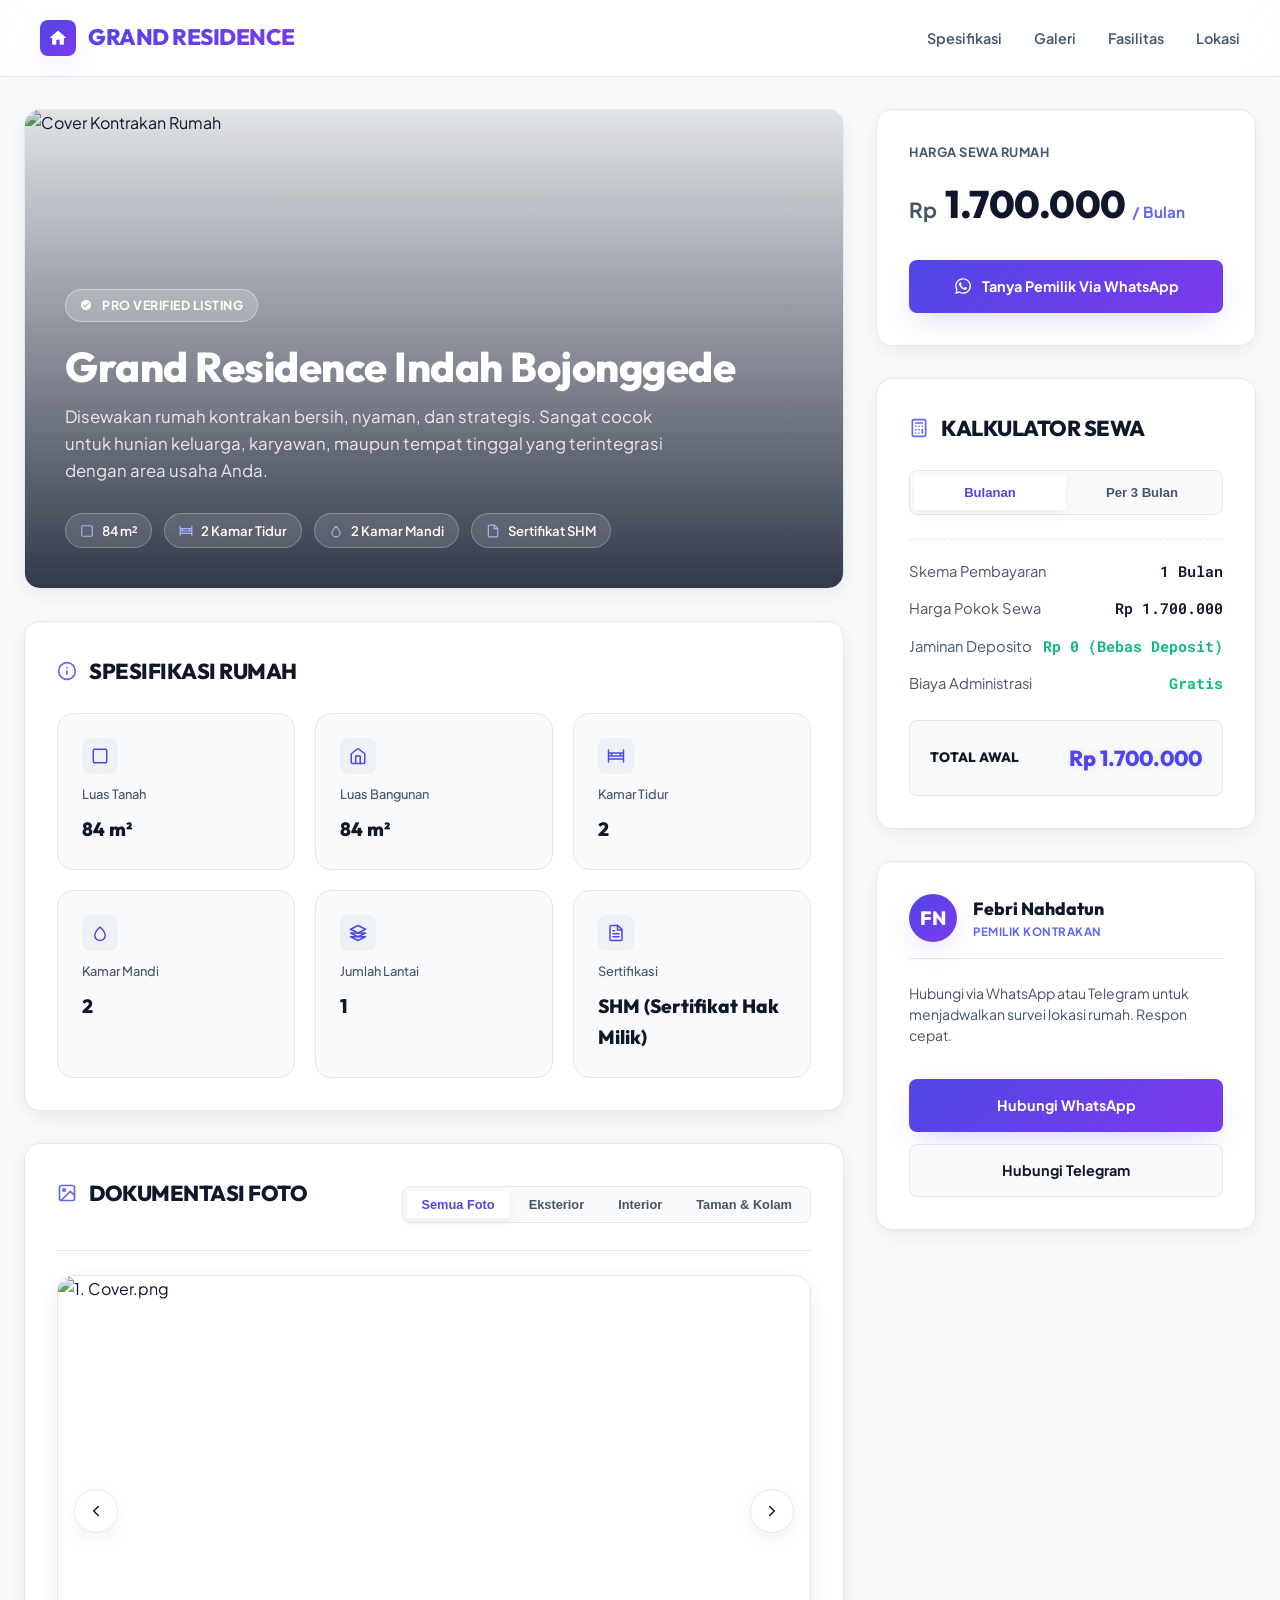
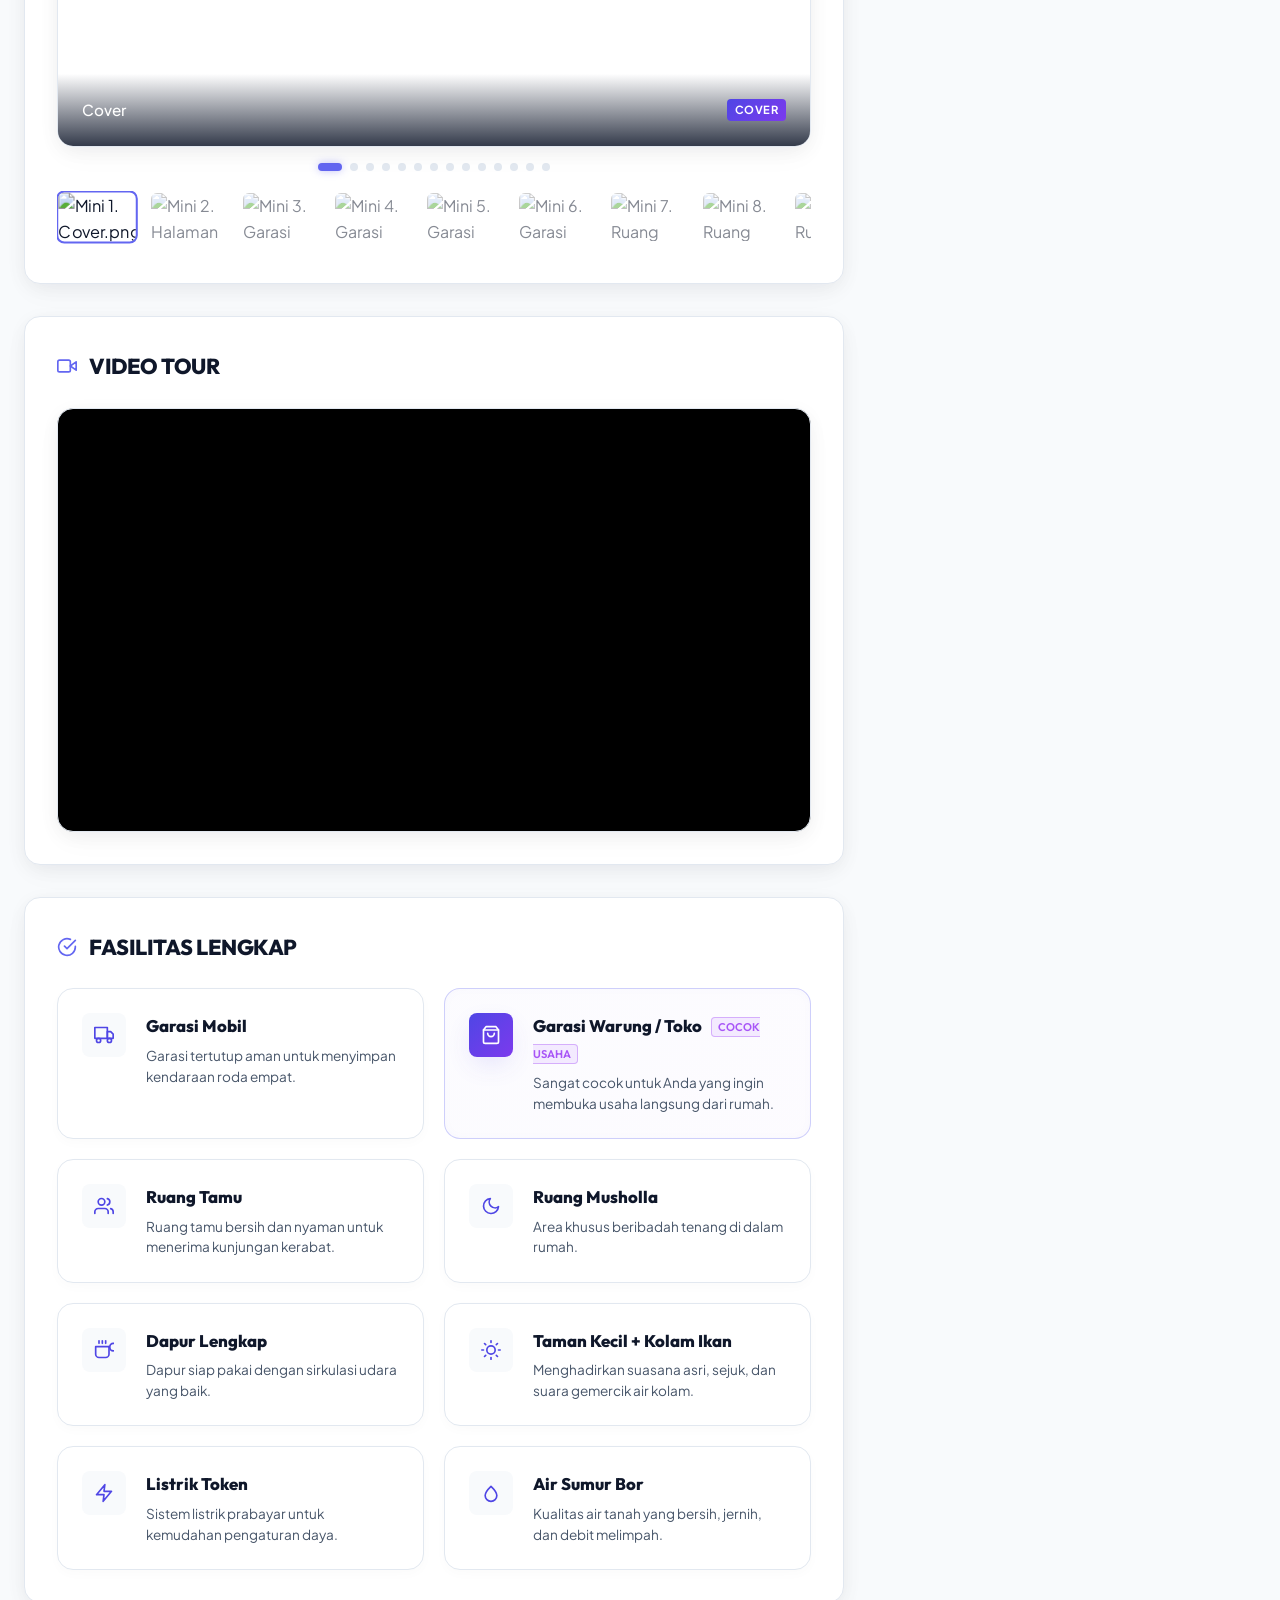
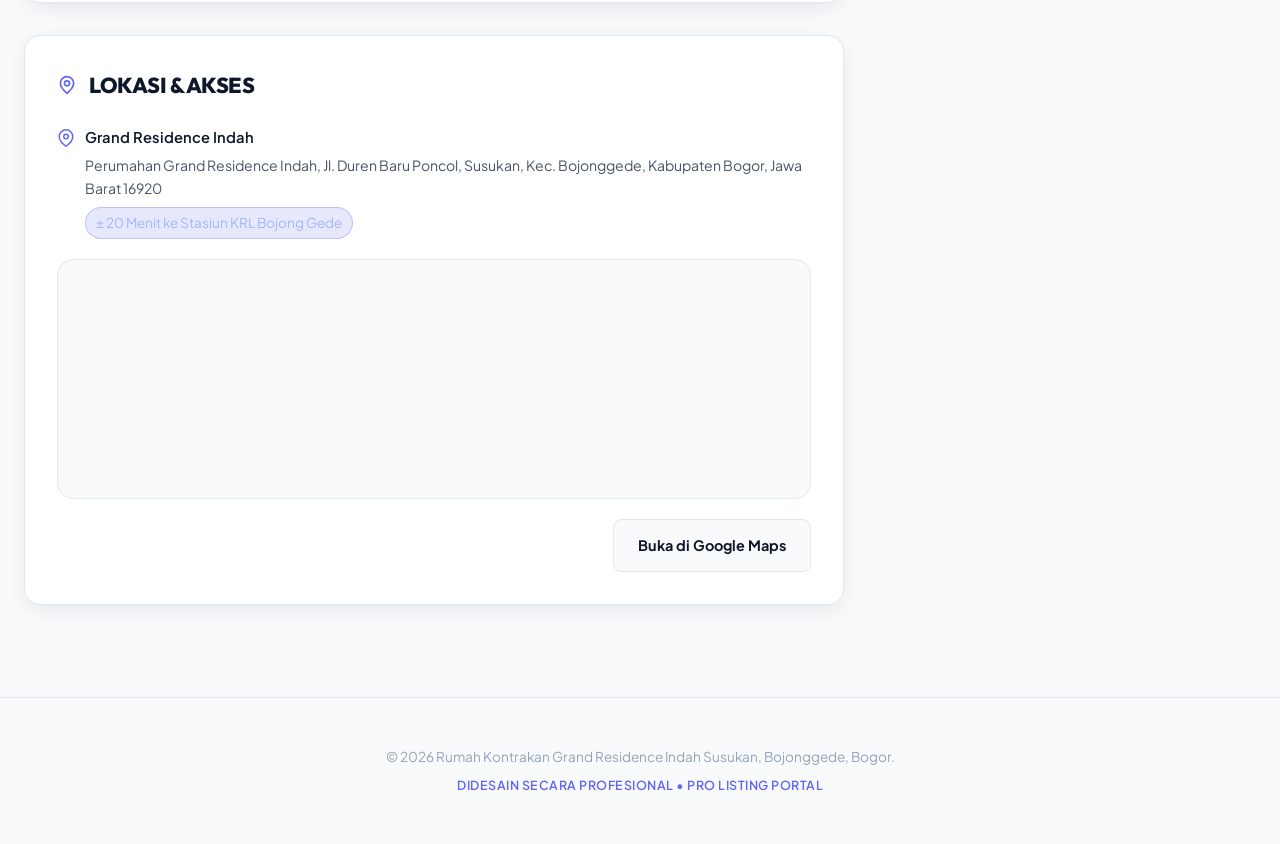
==== index.html @ 040b5e28 "Add files via upload" ====
<!DOCTYPE html>
<html lang="id">
<head>
  <meta charset="UTF-8">
  <meta name="viewport" content="width=device-width, initial-scale=1.0">
  <meta name="description" content="Disewakan rumah kontrakan bersih, nyaman, dan siap huni di Grand Residence Indah, Susukan, Bojonggede, Bogor. Cocok untuk tempat tinggal sekaligus membuka usaha.">
  <meta name="keywords" content="kontrakan bojonggede, sewa rumah bojonggede, kontrakan murah bogor, rumah disewakan susukan bojonggede, grand residence indah sewa, sewa rumah untuk usaha">
  <meta name="author" content="Febri Nahdatun">
  
  <!-- Open Graph / Facebook / WhatsApp -->
  <meta property="og:type" content="website">
  <meta property="og:title" content="Disewakan Rumah Kontrakan Strategis & Siap Huni - Bojonggede">
  <meta property="og:description" content="Rumah nyaman 2 Kamar Tidur, 2 Kamar Mandi, Garasi Mobil, dan Garasi Warung (cocok untuk usaha). Hubungi Pemilik langsung.">
  <meta property="og:image" content="https://drive.google.com/thumbnail?id=1K6FwKtIHxv-btnG5185cGGvU4VvMlYOx&sz=w1200">
  
  <title>Sewa Rumah Kontrakan Grand Residence Indah | Bojonggede, Bogor</title>
  
  <!-- Favicon -->
  <link rel="icon" type="image/png" href="https://www.gstatic.com/images/branding/productlogos/drive_2026/v1/web-32dp/logo_drive_2026_color_1x_web_32dp.png">
  
  <!-- Custom Styles -->
  <link rel="stylesheet" href="styles.css">
</head>
<body>

  <!-- Header Navigation -->
  <header class="nav-bar" id="header-nav">
    <div class="logo-container">
      <div class="logo-icon">
        <svg viewBox="0 0 24 24">
          <path d="M10 20v-6h4v6h5v-8h3L12 3 2 12h3v8z"/>
        </svg>
      </div>
      <span class="logo-text">Grand Residence</span>
    </div>
    <nav>
      <ul class="nav-links">
        <li class="nav-link"><a href="#spesifikasi" id="nav-link-spec">Spesifikasi</a></li>
        <li class="nav-link"><a href="#galeri" id="nav-link-gallery">Galeri</a></li>
        <li class="nav-link"><a href="#fasilitas" id="nav-link-facilities">Fasilitas</a></li>
        <li class="nav-link"><a href="#lokasi" id="nav-link-location">Lokasi</a></li>
      </ul>
    </nav>
  </header>

  <!-- Main Canvas Content -->
  <main class="canvas-container" id="main-content">
    
    <!-- Left Main Canvas Workspace -->
    <div class="canvas-main">
      
      <!-- Hero Highlight Widget -->
      <section class="hero-widget" id="hero-showcase">
        <div class="hero-bg-wrapper">
          <img class="hero-bg" src="" alt="Cover Kontrakan Rumah" id="hero-cover-img">
        </div>
        <div class="hero-overlay"></div>
        <div class="hero-content">
          <span class="hero-tag">
            <svg viewBox="0 0 24 24" style="width: 12px; height: 12px; fill: currentColor; margin-right: 4px;">
              <path d="M12 2C6.48 2 2 6.48 2 12s4.48 10 10 10 10-4.48 10-10S17.52 2 12 2zm-2 15l-5-5 1.41-1.41L10 14.17l7.59-7.59L19 8l-9 9z"/>
            </svg>
            PRO VERIFIED LISTING
          </span>
          <h1 class="hero-title">Grand Residence Indah Bojonggede</h1>
          <p class="hero-description">Disewakan rumah kontrakan bersih, nyaman, dan strategis. Sangat cocok untuk hunian keluarga, karyawan, maupun tempat tinggal yang terintegrasi dengan area usaha Anda.</p>
          <div class="hero-pills">
            <div class="hero-pill">
              <svg viewBox="0 0 24 24" fill="none" stroke="currentColor" stroke-width="2" stroke-linecap="round" stroke-linejoin="round" width="14" height="14"><rect x="3" y="3" width="18" height="18" rx="2" ry="2"></rect></svg>
              <span>84 m²</span>
            </div>
            <div class="hero-pill">
              <svg viewBox="0 0 24 24" fill="none" stroke="currentColor" stroke-width="2" stroke-linecap="round" stroke-linejoin="round" width="14" height="14"><path d="M2 4v16M2 8h20M2 12h20M2 16h20M22 4v16M18 8v4M6 8v4"></path></svg>
              <span>2 Kamar Tidur</span>
            </div>
            <div class="hero-pill">
              <svg viewBox="0 0 24 24" fill="none" stroke="currentColor" stroke-width="2" stroke-linecap="round" stroke-linejoin="round" width="14" height="14"><path d="M12 22a7 7 0 0 0 7-7c0-4.3-7-11-7-11S5 10.7 5 15a7 7 0 0 0 7 7z"></path></svg>
              <span>2 Kamar Mandi</span>
            </div>
            <div class="hero-pill">
              <svg viewBox="0 0 24 24" fill="none" stroke="currentColor" stroke-width="2" stroke-linecap="round" stroke-linejoin="round" width="14" height="14"><path d="M14.5 2H6a2 2 0 0 0-2 2v16a2 2 0 0 0 2 2h12a2 2 0 0 0 2-2V7.5L14.5 2z"></path><polyline points="14 2 14 8 20 8"></polyline></svg>
              <span>Sertifikat SHM</span>
            </div>
          </div>
        </div>
      </section>

      <!-- Specifications Grid Widget -->
      <section class="spec-widget premium-panel" id="spesifikasi">
        <h2 class="widget-title">
          <svg viewBox="0 0 24 24" fill="none" stroke="currentColor" stroke-width="2" stroke-linecap="round" stroke-linejoin="round"><circle cx="12" cy="12" r="10"></circle><line x1="12" y1="16" x2="12" y2="12"></line><line x1="12" y1="8" x2="12.01" y2="8"></line></svg>
          Spesifikasi Rumah
        </h2>
        <div class="spec-grid" id="spec-grid-container">
          <!-- Populated by JavaScript -->
        </div>
      </section>

      <!-- Media Shower Widget (Gallery Carousel) -->
      <section class="gallery-widget premium-panel" id="galeri">
        <div class="gallery-header">
          <h2 class="widget-title">
            <svg viewBox="0 0 24 24" fill="none" stroke="currentColor" stroke-width="2" stroke-linecap="round" stroke-linejoin="round"><rect x="3" y="3" width="18" height="18" rx="2" ry="2"></rect><circle cx="8.5" cy="8.5" r="1.5"></circle><polyline points="21 15 16 10 5 21"></polyline></svg>
            Dokumentasi Foto
          </h2>
          <!-- Filter Tags -->
          <div class="tag-filters" id="tag-filters">
            <button class="tag-btn active" data-filter="all" id="btn-filter-all">Semua Foto</button>
            <button class="tag-btn" data-filter="exterior" id="btn-filter-ext">Eksterior</button>
            <button class="tag-btn" data-filter="interior" id="btn-filter-int">Interior</button>
            <button class="tag-btn" data-filter="garden" id="btn-filter-garden">Taman & Kolam</button>
          </div>
        </div>

        <!-- Carousel -->
        <div class="carousel-wrapper">
          <div class="carousel-track-container">
            <ul class="carousel-track" id="carousel-track">
              <!-- Populated by JavaScript -->
            </ul>
          </div>
          <!-- Controls -->
          <button class="carousel-control carousel-control-prev" id="carousel-btn-prev" aria-label="Foto Sebelumnya">
            <svg viewBox="0 0 24 24" fill="none" stroke="currentColor" stroke-width="2" stroke-linecap="round" stroke-linejoin="round"><polyline points="15 18 9 12 15 6"></polyline></svg>
          </button>
          <button class="carousel-control carousel-control-next" id="carousel-btn-next" aria-label="Foto Selanjutnya">
            <svg viewBox="0 0 24 24" fill="none" stroke="currentColor" stroke-width="2" stroke-linecap="round" stroke-linejoin="round"><polyline points="9 18 15 12 9 6"></polyline></svg>
          </button>
        </div>

        <!-- Navigation Dots -->
        <div class="carousel-nav" id="carousel-nav">
          <!-- Populated by JavaScript -->
        </div>

        <!-- Thumbnail strip -->
        <div class="thumbnail-strip" id="thumbnail-strip">
          <!-- Populated by JavaScript -->
        </div>
      </section>

      <!-- Video Tour Widget -->
      <section class="video-widget premium-panel" id="video-tour">
        <h2 class="widget-title">
          <svg viewBox="0 0 24 24" fill="none" stroke="currentColor" stroke-width="2" stroke-linecap="round" stroke-linejoin="round"><polygon points="23 7 16 12 23 17 23 7"></polygon><rect x="1" y="5" width="15" height="14" rx="2" ry="2"></rect></svg>
          Video Tour
        </h2>
        <div class="video-player-container" id="video-tour-container">
          <!-- Populated by JavaScript -->
        </div>
      </section>

      <!-- Facilities Grid Widget -->
      <section class="facilities-widget premium-panel" id="fasilitas">
        <h2 class="widget-title">
          <svg viewBox="0 0 24 24" fill="none" stroke="currentColor" stroke-width="2" stroke-linecap="round" stroke-linejoin="round"><path d="M22 11.08V12a10 10 0 1 1-5.93-9.14"></path><polyline points="22 4 12 14.01 9 11.01"></polyline></svg>
          Fasilitas Lengkap
        </h2>
        <div class="facilities-grid" id="facilities-grid-container">
          <!-- Populated by JavaScript -->
        </div>
      </section>

      <!-- Location Widget -->
      <section class="location-widget premium-panel" id="lokasi">
        <h2 class="widget-title">
          <svg viewBox="0 0 24 24" fill="none" stroke="currentColor" stroke-width="2" stroke-linecap="round" stroke-linejoin="round"><path d="M12 2a8 8 0 0 0-8 8c0 5.25 8 12 8 12s8-6.75 8-12a8 8 0 0 0-8-8z"></path><circle cx="12" cy="10" r="3"></circle></svg>
          Lokasi & Akses
        </h2>
        <div class="loc-address" id="address-details">
          <!-- Populated by JavaScript -->
        </div>
        <div class="loc-map-container" id="map-widget">
          <!-- Google Maps Embed directly targeting Bojonggede area (using clean coordinates query) -->
          <iframe 
            src="https://www.google.com/maps/embed?pb=!1m18!1m12!1m3!1d3964.1232820358893!2d106.77977461413988!3d-6.506720515477943!2m3!1f0!2f0!3f0!3m2!1i1024!2i768!4f13.1!3m3!1m2!1s0x2e69c3a3bb02db73%3A0xe54d2417757989eb!2sGrand%20Residence%20Indah%2C%20Susukan%2C%20Bojonggede!5e0!3m2!1sid!2sid!4v1654228945672!5m2!1sid!2sid" 
            allowfullscreen="" 
            loading="lazy" 
            referrerpolicy="no-referrer-when-downgrade">
          </iframe>
        </div>
        <div style="margin-top: 20px; text-align: right;">
          <a href="https://maps.app.goo.gl/AcypG6Pd6CwEHtNJA" target="_blank" class="btn-cta btn-telegram" style="display: inline-flex; width: auto;" id="btn-open-gmaps">
            Buka di Google Maps
          </a>
        </div>
      </section>

    </div>

    <!-- Right Sidebar Space -->
    <aside class="canvas-sidebar">
      
      <!-- Price Display Card -->
      <div class="price-widget" id="price-card">
        <span class="sidebar-price-label">Harga Sewa Rumah</span>
        <div class="sidebar-price-display">
          <span style="font-size: 1.3rem; font-weight: 700; color: var(--text-secondary); margin-right: 2px;">Rp</span>
          <span class="price-val" id="sidebar-price-val">1.700.000</span>
          <span class="price-period" id="sidebar-price-period">/ Bulan</span>
        </div>
        <div class="contact-buttons">
          <a class="btn-cta btn-whatsapp wa-contact-btn" id="btn-wa-sidebar" target="_blank">
            <svg viewBox="0 0 448 512">
              <path d="M380.9 97.1C339 55.1 283.2 32 223.9 32c-122.4 0-222 99.6-222 222 0 39.1 10.2 77.3 29.6 111L3 480l117.7-30.9c32.4 17.7 68.9 27 106.1 27h.1c122.3 0 224.1-99.6 224.1-222 0-59.3-25.2-115-67.1-157zm-157 341.6c-33.2 0-65.7-8.9-94-25.7l-6.7-4-69.8 18.3L72 359.2l-4.4-7c-18.5-29.4-28.2-63.3-28.2-98.2 0-101.7 82.8-184.5 184.6-184.5 49.3 0 95.6 19.2 130.4 54.1 34.8 34.9 56.2 81.2 56.1 130.5 0 101.8-84.9 184.6-186.6 184.6zm101.2-138.2c-5.5-2.8-32.8-16.2-37.9-18-5.1-1.9-8.8-2.8-12.5 2.8-3.7 5.6-14.3 18-17.6 21.8-3.2 3.7-6.5 4.2-12 1.4-32.6-16.3-54-29.1-75.5-66-5.7-9.8 5.7-9.1 16.3-30.3 1.8-3.7.9-6.9-.5-9.7-1.4-2.8-12.5-30.1-17.1-41.2-4.5-10.8-9.1-9.3-12.5-9.5-3.2-.2-6.9-.2-10.6-.2-3.7 0-9.7 1.4-14.8 6.9-5.1 5.6-19.4 19-19.4 46.3 0 27.3 19.9 53.7 22.6 57.4 2.8 3.7 39.1 59.7 94.8 83.8 35.2 15.2 49 16.5 66.6 13.9 10.7-1.6 32.8-13.4 37.4-26.4 4.6-13 4.6-24.1 3.2-26.4-1.3-2.5-5-3.9-10.5-6.6z"/>
            </svg>
            Tanya Pemilik Via WhatsApp
          </a>
        </div>
      </div>

      <!-- Price Calculator Widget -->
      <div class="calc-widget premium-panel" id="calculator">
        <h2 class="widget-title">
          <svg viewBox="0 0 24 24" fill="none" stroke="currentColor" stroke-width="2" stroke-linecap="round" stroke-linejoin="round"><rect x="4" y="2" width="16" height="20" rx="2" ry="2"></rect><line x1="8" y1="6" x2="16" y2="6"></line><line x1="16" y1="14" x2="16" y2="18"></line><path d="M16 10h.01"></path><path d="M12 10h.01"></path><path d="M8 10h.01"></path><path d="M12 14h.01"></path><path d="M8 14h.01"></path><path d="M12 18h.01"></path><path d="M8 18h.01"></path></svg>
          Kalkulator Sewa
        </h2>
        
        <!-- Toggle -->
        <div class="calc-toggle-container">
          <button class="calc-btn active" id="calc-monthly-btn" data-period="monthly">Bulanan</button>
          <button class="calc-btn" id="calc-quarterly-btn" data-period="quarterly">Per 3 Bulan</button>
        </div>

        <!-- Breakdown Details -->
        <div class="calc-details">
          <div class="calc-row">
            <span class="calc-label">Skema Pembayaran</span>
            <span class="calc-val" id="calc-label-durasi">1 Bulan</span>
          </div>
          <div class="calc-row">
            <span class="calc-label">Harga Pokok Sewa</span>
            <span class="calc-val" id="calc-val-sewa">Rp 1.700.000</span>
          </div>
          <div class="calc-row">
            <span class="calc-label">Jaminan Deposito</span>
            <span class="calc-val" style="color: var(--emerald); font-weight: 700;">Rp 0 (Bebas Deposit)</span>
          </div>
          <div class="calc-row">
            <span class="calc-label">Biaya Administrasi</span>
            <span class="calc-val" style="color: var(--emerald); font-weight: 700;">Gratis</span>
          </div>
        </div>

        <div class="calc-total-box">
          <span class="calc-total-label">Total Awal</span>
          <span class="calc-total-price" id="calc-total-val">Rp 1.700.000</span>
        </div>
      </div>

      <!-- Owner Info Profile Widget -->
      <div class="owner-widget premium-panel" id="owner-card">
        <div class="owner-profile">
          <div class="owner-avatar">FN</div>
          <div class="owner-details">
            <span class="owner-name">Febri Nahdatun</span>
            <span class="owner-title">Pemilik Kontrakan</span>
          </div>
        </div>
        <p style="font-size: 0.88rem; color: var(--text-secondary); line-height: 1.5; margin-bottom: 8px;">Hubungi via WhatsApp atau Telegram untuk menjadwalkan survei lokasi rumah. Respon cepat.</p>
        <div class="contact-buttons">
          <a class="btn-cta btn-whatsapp wa-contact-btn" id="btn-wa-owner" target="_blank">
            Hubungi WhatsApp
          </a>
          <a class="btn-cta btn-telegram tg-contact-btn" id="btn-tg-owner" target="_blank">
            Hubungi Telegram
          </a>
        </div>
      </div>

    </aside>

  </main>

  <!-- Image Lightbox Modal Zoom -->
  <div class="lightbox-modal" id="lightbox-modal">
    <button class="lightbox-close" id="lightbox-close" aria-label="Tutup Galeri">&times;</button>
    
    <button class="lightbox-btn lightbox-btn-prev" id="lightbox-btn-prev" aria-label="Sebelumnya">
      <svg viewBox="0 0 24 24" fill="none" stroke="currentColor" stroke-width="2" stroke-linecap="round" stroke-linejoin="round"><polyline points="15 18 9 12 15 6"></polyline></svg>
    </button>
    
    <div class="lightbox-content">
      <img src="" alt="Lightbox Zoom" class="lightbox-img" id="lightbox-img">
      <div class="lightbox-caption" id="lightbox-caption">Judul Foto</div>
    </div>
    
    <button class="lightbox-btn lightbox-btn-next" id="lightbox-btn-next" aria-label="Berikutnya">
      <svg viewBox="0 0 24 24" fill="none" stroke="currentColor" stroke-width="2" stroke-linecap="round" stroke-linejoin="round"><polyline points="9 18 15 12 9 6"></polyline></svg>
    </button>
  </div>

  <!-- Footer -->
  <footer style="text-align: center; padding: 48px 24px; color: var(--text-muted); font-size: 0.85rem; border-top: 1px solid var(--border-color); margin-top: 60px;">
    <p>&copy; 2026 Rumah Kontrakan Grand Residence Indah Susukan, Bojonggede, Bogor.</p>
    <p style="margin-top: 8px; color: #6366F1; font-weight: 600; font-size: 0.78rem; text-transform: uppercase; letter-spacing: 0.5px;">Didesain Secara Profesional &bull; Pro Listing Portal</p>
  </footer>

  <!-- Scripts -->
  <script src="config.js"></script>
  <script src="app.js"></script>
</body>
</html>
---- styles.css ----
/* ==========================================================================
   PRO PREMIUM WEB DESIGN SYSTEM (Slate-White & Gradient Accents)
   ========================================================================== */

@import url('https://fonts.googleapis.com/css2?family=Plus+Jakarta+Sans:wght@300;400;500;600;700;800&family=Outfit:wght@300;400;500;600;700;800&family=Roboto+Mono:ital,wght@0,400;0,500;0,600;0,700;1,400&display=swap');

:root {
  /* Color Palette (Clean Slate, Pure White & Royal Violet) */
  --bg-primary: #F8FAFC;      /* Clean Slate Grey-White */
  --bg-secondary: #F1F5F9;    /* Light Slate Accent */
  --bg-card: #FFFFFF;         /* Pure White */
  
  --border-color: #E2E8F0;    /* Soft Slate Border */
  --border-focus: #CBD5E1;
  
  /* Primary & Accent Gradients */
  --primary-gradient: linear-gradient(135deg, #4F46E5 0%, #7C3AED 100%);  /* Indigo to Royal Purple */
  --accent-gradient: linear-gradient(135deg, #10B981 0%, #059669 100%);   /* Emerald Green */
  --emerald: #10B981;
  
  /* Drop Shadows & Glows */
  --card-shadow: 0 4px 20px -2px rgba(15, 23, 42, 0.06), 0 10px 30px -4px rgba(15, 23, 42, 0.04);
  --hover-shadow: 0 20px 40px -15px rgba(79, 70, 229, 0.15), 0 0 0 1px rgba(79, 70, 229, 0.1);
  --glow-shadow: 0 10px 30px -10px rgba(79, 70, 229, 0.3);
  
  /* Typography */
  --font-title: 'Outfit', sans-serif;
  --font-body: 'Plus Jakarta Sans', sans-serif;
  --font-mono: 'Roboto Mono', monospace;
  
  /* Text Colors */
  --text-primary: #0F172A;     /* Dark Slate Text */
  --text-secondary: #475569;   /* Muted Slate Text */
  --text-muted: #94A3B8;       /* Muted Grey Text */
  
  /* Borders Radius */
  --radius-sm: 8px;
  --radius-md: 16px;
  --radius-lg: 24px;
  --radius-xl: 32px;
  
  --transition-smooth: all 0.4s cubic-bezier(0.16, 1, 0.3, 1);
  --transition-fast: all 0.2s ease;
}

/* Global Reset & Base Styling */
*, *::before, *::after {
  box-sizing: border-box;
  margin: 0;
  padding: 0;
}

html {
  scroll-behavior: smooth;
  font-size: 16px;
  background-color: var(--bg-primary);
  color: var(--text-primary);
  font-family: var(--font-body);
}

body {
  min-height: 100vh;
  background: var(--bg-primary);
  overflow-x: hidden;
  line-height: 1.6;
}

/* Custom Scrollbar */
::-webkit-scrollbar {
  width: 8px;
  height: 8px;
}
::-webkit-scrollbar-track {
  background: var(--bg-secondary);
}
::-webkit-scrollbar-thumb {
  background: var(--text-muted);
  border-radius: var(--radius-sm);
}
::-webkit-scrollbar-thumb:hover {
  background: #64748B;
}

/* ==========================================================================
   LAYOUT STRUCTURE (Centered & Auto-Fitting Grid)
   ========================================================================== */

.canvas-container {
  display: grid;
  grid-template-columns: 1fr 380px;
  gap: 32px;
  max-width: 1280px;
  width: 100%;
  margin: 0 auto;
  padding: 32px 24px;
  position: relative;
}

/* CRITICAL FIX: min-width: 0 prevents flex child elements (like carousels) 
   from forcing columns to expand beyond screen sizes. */
.canvas-main {
  min-width: 0;
  display: flex;
  flex-direction: column;
  gap: 32px;
}

.canvas-sidebar {
  position: sticky;
  top: 104px;
  height: fit-content;
  display: flex;
  flex-direction: column;
  gap: 32px;
}

/* Premium Card Panels */
.premium-panel {
  background: var(--bg-card);
  border: 1px solid var(--border-color);
  border-radius: var(--radius-md);
  padding: 32px;
  box-shadow: var(--card-shadow);
  transition: var(--transition-smooth);
}

.premium-panel:hover {
  border-color: rgba(79, 70, 229, 0.15);
  box-shadow: 0 20px 40px -15px rgba(15, 23, 42, 0.08);
}

/* ==========================================================================
   NAVIGATION BAR (Glassmorphic Top Ribbon)
   ========================================================================== */

.nav-bar {
  display: flex;
  justify-content: space-between;
  align-items: center;
  padding: 20px 40px;
  background: rgba(255, 255, 255, 0.85);
  backdrop-filter: blur(20px);
  -webkit-backdrop-filter: blur(20px);
  border-bottom: 1px solid var(--border-color);
  position: sticky;
  top: 0;
  z-index: 100;
  box-shadow: 0 4px 30px rgba(0, 0, 0, 0.02);
}

.logo-container {
  display: flex;
  align-items: center;
  gap: 12px;
}

.logo-icon {
  width: 36px;
  height: 36px;
  background: var(--primary-gradient);
  border-radius: var(--radius-sm);
  display: flex;
  align-items: center;
  justify-content: center;
  box-shadow: var(--glow-shadow);
}

.logo-icon svg {
  width: 20px;
  height: 20px;
  fill: #FFFFFF;
}

.logo-text {
  font-family: var(--font-title);
  font-weight: 800;
  font-size: 1.4rem;
  letter-spacing: -0.5px;
  background: var(--primary-gradient);
  -webkit-background-clip: text;
  -webkit-text-fill-color: transparent;
  text-transform: uppercase;
}

.nav-links {
  display: flex;
  gap: 32px;
  list-style: none;
}

.nav-link a {
  color: var(--text-secondary);
  text-decoration: none;
  font-size: 0.9rem;
  font-weight: 600;
  transition: var(--transition-fast);
}

.nav-link a:hover {
  color: #4F46E5;
}

/* ==========================================================================
   HERO / FEATURE SHOWCASE WIDGET
   ========================================================================== */

.hero-widget {
  position: relative;
  overflow: hidden;
  height: 480px;
  display: flex;
  align-items: flex-end;
  padding: 0;
  border-radius: var(--radius-md);
  box-shadow: var(--card-shadow);
  border: 1px solid var(--border-color);
}

.hero-bg-wrapper {
  position: absolute;
  top: 0;
  left: 0;
  width: 100%;
  height: 100%;
  z-index: 1;
}

.hero-bg {
  width: 100%;
  height: 100%;
  object-fit: cover;
  transition: transform 8s cubic-bezier(0.16, 1, 0.3, 1);
}

.hero-widget:hover .hero-bg {
  transform: scale(1.04);
}

.hero-overlay {
  position: absolute;
  top: 0;
  left: 0;
  width: 100%;
  height: 100%;
  background: linear-gradient(180deg, rgba(15, 23, 42, 0.1) 0%, rgba(15, 23, 42, 0.85) 100%);
  z-index: 2;
}

.hero-content {
  position: relative;
  z-index: 3;
  width: 100%;
  padding: 40px;
}

.hero-tag {
  display: inline-flex;
  align-items: center;
  gap: 6px;
  padding: 6px 14px;
  background: rgba(255, 255, 255, 0.2);
  border: 1.5px solid rgba(255, 255, 255, 0.4);
  border-radius: 100px;
  color: #FFFFFF;
  font-size: 0.78rem;
  font-weight: 700;
  letter-spacing: 0.5px;
  text-transform: uppercase;
  margin-bottom: 20px;
  backdrop-filter: blur(8px);
}

.hero-tag svg {
  width: 12px;
  height: 12px;
  fill: #FFFFFF;
}

.hero-title {
  font-family: var(--font-title);
  font-size: 2.6rem;
  font-weight: 800;
  line-height: 1.2;
  margin-bottom: 12px;
  color: #FFFFFF;
  letter-spacing: -0.5px;
}

.hero-description {
  color: rgba(255, 255, 255, 0.85);
  font-size: 1.05rem;
  max-width: 600px;
  margin-bottom: 28px;
}

.hero-pills {
  display: flex;
  gap: 12px;
  flex-wrap: wrap;
}

.hero-pill {
  display: flex;
  align-items: center;
  gap: 8px;
  background: rgba(255, 255, 255, 0.12);
  border: 1px solid rgba(255, 255, 255, 0.25);
  padding: 6px 14px;
  border-radius: 100px;
  font-size: 0.82rem;
  color: #FFFFFF;
  font-weight: 600;
  backdrop-filter: blur(8px);
}

.hero-pill svg {
  width: 14px;
  height: 14px;
  color: #A5B4FC;
}

/* ==========================================================================
   SPECIFICATIONS WIDGET (Premium Grid Tiles)
   ========================================================================== */

.widget-title {
  font-family: var(--font-title);
  font-size: 1.35rem;
  font-weight: 800;
  margin-bottom: 24px;
  color: var(--text-primary);
  display: flex;
  align-items: center;
  gap: 12px;
  text-transform: uppercase;
  letter-spacing: -0.5px;
}

.widget-title svg {
  width: 20px;
  height: 20px;
  color: #6366F1;
}

.spec-grid {
  display: grid;
  grid-template-columns: repeat(3, 1fr);
  gap: 20px;
}

.spec-tile {
  background: var(--bg-primary);
  border: 1px solid var(--border-color);
  border-radius: var(--radius-md);
  padding: 24px;
  display: flex;
  flex-direction: column;
  gap: 10px;
  transition: var(--transition-smooth);
}

.spec-tile:hover {
  border-color: #CBD5E1;
  background: var(--bg-card);
  transform: translateY(-2px);
  box-shadow: 0 8px 24px rgba(15, 23, 42, 0.04);
}

.spec-tile-icon {
  width: 36px;
  height: 36px;
  background: #EEF2F6;
  border-radius: 8px;
  display: flex;
  align-items: center;
  justify-content: center;
  color: #4F46E5;
}

.spec-tile-icon svg {
  width: 18px;
  height: 18px;
}

.spec-tile-label {
  font-size: 0.8rem;
  color: var(--text-secondary);
  font-weight: 500;
}

.spec-tile-value {
  font-family: var(--font-title);
  font-size: 1.2rem;
  font-weight: 800;
  color: var(--text-primary);
}

/* ==========================================================================
   MEDIA CAROUSEL WIDGET (Aesthetic Filters & Smooth Transitions)
   ========================================================================== */

.gallery-header {
  display: flex;
  justify-content: space-between;
  align-items: center;
  margin-bottom: 24px;
  flex-wrap: wrap;
  gap: 16px;
  border-bottom: 1px solid var(--border-color);
  padding-bottom: 16px;
}

/* Modern Tag Filters */
.tag-filters {
  display: flex;
  gap: 6px;
  background: var(--bg-primary);
  padding: 4px;
  border-radius: var(--radius-sm);
  border: 1px solid var(--border-color);
}

.tag-btn {
  background: transparent;
  border: none;
  color: var(--text-secondary);
  padding: 6px 14px;
  border-radius: var(--radius-xs);
  font-size: 0.8rem;
  font-weight: 700;
  cursor: pointer;
  transition: var(--transition-fast);
}

.tag-btn:hover {
  color: var(--text-primary);
}

.tag-btn.active {
  background: var(--bg-card);
  color: #4F46E5;
  box-shadow: 0 4px 12px rgba(15, 23, 42, 0.05);
}

/* Carousel Container */
.carousel-wrapper {
  position: relative;
  overflow: hidden;
  border-radius: var(--radius-md);
  border: 1px solid var(--border-color);
  box-shadow: var(--card-shadow);
}

.carousel-track-container {
  overflow: hidden;
  width: 100%;
}

.carousel-track {
  display: flex;
  list-style: none;
  /* GPU-Accelerated Smooth Transition */
  transition: transform 0.6s cubic-bezier(0.16, 1, 0.3, 1);
  will-change: transform;
}

.carousel-slide {
  flex: 0 0 100%;
  width: 100%;
  aspect-ratio: 16/10;
  position: relative;
  overflow: hidden;
  cursor: zoom-in;
}

.carousel-img {
  width: 100%;
  height: 100%;
  object-fit: cover;
  transition: transform 0.6s cubic-bezier(0.16, 1, 0.3, 1);
}

.carousel-slide:hover .carousel-img {
  transform: scale(1.03);
}

.carousel-slide-caption {
  position: absolute;
  bottom: 0;
  left: 0;
  width: 100%;
  padding: 24px;
  background: linear-gradient(0deg, rgba(15, 23, 42, 0.85) 0%, transparent 100%);
  color: #FFFFFF;
  font-size: 0.95rem;
  font-weight: 500;
  display: flex;
  justify-content: space-between;
  align-items: center;
}

.slide-tag {
  background: var(--primary-gradient);
  color: #FFFFFF;
  padding: 2px 8px;
  border-radius: 4px;
  font-size: 0.7rem;
  text-transform: uppercase;
  font-weight: 700;
  letter-spacing: 0.5px;
}

/* Navigation controls */
.carousel-control {
  position: absolute;
  top: 50%;
  transform: translateY(-50%);
  width: 44px;
  height: 44px;
  border-radius: 50%;
  background: rgba(255, 255, 255, 0.9);
  border: 1px solid var(--border-color);
  backdrop-filter: blur(8px);
  color: var(--text-primary);
  display: flex;
  align-items: center;
  justify-content: center;
  cursor: pointer;
  z-index: 5;
  transition: var(--transition-fast);
  box-shadow: var(--card-shadow);
}

.carousel-control:hover {
  background: var(--primary-gradient);
  border-color: transparent;
  color: #FFFFFF;
  box-shadow: var(--glow-shadow);
  transform: translateY(-50%) scale(1.08);
}

.carousel-control-prev {
  left: 16px;
}

.carousel-control-next {
  right: 16px;
}

.carousel-control svg {
  width: 18px;
  height: 18px;
}

/* Navigation Dots */
.carousel-nav {
  display: flex;
  justify-content: center;
  gap: 8px;
  margin-top: 16px;
}

.carousel-dot {
  width: 8px;
  height: 8px;
  border-radius: 50%;
  background: var(--border-color);
  border: none;
  cursor: pointer;
  transition: var(--transition-fast);
}

.carousel-dot.active {
  width: 24px;
  border-radius: 4px;
  background: #6366F1;
  box-shadow: 0 0 8px rgba(99, 102, 241, 0.4);
}

/* Thumbnail Strip */
.thumbnail-strip {
  display: flex;
  gap: 12px;
  margin-top: 20px;
  overflow-x: auto;
  padding-bottom: 8px;
}

.thumbnail-item {
  width: 80px;
  height: 52px;
  border-radius: var(--radius-sm);
  overflow: hidden;
  cursor: pointer;
  flex-shrink: 0;
  border: 2px solid transparent;
  opacity: 0.5;
  transition: var(--transition-fast);
}

.thumbnail-item:hover {
  opacity: 0.8;
}

.thumbnail-item.active {
  border-color: #6366F1;
  opacity: 1;
  transform: scale(1.02);
}

.thumbnail-item img {
  width: 100%;
  height: 100%;
  object-fit: cover;
}

/* ==========================================================================
   VIDEO TOUR WIDGET
   ========================================================================== */

.video-player-container {
  width: 100%;
  aspect-ratio: 16/9;
  border-radius: var(--radius-md);
  overflow: hidden;
  background: #000;
  border: 1px solid var(--border-color);
  box-shadow: var(--card-shadow);
}

.video-player-container iframe {
  width: 100%;
  height: 100%;
  border: none;
}

/* ==========================================================================
   FACILITIES WIDGET (Modern Showcase Cards)
   ========================================================================== */

.facilities-grid {
  display: grid;
  grid-template-columns: repeat(2, 1fr);
  gap: 20px;
}

.facility-card {
  background: var(--bg-card);
  border: 1px solid var(--border-color);
  border-radius: var(--radius-md);
  padding: 24px;
  display: flex;
  gap: 20px;
  transition: var(--transition-smooth);
  box-shadow: 0 4px 12px rgba(15, 23, 42, 0.02);
}

.facility-card:hover {
  border-color: rgba(99, 102, 241, 0.2);
  transform: translateY(-2px);
  box-shadow: var(--card-shadow);
}

/* Special high-end highlighting for Business/Warung garage */
.facility-card.highlight-facility {
  border: 1px solid rgba(99, 102, 241, 0.3);
  background: linear-gradient(135deg, rgba(79, 70, 229, 0.02) 0%, rgba(124, 58, 237, 0.02) 100%);
  box-shadow: inset 0 0 12px rgba(79, 70, 229, 0.02);
}

.facility-card.highlight-facility:hover {
  border-color: rgba(99, 102, 241, 0.6);
  box-shadow: 0 12px 24px rgba(79, 70, 229, 0.1);
}

.facility-icon {
  width: 44px;
  height: 44px;
  border-radius: var(--radius-sm);
  background: var(--bg-primary);
  display: flex;
  align-items: center;
  justify-content: center;
  flex-shrink: 0;
  color: #4F46E5;
}

.facility-card.highlight-facility .facility-icon {
  background: var(--primary-gradient);
  color: #FFFFFF;
  box-shadow: var(--glow-shadow);
}

.facility-icon svg {
  width: 20px;
  height: 20px;
}

.facility-info {
  display: flex;
  flex-direction: column;
  gap: 6px;
}

.facility-name {
  font-family: var(--font-title);
  font-weight: 800;
  font-size: 1.05rem;
  color: var(--text-primary);
}

.facility-desc {
  font-size: 0.85rem;
  color: var(--text-secondary);
  line-height: 1.5;
}

/* ==========================================================================
   RENT CALCULATOR & PRICE SIDEBAR WIDGETS
   ========================================================================== */

.price-widget {
  padding: 32px;
  background: var(--bg-card);
  border: 1px solid var(--border-color);
  border-radius: var(--radius-md);
  box-shadow: var(--card-shadow);
}

.price-widget:hover {
  box-shadow: 0 20px 40px -15px rgba(15, 23, 42, 0.08);
}

.sidebar-price-label {
  font-size: 0.8rem;
  color: var(--text-secondary);
  text-transform: uppercase;
  font-weight: 700;
  letter-spacing: 0.5px;
  margin-bottom: 12px;
  display: block;
}

.sidebar-price-display {
  display: flex;
  align-items: baseline;
  gap: 6px;
  margin-bottom: 24px;
}

.price-val {
  font-family: var(--font-title);
  font-size: 2.4rem;
  font-weight: 800;
  color: var(--text-primary);
  letter-spacing: -0.5px;
}

.price-period {
  font-size: 0.95rem;
  color: #6366F1;
  font-weight: 700;
}

/* Interactive Calculator Panel */
.calc-toggle-container {
  display: flex;
  background: var(--bg-primary);
  border: 1px solid var(--border-color);
  padding: 4px;
  border-radius: var(--radius-sm);
  margin-bottom: 24px;
}

.calc-btn {
  flex: 1;
  background: transparent;
  border: none;
  color: var(--text-secondary);
  padding: 10px;
  font-size: 0.82rem;
  font-weight: 700;
  border-radius: var(--radius-xs);
  cursor: pointer;
  transition: var(--transition-fast);
}

.calc-btn.active {
  background: var(--bg-card);
  color: #4F46E5;
  box-shadow: 0 4px 12px rgba(15, 23, 42, 0.05);
}

.calc-details {
  display: flex;
  flex-direction: column;
  gap: 14px;
  margin-bottom: 24px;
  border-top: 1px dashed var(--border-color);
  padding-top: 20px;
}

.calc-row {
  display: flex;
  justify-content: space-between;
  align-items: center;
  font-size: 0.92rem;
}

.calc-label {
  color: var(--text-secondary);
}

.calc-val {
  font-family: var(--font-mono);
  font-weight: 600;
  color: var(--text-primary);
}

.calc-total-box {
  background: var(--bg-primary);
  border: 1px solid var(--border-color);
  padding: 20px;
  border-radius: var(--radius-sm);
  display: flex;
  justify-content: space-between;
  align-items: center;
}

.calc-total-label {
  font-family: var(--font-title);
  font-weight: 800;
  color: var(--text-primary);
  text-transform: uppercase;
  font-size: 0.85rem;
}

.calc-total-price {
  font-family: var(--font-title);
  font-size: 1.35rem;
  font-weight: 800;
  color: #4F46E5;
  text-shadow: 0 0 10px rgba(79, 70, 229, 0.1);
}

/* ==========================================================================
   OWNER & CALL TO ACTION WIDGETS
   ========================================================================== */

.owner-widget {
  display: flex;
  flex-direction: column;
  gap: 24px;
}

.owner-profile {
  display: flex;
  align-items: center;
  gap: 16px;
  border-bottom: 1px solid var(--border-color);
  padding-bottom: 16px;
}

.owner-avatar {
  width: 48px;
  height: 48px;
  background: var(--primary-gradient);
  border-radius: 50%;
  display: flex;
  align-items: center;
  justify-content: center;
  color: #FFFFFF;
  font-family: var(--font-title);
  font-weight: 800;
  font-size: 1.2rem;
  box-shadow: var(--glow-shadow);
}

.owner-details {
  display: flex;
  flex-direction: column;
}

.owner-name {
  font-family: var(--font-title);
  font-weight: 800;
  font-size: 1.1rem;
}

.owner-title {
  font-size: 0.72rem;
  color: #6366F1;
  text-transform: uppercase;
  font-weight: 700;
  letter-spacing: 0.5px;
}

.contact-buttons {
  display: flex;
  flex-direction: column;
  gap: 12px;
}

/* Premium Buttons Styling */
.btn-cta {
  display: flex;
  align-items: center;
  justify-content: center;
  gap: 10px;
  padding: 14px 24px;
  border-radius: var(--radius-sm);
  font-size: 0.9rem;
  font-weight: 700;
  text-decoration: none;
  cursor: pointer;
  transition: var(--transition-smooth);
  border: 1.5px solid transparent;
}

.btn-whatsapp {
  background: var(--primary-gradient);
  color: #FFFFFF;
  box-shadow: var(--glow-shadow);
}

.btn-whatsapp:hover {
  transform: translateY(-2px);
  box-shadow: 0 15px 30px -10px rgba(79, 70, 229, 0.45);
}

.btn-telegram {
  background: var(--bg-primary);
  border-color: var(--border-color);
  color: var(--text-primary);
}

.btn-telegram:hover {
  background: #FFFFFF;
  border-color: #4F46E5;
  color: #4F46E5;
  transform: translateY(-2px);
  box-shadow: 0 10px 20px rgba(79, 70, 229, 0.05);
}

.btn-cta svg {
  width: 18px;
  height: 18px;
  fill: currentColor;
}

/* ==========================================================================
   LOCATION & MAPS WIDGET
   ========================================================================== */

.loc-address {
  font-size: 0.92rem;
  color: var(--text-secondary);
  display: flex;
  align-items: flex-start;
  gap: 10px;
  margin-bottom: 20px;
}

.loc-address svg {
  width: 18px;
  height: 18px;
  color: #6366F1;
  flex-shrink: 0;
  margin-top: 3px;
}

.loc-map-container {
  height: 240px;
  border-radius: var(--radius-md);
  overflow: hidden;
  border: 1px solid var(--border-color);
  background: var(--bg-primary);
}

.loc-map-container iframe {
  width: 100%;
  height: 100%;
  border: none;
}

/* ==========================================================================
   IMAGE LIGHTBOX MODAL (Modern Clean Overlay)
   ========================================================================== */

.lightbox-modal {
  position: fixed;
  top: 0;
  left: 0;
  width: 100vw;
  height: 100vh;
  background: rgba(15, 23, 42, 0.95);
  backdrop-filter: blur(15px);
  -webkit-backdrop-filter: blur(15px);
  z-index: 1000;
  display: flex;
  align-items: center;
  justify-content: center;
  opacity: 0;
  pointer-events: none;
  transition: opacity 0.3s ease;
}

.lightbox-modal.active {
  opacity: 1;
  pointer-events: auto;
}

.lightbox-content {
  position: relative;
  max-width: 90%;
  max-height: 85%;
  display: flex;
  flex-direction: column;
  align-items: center;
}

.lightbox-img {
  max-width: 100%;
  max-height: 75vh;
  object-fit: contain;
  border-radius: var(--radius-sm);
  box-shadow: 0 25px 60px rgba(0, 0, 0, 0.5);
  transform: scale(0.98);
  transition: transform 0.4s cubic-bezier(0.16, 1, 0.3, 1);
  border: 1px solid rgba(255, 255, 255, 0.1);
}

.lightbox-modal.active .lightbox-img {
  transform: scale(1);
}

.lightbox-caption {
  color: #FFFFFF;
  font-family: var(--font-title);
  font-size: 1.25rem;
  font-weight: 800;
  margin-top: 20px;
  text-align: center;
}

.lightbox-close {
  position: absolute;
  top: -48px;
  right: 0;
  background: transparent;
  border: none;
  color: var(--text-muted);
  font-size: 2.2rem;
  cursor: pointer;
  transition: var(--transition-fast);
}

.lightbox-close:hover {
  color: #FFFFFF;
}

.lightbox-btn {
  position: absolute;
  top: 50%;
  transform: translateY(-50%);
  width: 48px;
  height: 48px;
  border-radius: 50%;
  background: rgba(255, 255, 255, 0.1);
  border: 1px solid rgba(255, 255, 255, 0.2);
  color: #FFFFFF;
  display: flex;
  align-items: center;
  justify-content: center;
  cursor: pointer;
  transition: var(--transition-fast);
}

.lightbox-btn:hover {
  background: #FFFFFF;
  color: var(--text-primary);
  border-color: transparent;
}

.lightbox-btn-prev {
  left: -72px;
}

.lightbox-btn-next {
  right: -72px;
}

.lightbox-btn svg {
  width: 20px;
  height: 20px;
}

/* ==========================================================================
   RESPONSIVE DESIGN (Adaptive Grid Columns)
   ========================================================================== */

/* Shifting to single column at 1100px ensures that intermediate screen resolutions 
   (like laptops, zoomed viewports, and iPads) fit the content and sidebar cleanly. */
@media (max-width: 1100px) {
  .canvas-container {
    grid-template-columns: 1fr;
    padding: 24px 16px;
    gap: 28px;
  }
  
  .canvas-sidebar {
    position: static;
    width: 100%;
  }
}

@media (max-width: 768px) {
  .widget-grid {
    grid-template-columns: 1fr;
  }
  
  .spec-grid {
    grid-template-columns: repeat(2, 1fr);
  }
  
  .facilities-grid {
    grid-template-columns: 1fr;
  }
  
  .hero-widget {
    height: 400px;
  }
  
  .hero-title {
    font-size: 2.2rem;
  }
  
  .nav-bar {
    padding: 16px 24px;
  }
  
  .nav-links {
    display: none;
  }
  
  .lightbox-btn-prev {
    left: 10px;
  }
  
  .lightbox-btn-next {
    right: 10px;
  }
}

@media (max-width: 480px) {
  .spec-grid {
    grid-template-columns: 1fr;
  }
  
  .hero-pill {
    padding: 6px 12px;
    font-size: 0.78rem;
  }
  
  .tag-filters {
    overflow-x: auto;
    width: 100%;
    padding-bottom: 2px;
  }
  
  .tag-btn {
    flex-shrink: 0;
  }
}
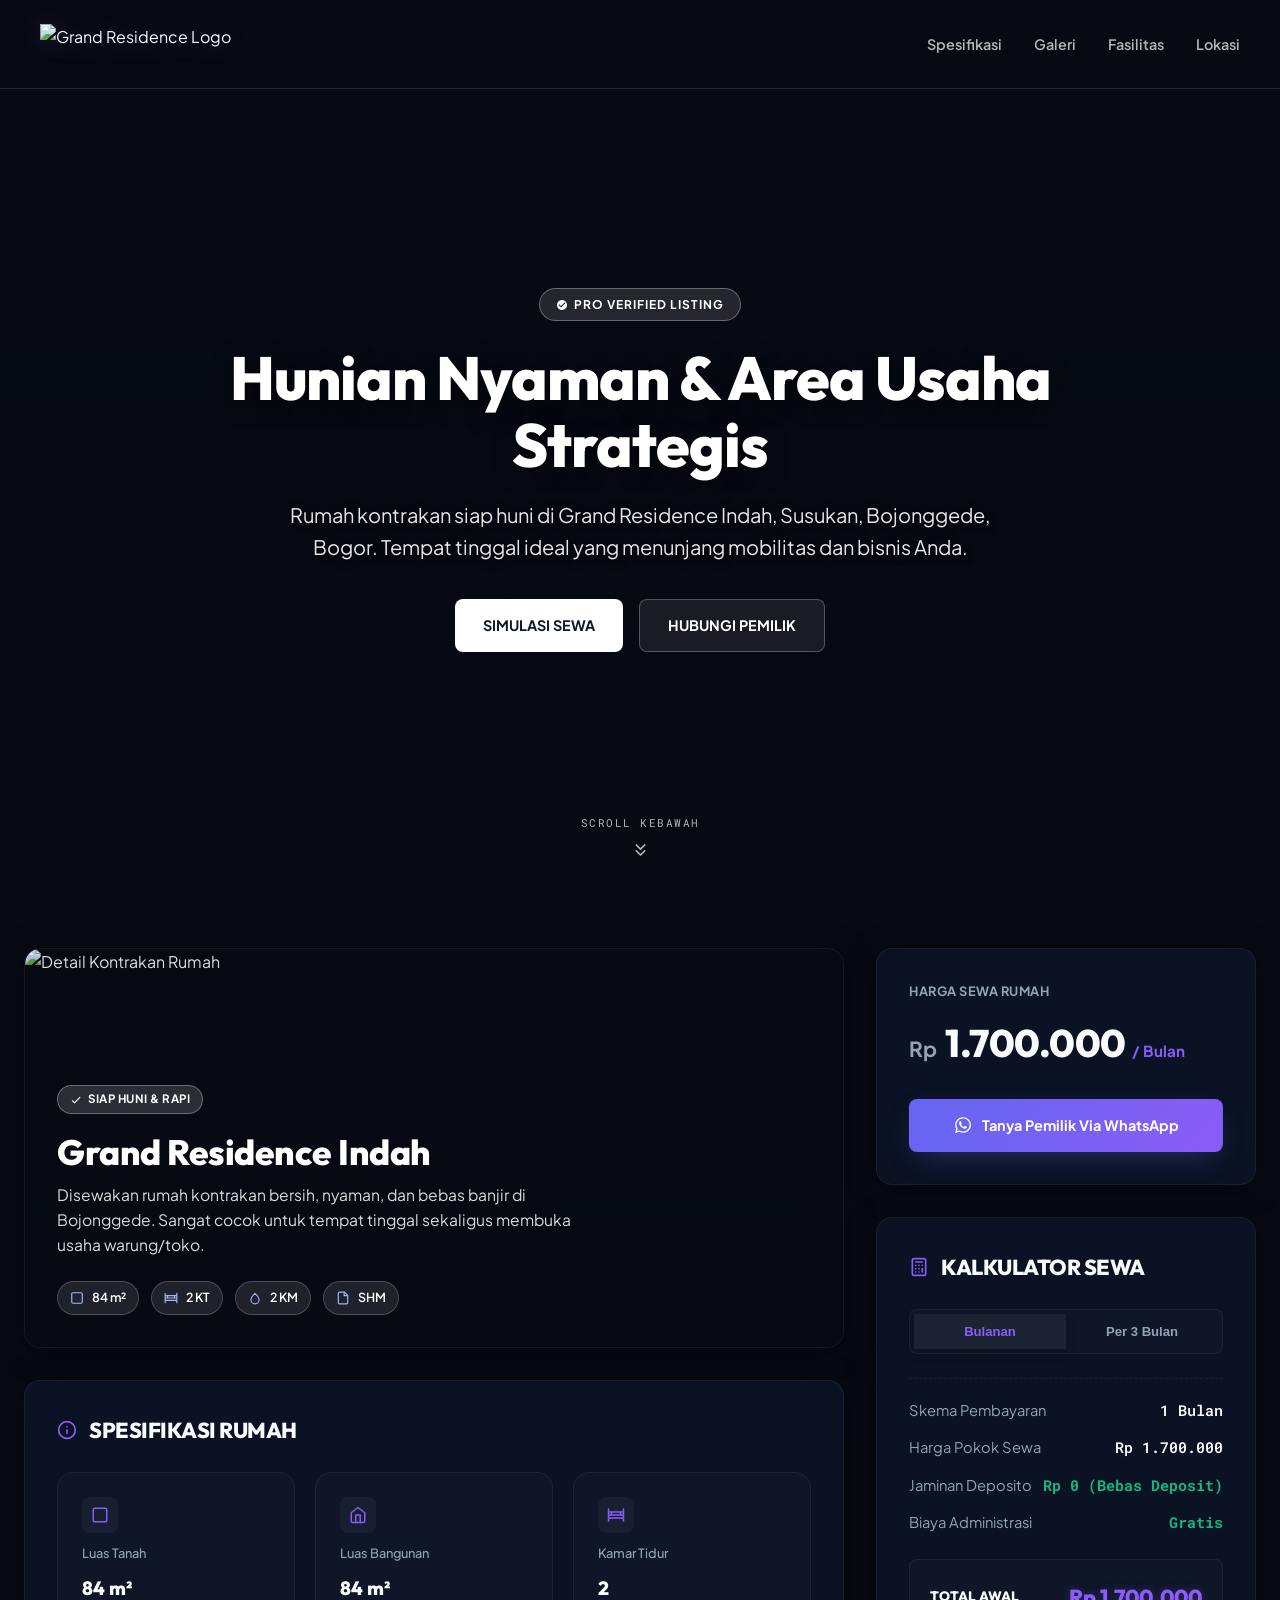
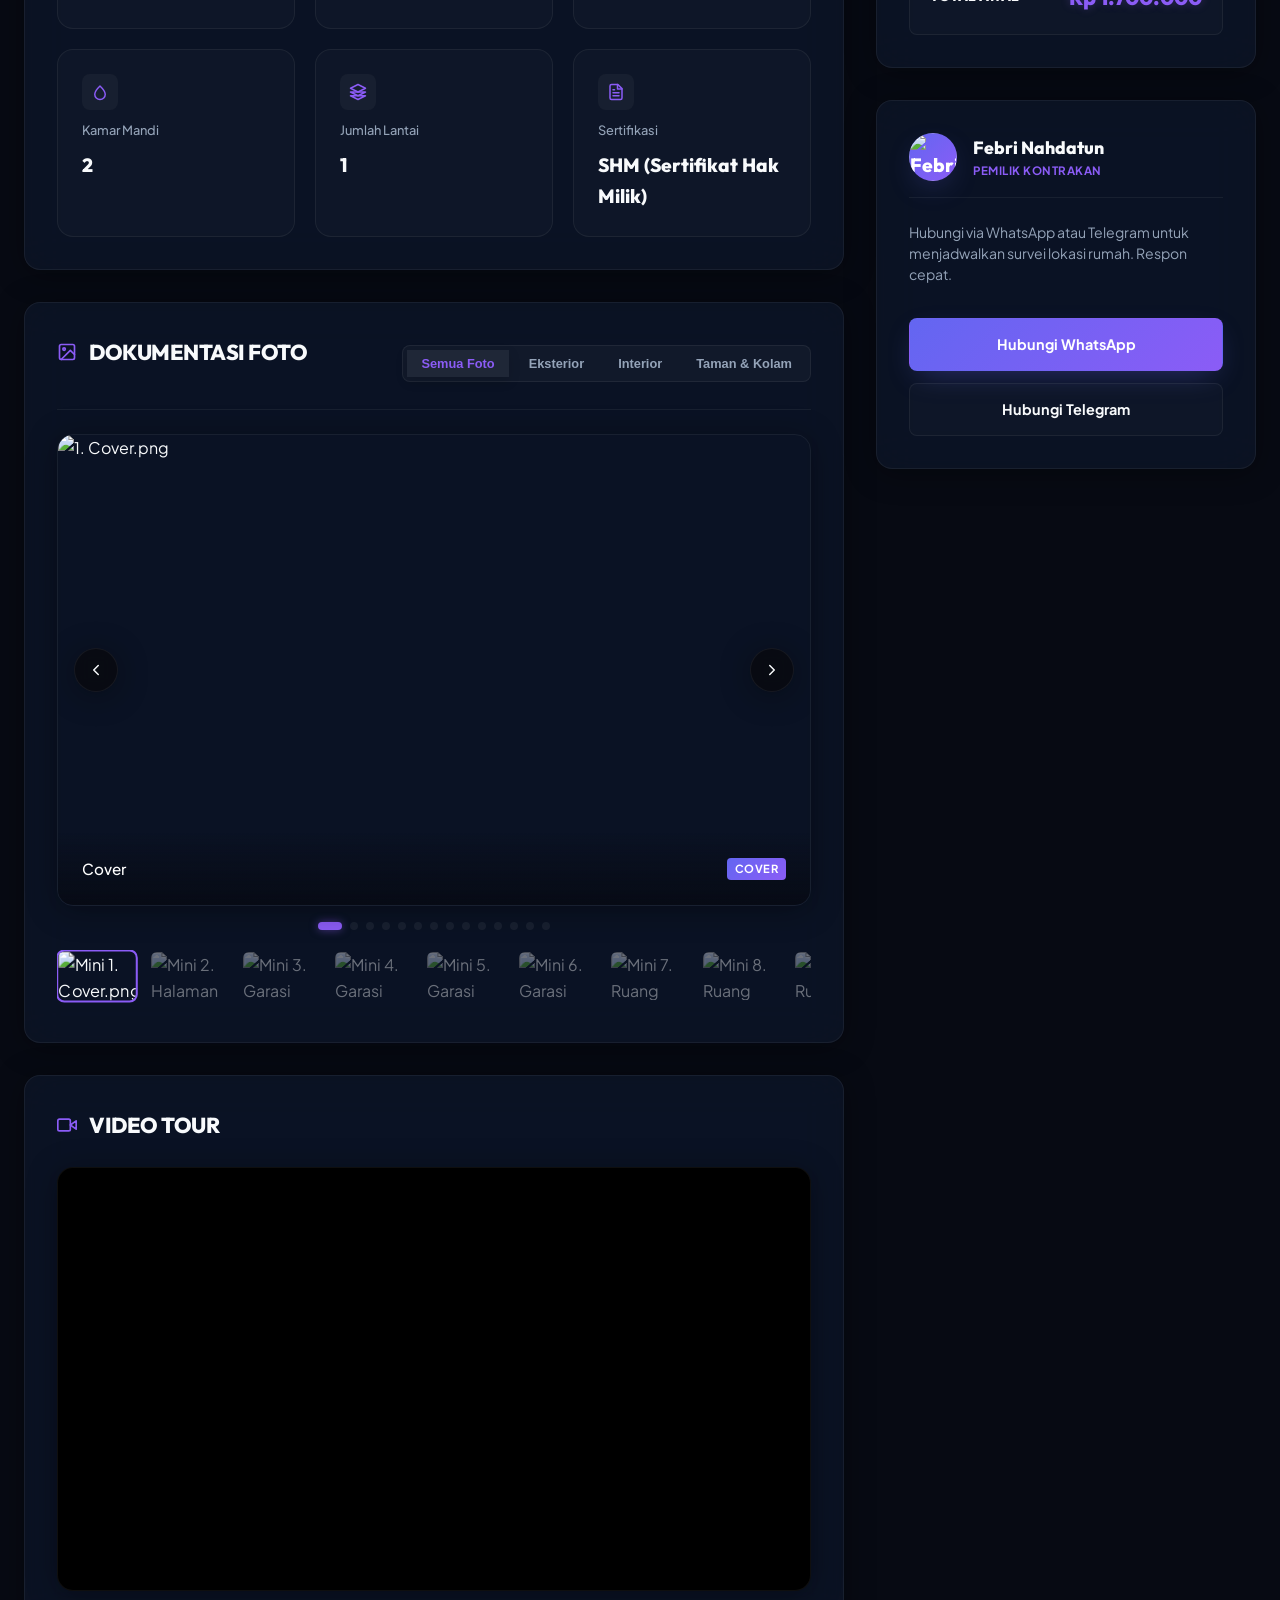
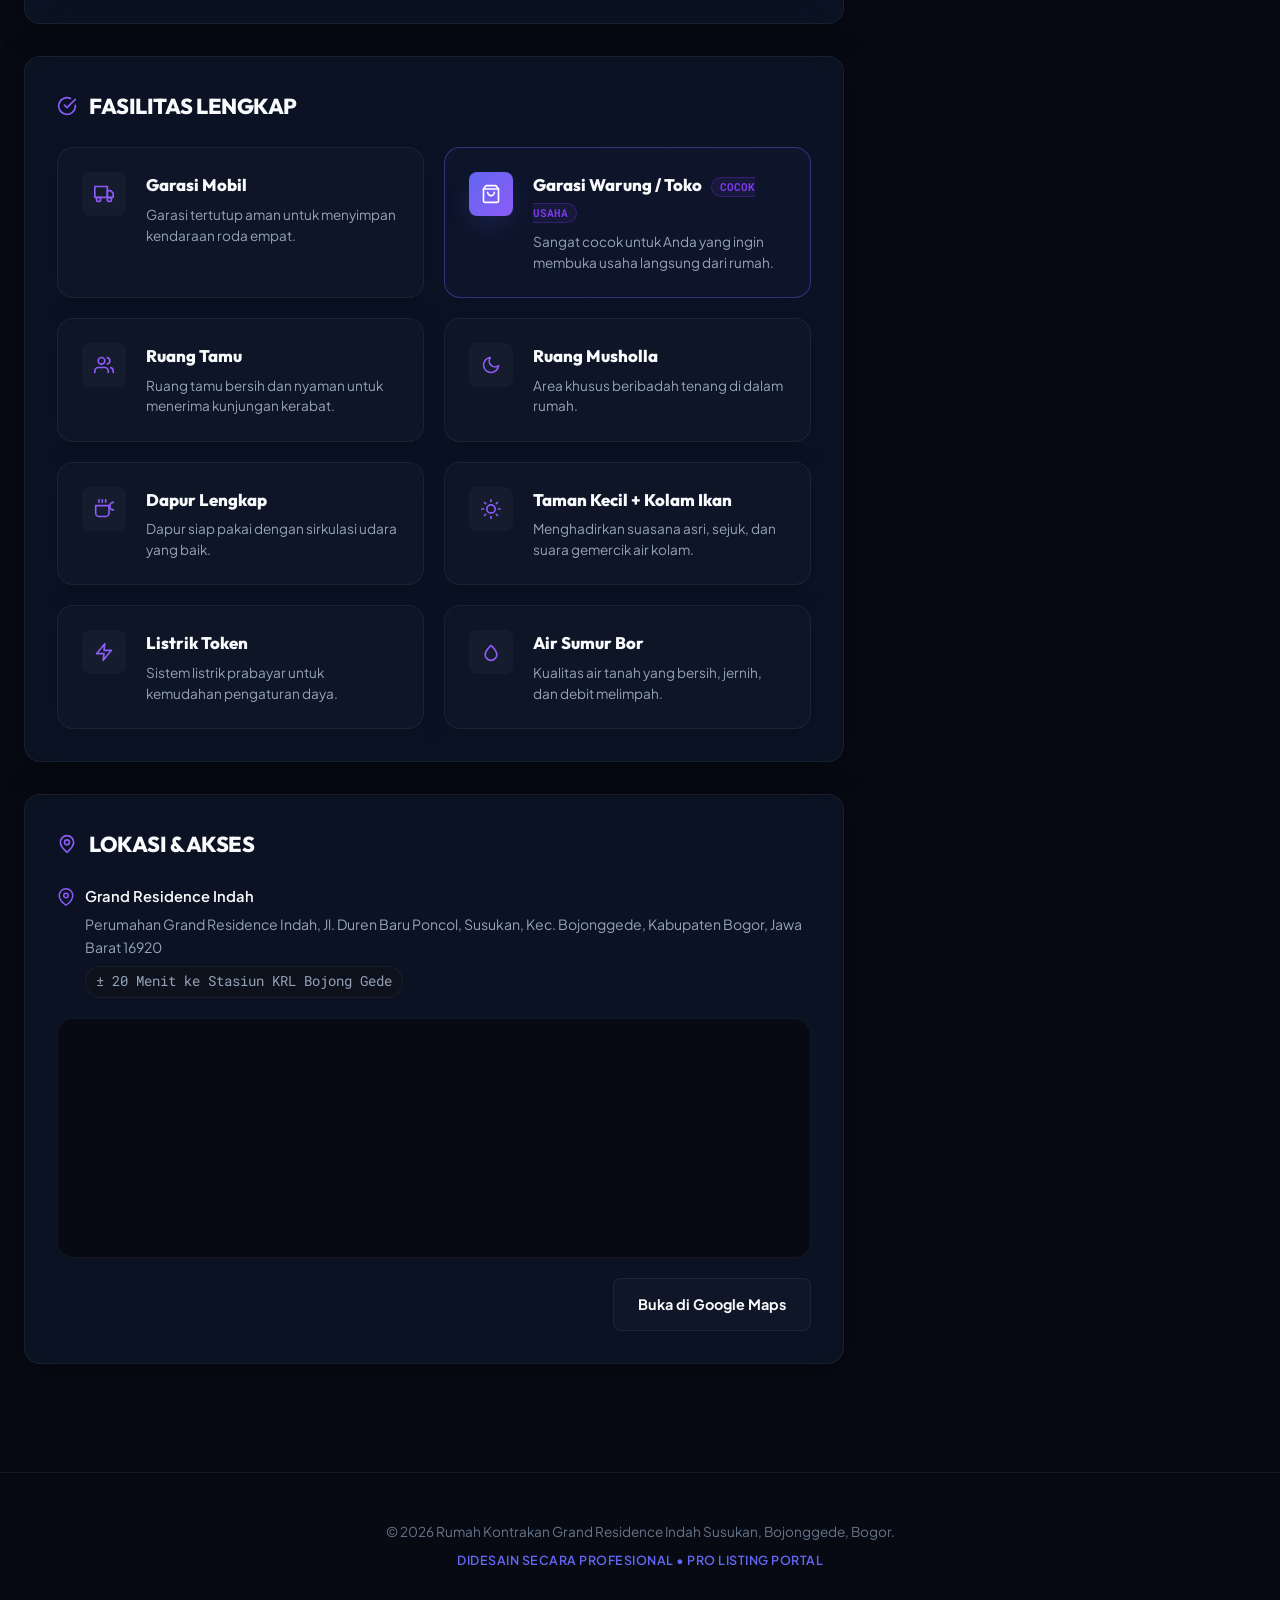
==== commit 514adf80: "Add files via upload" ====
--- a/index.html
+++ b/index.html
@@ -23,15 +23,10 @@
 </head>
 <body>
 
-  <!-- Header Navigation -->
-  <header class="nav-bar" id="header-nav">
+  <!-- Header Navigation (Starts Transparent overlaying Splash Hero) -->
+  <header class="nav-bar nav-transparent" id="header-nav">
     <div class="logo-container">
-      <div class="logo-icon">
-        <svg viewBox="0 0 24 24">
-          <path d="M10 20v-6h4v6h5v-8h3L12 3 2 12h3v8z"/>
-        </svg>
-      </div>
-      <span class="logo-text">Grand Residence</span>
+      <img src="https://drive.google.com/thumbnail?id=1pglPiV6Vykwstv6jw4TOJ02rn4nlQVIo&sz=w300" class="logo-image" alt="Grand Residence Logo">
     </div>
     <nav>
       <ul class="nav-links">
@@ -43,27 +38,61 @@
     </nav>
   </header>
 
+  <!-- Fullscreen Splash Hero Slideshow (Juventus Style) -->
+  <section id="splash-hero">
+    <!-- Slideshow background layers -->
+    <div class="splash-slideshow" id="splash-slideshow">
+      <!-- Populated by JavaScript with random showcase images -->
+    </div>
+    
+    <div class="splash-overlay"></div>
+    
+    <div class="splash-content">
+      <span class="splash-badge">
+        <svg viewBox="0 0 24 24">
+          <path d="M12 2C6.48 2 2 6.48 2 12s4.48 10 10 10 10-4.48 10-10S17.52 2 12 2zm-2 15l-5-5 1.41-1.41L10 14.17l7.59-7.59L19 8l-9 9z"/>
+        </svg>
+        PRO VERIFIED LISTING
+      </span>
+      <h2 class="splash-title">Hunian Nyaman & Area Usaha Strategis</h2>
+      <p class="splash-desc">Rumah kontrakan siap huni di Grand Residence Indah, Susukan, Bojonggede, Bogor. Tempat tinggal ideal yang menunjang mobilitas dan bisnis Anda.</p>
+      <div class="splash-ctas">
+        <a href="#calculator" class="splash-btn splash-btn-primary" id="btn-splash-calc">Simulasi Sewa</a>
+        <a class="splash-btn splash-btn-secondary wa-contact-btn" id="btn-splash-wa" target="_blank">Hubungi Pemilik</a>
+      </div>
+    </div>
+    
+    <!-- Bouncing Scroll Down Indicator -->
+    <div class="scroll-indicator" id="scroll-indicator">
+      <span>Scroll Kebawah</span>
+      <svg viewBox="0 0 24 24" fill="none" stroke="currentColor" stroke-width="2" stroke-linecap="round" stroke-linejoin="round">
+        <polyline points="7 13 12 18 17 13"></polyline>
+        <polyline points="7 6 12 11 17 6"></polyline>
+      </svg>
+    </div>
+  </section>
+
   <!-- Main Canvas Content -->
   <main class="canvas-container" id="main-content">
     
     <!-- Left Main Canvas Workspace -->
     <div class="canvas-main">
       
-      <!-- Hero Highlight Widget -->
+      <!-- Hero Highlight Widget (Inline visual summary) -->
       <section class="hero-widget" id="hero-showcase">
         <div class="hero-bg-wrapper">
-          <img class="hero-bg" src="" alt="Cover Kontrakan Rumah" id="hero-cover-img">
+          <img class="hero-bg" src="" alt="Detail Kontrakan Rumah" id="hero-cover-img">
         </div>
         <div class="hero-overlay"></div>
         <div class="hero-content">
           <span class="hero-tag">
-            <svg viewBox="0 0 24 24" style="width: 12px; height: 12px; fill: currentColor; margin-right: 4px;">
-              <path d="M12 2C6.48 2 2 6.48 2 12s4.48 10 10 10 10-4.48 10-10S17.52 2 12 2zm-2 15l-5-5 1.41-1.41L10 14.17l7.59-7.59L19 8l-9 9z"/>
+            <svg viewBox="0 0 24 24">
+              <path d="M9 16.2L4.8 12l-1.4 1.4L9 19 21 7l-1.4-1.4L9 16.2z"/>
             </svg>
-            PRO VERIFIED LISTING
+            SIAP HUNI & RAPI
           </span>
-          <h1 class="hero-title">Grand Residence Indah Bojonggede</h1>
-          <p class="hero-description">Disewakan rumah kontrakan bersih, nyaman, dan strategis. Sangat cocok untuk hunian keluarga, karyawan, maupun tempat tinggal yang terintegrasi dengan area usaha Anda.</p>
+          <h1 class="hero-title">Grand Residence Indah</h1>
+          <p class="hero-description">Disewakan rumah kontrakan bersih, nyaman, dan bebas banjir di Bojonggede. Sangat cocok untuk tempat tinggal sekaligus membuka usaha warung/toko.</p>
           <div class="hero-pills">
             <div class="hero-pill">
               <svg viewBox="0 0 24 24" fill="none" stroke="currentColor" stroke-width="2" stroke-linecap="round" stroke-linejoin="round" width="14" height="14"><rect x="3" y="3" width="18" height="18" rx="2" ry="2"></rect></svg>
@@ -71,15 +100,15 @@
             </div>
             <div class="hero-pill">
               <svg viewBox="0 0 24 24" fill="none" stroke="currentColor" stroke-width="2" stroke-linecap="round" stroke-linejoin="round" width="14" height="14"><path d="M2 4v16M2 8h20M2 12h20M2 16h20M22 4v16M18 8v4M6 8v4"></path></svg>
-              <span>2 Kamar Tidur</span>
+              <span>2 KT</span>
             </div>
             <div class="hero-pill">
               <svg viewBox="0 0 24 24" fill="none" stroke="currentColor" stroke-width="2" stroke-linecap="round" stroke-linejoin="round" width="14" height="14"><path d="M12 22a7 7 0 0 0 7-7c0-4.3-7-11-7-11S5 10.7 5 15a7 7 0 0 0 7 7z"></path></svg>
-              <span>2 Kamar Mandi</span>
+              <span>2 KM</span>
             </div>
             <div class="hero-pill">
               <svg viewBox="0 0 24 24" fill="none" stroke="currentColor" stroke-width="2" stroke-linecap="round" stroke-linejoin="round" width="14" height="14"><path d="M14.5 2H6a2 2 0 0 0-2 2v16a2 2 0 0 0 2 2h12a2 2 0 0 0 2-2V7.5L14.5 2z"></path><polyline points="14 2 14 8 20 8"></polyline></svg>
-              <span>Sertifikat SHM</span>
+              <span>SHM</span>
             </div>
           </div>
         </div>
@@ -113,7 +142,7 @@
         </div>
 
         <!-- Carousel -->
-        <div class="carousel-wrapper">
+        <div class="carousel-wrapper" id="gallery-carousel-wrapper">
           <div class="carousel-track-container">
             <ul class="carousel-track" id="carousel-track">
               <!-- Populated by JavaScript -->
@@ -251,7 +280,7 @@
       <!-- Owner Info Profile Widget -->
       <div class="owner-widget premium-panel" id="owner-card">
         <div class="owner-profile">
-          <div class="owner-avatar">FN</div>
+          <div class="owner-avatar" id="owner-avatar-container">FN</div>
           <div class="owner-details">
             <span class="owner-name">Febri Nahdatun</span>
             <span class="owner-title">Pemilik Kontrakan</span>
--- a/styles.css
+++ b/styles.css
@@ -1,27 +1,27 @@
 /* ==========================================================================
-   PRO PREMIUM WEB DESIGN SYSTEM (Slate-White & Gradient Accents)
+   PRO PREMIUM WEB DESIGN SYSTEM (Unified Glassmorphic Dark Theme)
    ========================================================================== */
 
 @import url('https://fonts.googleapis.com/css2?family=Plus+Jakarta+Sans:wght@300;400;500;600;700;800&family=Outfit:wght@300;400;500;600;700;800&family=Roboto+Mono:ital,wght@0,400;0,500;0,600;0,700;1,400&display=swap');
 
 :root {
-  /* Color Palette (Clean Slate, Pure White & Royal Violet) */
-  --bg-primary: #F8FAFC;      /* Clean Slate Grey-White */
-  --bg-secondary: #F1F5F9;    /* Light Slate Accent */
-  --bg-card: #FFFFFF;         /* Pure White */
-  
-  --border-color: #E2E8F0;    /* Soft Slate Border */
-  --border-focus: #CBD5E1;
+  /* Cohesive Luxury Dark Palette */
+  --bg-primary: #070A13;      /* Deep Midnight Space Slate */
+  --bg-secondary: #0D111C;    /* Dark Accent Slate */
+  --bg-card: rgba(15, 23, 42, 0.65); /* Translucent Glass Card */
+  
+  --border-color: rgba(255, 255, 255, 0.06);   /* Elegant Glass Edge */
+  --border-focus: rgba(255, 255, 255, 0.15);
   
   /* Primary & Accent Gradients */
-  --primary-gradient: linear-gradient(135deg, #4F46E5 0%, #7C3AED 100%);  /* Indigo to Royal Purple */
+  --primary-gradient: linear-gradient(135deg, #6366F1 0%, #8B5CF6 100%);  /* Vibrant Indigo to Purple */
   --accent-gradient: linear-gradient(135deg, #10B981 0%, #059669 100%);   /* Emerald Green */
   --emerald: #10B981;
   
   /* Drop Shadows & Glows */
-  --card-shadow: 0 4px 20px -2px rgba(15, 23, 42, 0.06), 0 10px 30px -4px rgba(15, 23, 42, 0.04);
-  --hover-shadow: 0 20px 40px -15px rgba(79, 70, 229, 0.15), 0 0 0 1px rgba(79, 70, 229, 0.1);
-  --glow-shadow: 0 10px 30px -10px rgba(79, 70, 229, 0.3);
+  --card-shadow: 0 4px 30px rgba(0, 0, 0, 0.35);
+  --hover-shadow: 0 20px 40px -15px rgba(99, 102, 241, 0.25), 0 0 0 1px rgba(99, 102, 241, 0.15);
+  --glow-shadow: 0 10px 30px -10px rgba(99, 102, 241, 0.4);
   
   /* Typography */
   --font-title: 'Outfit', sans-serif;
@@ -29,9 +29,9 @@
   --font-mono: 'Roboto Mono', monospace;
   
   /* Text Colors */
-  --text-primary: #0F172A;     /* Dark Slate Text */
-  --text-secondary: #475569;   /* Muted Slate Text */
-  --text-muted: #94A3B8;       /* Muted Grey Text */
+  --text-primary: #F8FAFC;     /* Chalk White for high contrast */
+  --text-secondary: #94A3B8;   /* Muted Silver Slate */
+  --text-muted: #64748B;       /* Darker Slate Text */
   
   /* Borders Radius */
   --radius-sm: 8px;
@@ -71,14 +71,14 @@
   height: 8px;
 }
 ::-webkit-scrollbar-track {
-  background: var(--bg-secondary);
+  background: var(--bg-primary);
 }
 ::-webkit-scrollbar-thumb {
   background: var(--text-muted);
   border-radius: var(--radius-sm);
 }
 ::-webkit-scrollbar-thumb:hover {
-  background: #64748B;
+  background: #475569;
 }
 
 /* ==========================================================================
@@ -92,12 +92,11 @@
   max-width: 1280px;
   width: 100%;
   margin: 0 auto;
-  padding: 32px 24px;
+  padding: 48px 24px;
   position: relative;
 }
 
-/* CRITICAL FIX: min-width: 0 prevents flex child elements (like carousels) 
-   from forcing columns to expand beyond screen sizes. */
+/* min-width: 0 prevents flex child elements from forcing column expansion */
 .canvas-main {
   min-width: 0;
   display: flex;
@@ -118,6 +117,8 @@
 .premium-panel {
   background: var(--bg-card);
   border: 1px solid var(--border-color);
+  backdrop-filter: blur(20px) saturate(180%);
+  -webkit-backdrop-filter: blur(20px) saturate(180%);
   border-radius: var(--radius-md);
   padding: 32px;
   box-shadow: var(--card-shadow);
@@ -125,27 +126,58 @@
 }
 
 .premium-panel:hover {
-  border-color: rgba(79, 70, 229, 0.15);
-  box-shadow: 0 20px 40px -15px rgba(15, 23, 42, 0.08);
+  border-color: rgba(99, 102, 241, 0.2);
+  box-shadow: 0 20px 40px -15px rgba(0, 0, 0, 0.4);
 }
 
 /* ==========================================================================
-   NAVIGATION BAR (Glassmorphic Top Ribbon)
+   NAVIGATION BAR (Unified Transparent/Solid States)
    ========================================================================== */
 
 .nav-bar {
   display: flex;
   justify-content: space-between;
   align-items: center;
-  padding: 20px 40px;
-  background: rgba(255, 255, 255, 0.85);
-  backdrop-filter: blur(20px);
-  -webkit-backdrop-filter: blur(20px);
+  padding: 24px 40px;
+  position: fixed;
+  width: 100%;
+  top: 0;
+  left: 0;
+  z-index: 100;
+  transition: var(--transition-smooth);
+}
+
+/* Transparent Splash State */
+.nav-bar.nav-transparent {
+  background: transparent;
+  border-bottom: 1px solid rgba(255, 255, 255, 0.12);
+}
+
+.nav-bar.nav-transparent .nav-link a {
+  color: rgba(255, 255, 255, 0.7);
+}
+
+.nav-bar.nav-transparent .nav-link a:hover {
+  color: #FFFFFF;
+  text-shadow: 0 0 10px rgba(255, 255, 255, 0.4);
+}
+
+/* Solid Scrolled State */
+.nav-bar.nav-solid {
+  background: rgba(7, 10, 19, 0.85);
+  backdrop-filter: blur(24px) saturate(180%);
+  -webkit-backdrop-filter: blur(24px) saturate(180%);
   border-bottom: 1px solid var(--border-color);
-  position: sticky;
-  top: 0;
-  z-index: 100;
-  box-shadow: 0 4px 30px rgba(0, 0, 0, 0.02);
+  padding: 16px 40px;
+  box-shadow: 0 10px 30px rgba(0, 0, 0, 0.3);
+}
+
+.nav-bar.nav-solid .nav-link a {
+  color: var(--text-secondary);
+}
+
+.nav-bar.nav-solid .nav-link a:hover {
+  color: #FFFFFF;
 }
 
 .logo-container {
@@ -154,32 +186,17 @@
   gap: 12px;
 }
 
-.logo-icon {
-  width: 36px;
-  height: 36px;
-  background: var(--primary-gradient);
-  border-radius: var(--radius-sm);
-  display: flex;
-  align-items: center;
-  justify-content: center;
-  box-shadow: var(--glow-shadow);
-}
-
-.logo-icon svg {
-  width: 20px;
-  height: 20px;
-  fill: #FFFFFF;
-}
-
-.logo-text {
-  font-family: var(--font-title);
-  font-weight: 800;
-  font-size: 1.4rem;
-  letter-spacing: -0.5px;
-  background: var(--primary-gradient);
-  -webkit-background-clip: text;
-  -webkit-text-fill-color: transparent;
-  text-transform: uppercase;
+/* Custom Image Logo Styling */
+.logo-image {
+  height: 40px;
+  width: auto;
+  object-fit: contain;
+  filter: drop-shadow(0 2px 10px rgba(99, 102, 241, 0.2));
+  transition: var(--transition-smooth);
+}
+
+.logo-image:hover {
+  transform: scale(1.05);
 }
 
 .nav-links {
@@ -189,25 +206,200 @@
 }
 
 .nav-link a {
-  color: var(--text-secondary);
   text-decoration: none;
   font-size: 0.9rem;
   font-weight: 600;
   transition: var(--transition-fast);
 }
 
-.nav-link a:hover {
-  color: #4F46E5;
-}
-
 /* ==========================================================================
-   HERO / FEATURE SHOWCASE WIDGET
+   JUVENTUS SPLASH HERO (Fullscreen Slideshow)
+   ========================================================================== */
+
+#splash-hero {
+  position: relative;
+  width: 100vw;
+  height: 100vh;
+  overflow: hidden;
+  background-color: #070A13;
+  display: flex;
+  align-items: center;
+  justify-content: center;
+}
+
+.splash-slideshow {
+  position: absolute;
+  top: 0;
+  left: 0;
+  width: 100%;
+  height: 100%;
+  z-index: 1;
+}
+
+.splash-slide {
+  position: absolute;
+  top: 0;
+  left: 0;
+  width: 100%;
+  height: 100%;
+  object-fit: cover;
+  opacity: 0;
+  transform: scale(1.02);
+  transition: opacity 1.5s ease-in-out, transform 4.5s ease-out;
+  z-index: 1;
+}
+
+.splash-slide.active {
+  opacity: 1;
+  transform: scale(1.06);
+  z-index: 2;
+}
+
+.splash-overlay {
+  position: absolute;
+  top: 0;
+  left: 0;
+  width: 100%;
+  height: 100%;
+  background: linear-gradient(180deg, rgba(7, 10, 19, 0.4) 0%, rgba(7, 10, 19, 0.85) 100%);
+  z-index: 3;
+}
+
+.splash-content {
+  position: relative;
+  z-index: 4;
+  text-align: center;
+  max-width: 900px;
+  padding: 24px;
+  color: #FFFFFF;
+  margin-top: 40px;
+}
+
+.splash-badge {
+  display: inline-flex;
+  align-items: center;
+  gap: 6px;
+  padding: 6px 16px;
+  background: rgba(255, 255, 255, 0.12);
+  border: 1.5px solid rgba(255, 255, 255, 0.3);
+  border-radius: 100px;
+  color: #FFFFFF;
+  font-size: 0.75rem;
+  font-weight: 700;
+  letter-spacing: 1px;
+  text-transform: uppercase;
+  margin-bottom: 24px;
+  backdrop-filter: blur(8px);
+}
+
+.splash-badge svg {
+  width: 12px;
+  height: 12px;
+  fill: #FFFFFF;
+}
+
+.splash-title {
+  font-family: var(--font-title);
+  font-size: 3.8rem;
+  font-weight: 800;
+  line-height: 1.1;
+  letter-spacing: -1px;
+  margin-bottom: 20px;
+  text-shadow: 0 4px 20px rgba(0, 0, 0, 0.5);
+}
+
+.splash-desc {
+  font-size: 1.25rem;
+  color: rgba(255, 255, 255, 0.9);
+  max-width: 700px;
+  margin: 0 auto 36px auto;
+  text-shadow: 0 2px 10px rgba(0, 0, 0, 0.5);
+}
+
+.splash-ctas {
+  display: flex;
+  gap: 16px;
+  justify-content: center;
+}
+
+.splash-btn {
+  display: inline-flex;
+  align-items: center;
+  gap: 8px;
+  padding: 14px 28px;
+  border-radius: var(--radius-sm);
+  font-size: 0.9rem;
+  font-weight: 700;
+  text-decoration: none;
+  text-transform: uppercase;
+  transition: var(--transition-smooth);
+}
+
+.splash-btn-primary {
+  background: #FFFFFF;
+  color: #0F172A;
+}
+
+.splash-btn-primary:hover {
+  transform: translateY(-3px);
+  box-shadow: 0 15px 30px rgba(255, 255, 255, 0.15);
+}
+
+.splash-btn-secondary {
+  background: rgba(255, 255, 255, 0.08);
+  border: 1px solid rgba(255, 255, 255, 0.25);
+  color: #FFFFFF;
+  backdrop-filter: blur(8px);
+}
+
+.splash-btn-secondary:hover {
+  background: rgba(255, 255, 255, 0.18);
+  transform: translateY(-3px);
+}
+
+.scroll-indicator {
+  position: absolute;
+  bottom: 40px;
+  left: 50%;
+  transform: translateX(-50%);
+  z-index: 10;
+  color: rgba(255, 255, 255, 0.7);
+  font-size: 0.7rem;
+  font-family: var(--font-mono);
+  letter-spacing: 1.5px;
+  text-transform: uppercase;
+  display: flex;
+  flex-direction: column;
+  align-items: center;
+  gap: 8px;
+  cursor: pointer;
+  transition: var(--transition-fast);
+}
+
+.scroll-indicator:hover {
+  color: #FFFFFF;
+}
+
+.scroll-indicator svg {
+  width: 20px;
+  height: 20px;
+  animation: bounce 2s infinite;
+}
+
+@keyframes bounce {
+  0%, 20%, 50%, 80%, 100% { transform: translateY(0); }
+  40% { transform: translateY(-8px); }
+  60% { transform: translateY(-4px); }
+}
+
+/* ==========================================================================
+   HERO / SUMMARY SHOWCASE WIDGET
    ========================================================================== */
 
 .hero-widget {
   position: relative;
   overflow: hidden;
-  height: 480px;
+  height: 400px;
   display: flex;
   align-items: flex-end;
   padding: 0;
@@ -242,7 +434,7 @@
   left: 0;
   width: 100%;
   height: 100%;
-  background: linear-gradient(180deg, rgba(15, 23, 42, 0.1) 0%, rgba(15, 23, 42, 0.85) 100%);
+  background: linear-gradient(180deg, rgba(7, 10, 19, 0.1) 0%, rgba(7, 10, 19, 0.85) 100%);
   z-index: 2;
 }
 
@@ -250,23 +442,23 @@
   position: relative;
   z-index: 3;
   width: 100%;
-  padding: 40px;
+  padding: 32px;
 }
 
 .hero-tag {
   display: inline-flex;
   align-items: center;
   gap: 6px;
-  padding: 6px 14px;
-  background: rgba(255, 255, 255, 0.2);
-  border: 1.5px solid rgba(255, 255, 255, 0.4);
+  padding: 4px 12px;
+  background: rgba(255, 255, 255, 0.15);
+  border: 1px solid rgba(255, 255, 255, 0.3);
   border-radius: 100px;
   color: #FFFFFF;
-  font-size: 0.78rem;
+  font-size: 0.72rem;
   font-weight: 700;
   letter-spacing: 0.5px;
   text-transform: uppercase;
-  margin-bottom: 20px;
+  margin-bottom: 16px;
   backdrop-filter: blur(8px);
 }
 
@@ -278,19 +470,19 @@
 
 .hero-title {
   font-family: var(--font-title);
-  font-size: 2.6rem;
+  font-size: 2.2rem;
   font-weight: 800;
-  line-height: 1.2;
-  margin-bottom: 12px;
+  line-height: 1.25;
+  margin-bottom: 8px;
   color: #FFFFFF;
   letter-spacing: -0.5px;
 }
 
 .hero-description {
   color: rgba(255, 255, 255, 0.85);
-  font-size: 1.05rem;
-  max-width: 600px;
-  margin-bottom: 28px;
+  font-size: 0.98rem;
+  max-width: 550px;
+  margin-bottom: 24px;
 }
 
 .hero-pills {
@@ -303,11 +495,11 @@
   display: flex;
   align-items: center;
   gap: 8px;
-  background: rgba(255, 255, 255, 0.12);
-  border: 1px solid rgba(255, 255, 255, 0.25);
-  padding: 6px 14px;
+  background: rgba(255, 255, 255, 0.1);
+  border: 1px solid rgba(255, 255, 255, 0.2);
+  padding: 6px 12px;
   border-radius: 100px;
-  font-size: 0.82rem;
+  font-size: 0.78rem;
   color: #FFFFFF;
   font-weight: 600;
   backdrop-filter: blur(8px);
@@ -320,7 +512,7 @@
 }
 
 /* ==========================================================================
-   SPECIFICATIONS WIDGET (Premium Grid Tiles)
+   SPECIFICATIONS WIDGET
    ========================================================================== */
 
 .widget-title {
@@ -339,7 +531,7 @@
 .widget-title svg {
   width: 20px;
   height: 20px;
-  color: #6366F1;
+  color: #8B5CF6;
 }
 
 .spec-grid {
@@ -349,7 +541,7 @@
 }
 
 .spec-tile {
-  background: var(--bg-primary);
+  background: rgba(255, 255, 255, 0.02);
   border: 1px solid var(--border-color);
   border-radius: var(--radius-md);
   padding: 24px;
@@ -360,21 +552,21 @@
 }
 
 .spec-tile:hover {
-  border-color: #CBD5E1;
-  background: var(--bg-card);
+  border-color: rgba(99, 102, 241, 0.3);
+  background: rgba(255, 255, 255, 0.04);
   transform: translateY(-2px);
-  box-shadow: 0 8px 24px rgba(15, 23, 42, 0.04);
+  box-shadow: 0 8px 24px rgba(0, 0, 0, 0.2);
 }
 
 .spec-tile-icon {
   width: 36px;
   height: 36px;
-  background: #EEF2F6;
+  background: rgba(255, 255, 255, 0.04);
   border-radius: 8px;
   display: flex;
   align-items: center;
   justify-content: center;
-  color: #4F46E5;
+  color: #8B5CF6;
 }
 
 .spec-tile-icon svg {
@@ -396,7 +588,7 @@
 }
 
 /* ==========================================================================
-   MEDIA CAROUSEL WIDGET (Aesthetic Filters & Smooth Transitions)
+   MEDIA CAROUSEL WIDGET
    ========================================================================== */
 
 .gallery-header {
@@ -410,11 +602,10 @@
   padding-bottom: 16px;
 }
 
-/* Modern Tag Filters */
 .tag-filters {
   display: flex;
   gap: 6px;
-  background: var(--bg-primary);
+  background: rgba(255, 255, 255, 0.03);
   padding: 4px;
   border-radius: var(--radius-sm);
   border: 1px solid var(--border-color);
@@ -437,12 +628,11 @@
 }
 
 .tag-btn.active {
-  background: var(--bg-card);
-  color: #4F46E5;
-  box-shadow: 0 4px 12px rgba(15, 23, 42, 0.05);
-}
-
-/* Carousel Container */
+  background: rgba(255, 255, 255, 0.06);
+  color: #8B5CF6;
+  box-shadow: 0 4px 12px rgba(0, 0, 0, 0.15);
+}
+
 .carousel-wrapper {
   position: relative;
   overflow: hidden;
@@ -459,7 +649,6 @@
 .carousel-track {
   display: flex;
   list-style: none;
-  /* GPU-Accelerated Smooth Transition */
   transition: transform 0.6s cubic-bezier(0.16, 1, 0.3, 1);
   will-change: transform;
 }
@@ -490,7 +679,7 @@
   left: 0;
   width: 100%;
   padding: 24px;
-  background: linear-gradient(0deg, rgba(15, 23, 42, 0.85) 0%, transparent 100%);
+  background: linear-gradient(0deg, rgba(7, 10, 19, 0.85) 0%, transparent 100%);
   color: #FFFFFF;
   font-size: 0.95rem;
   font-weight: 500;
@@ -510,7 +699,6 @@
   letter-spacing: 0.5px;
 }
 
-/* Navigation controls */
 .carousel-control {
   position: absolute;
   top: 50%;
@@ -518,7 +706,7 @@
   width: 44px;
   height: 44px;
   border-radius: 50%;
-  background: rgba(255, 255, 255, 0.9);
+  background: rgba(8, 11, 17, 0.9);
   border: 1px solid var(--border-color);
   backdrop-filter: blur(8px);
   color: var(--text-primary);
@@ -552,7 +740,6 @@
   height: 18px;
 }
 
-/* Navigation Dots */
 .carousel-nav {
   display: flex;
   justify-content: center;
@@ -573,11 +760,10 @@
 .carousel-dot.active {
   width: 24px;
   border-radius: 4px;
-  background: #6366F1;
-  box-shadow: 0 0 8px rgba(99, 102, 241, 0.4);
-}
-
-/* Thumbnail Strip */
+  background: #8B5CF6;
+  box-shadow: 0 0 8px rgba(139, 92, 246, 0.5);
+}
+
 .thumbnail-strip {
   display: flex;
   gap: 12px;
@@ -594,16 +780,16 @@
   cursor: pointer;
   flex-shrink: 0;
   border: 2px solid transparent;
-  opacity: 0.5;
+  opacity: 0.4;
   transition: var(--transition-fast);
 }
 
 .thumbnail-item:hover {
-  opacity: 0.8;
+  opacity: 0.7;
 }
 
 .thumbnail-item.active {
-  border-color: #6366F1;
+  border-color: #8B5CF6;
   opacity: 1;
   transform: scale(1.02);
 }
@@ -635,7 +821,7 @@
 }
 
 /* ==========================================================================
-   FACILITIES WIDGET (Modern Showcase Cards)
+   FACILITIES WIDGET
    ========================================================================== */
 
 .facilities-grid {
@@ -645,44 +831,44 @@
 }
 
 .facility-card {
-  background: var(--bg-card);
+  background: rgba(255, 255, 255, 0.015);
   border: 1px solid var(--border-color);
   border-radius: var(--radius-md);
   padding: 24px;
   display: flex;
   gap: 20px;
   transition: var(--transition-smooth);
-  box-shadow: 0 4px 12px rgba(15, 23, 42, 0.02);
+  box-shadow: 0 4px 30px rgba(0, 0, 0, 0.1);
 }
 
 .facility-card:hover {
-  border-color: rgba(99, 102, 241, 0.2);
+  border-color: rgba(99, 102, 241, 0.35);
+  background: rgba(255, 255, 255, 0.03);
   transform: translateY(-2px);
   box-shadow: var(--card-shadow);
 }
 
-/* Special high-end highlighting for Business/Warung garage */
 .facility-card.highlight-facility {
-  border: 1px solid rgba(99, 102, 241, 0.3);
-  background: linear-gradient(135deg, rgba(79, 70, 229, 0.02) 0%, rgba(124, 58, 237, 0.02) 100%);
-  box-shadow: inset 0 0 12px rgba(79, 70, 229, 0.02);
+  border: 1px solid rgba(99, 102, 241, 0.4);
+  background: linear-gradient(135deg, rgba(99, 102, 241, 0.04) 0%, rgba(139, 92, 246, 0.04) 100%);
+  box-shadow: inset 0 0 12px rgba(99, 102, 241, 0.04);
 }
 
 .facility-card.highlight-facility:hover {
-  border-color: rgba(99, 102, 241, 0.6);
-  box-shadow: 0 12px 24px rgba(79, 70, 229, 0.1);
+  border-color: rgba(139, 92, 246, 0.7);
+  box-shadow: 0 12px 24px rgba(139, 92, 246, 0.15);
 }
 
 .facility-icon {
   width: 44px;
   height: 44px;
   border-radius: var(--radius-sm);
-  background: var(--bg-primary);
+  background: rgba(255, 255, 255, 0.03);
   display: flex;
   align-items: center;
   justify-content: center;
   flex-shrink: 0;
-  color: #4F46E5;
+  color: #8B5CF6;
 }
 
 .facility-card.highlight-facility .facility-icon {
@@ -723,12 +909,15 @@
   padding: 32px;
   background: var(--bg-card);
   border: 1px solid var(--border-color);
+  backdrop-filter: blur(20px) saturate(180%);
+  -webkit-backdrop-filter: blur(20px) saturate(180%);
   border-radius: var(--radius-md);
   box-shadow: var(--card-shadow);
 }
 
 .price-widget:hover {
-  box-shadow: 0 20px 40px -15px rgba(15, 23, 42, 0.08);
+  border-color: rgba(99, 102, 241, 0.2);
+  box-shadow: 0 20px 40px -15px rgba(0, 0, 0, 0.4);
 }
 
 .sidebar-price-label {
@@ -758,14 +947,13 @@
 
 .price-period {
   font-size: 0.95rem;
-  color: #6366F1;
+  color: #8B5CF6;
   font-weight: 700;
 }
 
-/* Interactive Calculator Panel */
 .calc-toggle-container {
   display: flex;
-  background: var(--bg-primary);
+  background: rgba(255, 255, 255, 0.02);
   border: 1px solid var(--border-color);
   padding: 4px;
   border-radius: var(--radius-sm);
@@ -786,9 +974,9 @@
 }
 
 .calc-btn.active {
-  background: var(--bg-card);
-  color: #4F46E5;
-  box-shadow: 0 4px 12px rgba(15, 23, 42, 0.05);
+  background: rgba(255, 255, 255, 0.06);
+  color: #8B5CF6;
+  box-shadow: 0 4px 12px rgba(0, 0, 0, 0.15);
 }
 
 .calc-details {
@@ -818,7 +1006,7 @@
 }
 
 .calc-total-box {
-  background: var(--bg-primary);
+  background: rgba(255, 255, 255, 0.02);
   border: 1px solid var(--border-color);
   padding: 20px;
   border-radius: var(--radius-sm);
@@ -839,8 +1027,8 @@
   font-family: var(--font-title);
   font-size: 1.35rem;
   font-weight: 800;
-  color: #4F46E5;
-  text-shadow: 0 0 10px rgba(79, 70, 229, 0.1);
+  color: #8B5CF6;
+  text-shadow: 0 0 10px rgba(139, 92, 246, 0.3);
 }
 
 /* ==========================================================================
@@ -874,6 +1062,14 @@
   font-weight: 800;
   font-size: 1.2rem;
   box-shadow: var(--glow-shadow);
+  overflow: hidden;
+}
+
+.owner-avatar-img {
+  width: 100%;
+  height: 100%;
+  object-fit: cover;
+  border: 1.5px solid rgba(255, 255, 255, 0.2);
 }
 
 .owner-details {
@@ -889,7 +1085,7 @@
 
 .owner-title {
   font-size: 0.72rem;
-  color: #6366F1;
+  color: #8B5CF6;
   text-transform: uppercase;
   font-weight: 700;
   letter-spacing: 0.5px;
@@ -901,7 +1097,6 @@
   gap: 12px;
 }
 
-/* Premium Buttons Styling */
 .btn-cta {
   display: flex;
   align-items: center;
@@ -925,21 +1120,21 @@
 
 .btn-whatsapp:hover {
   transform: translateY(-2px);
-  box-shadow: 0 15px 30px -10px rgba(79, 70, 229, 0.45);
+  box-shadow: 0 15px 30px -10px rgba(99, 102, 241, 0.6);
 }
 
 .btn-telegram {
-  background: var(--bg-primary);
+  background: rgba(255, 255, 255, 0.02);
   border-color: var(--border-color);
   color: var(--text-primary);
 }
 
 .btn-telegram:hover {
-  background: #FFFFFF;
-  border-color: #4F46E5;
-  color: #4F46E5;
+  background: rgba(255, 255, 255, 0.06);
+  border-color: #8B5CF6;
+  color: #8B5CF6;
   transform: translateY(-2px);
-  box-shadow: 0 10px 20px rgba(79, 70, 229, 0.05);
+  box-shadow: 0 10px 20px rgba(139, 92, 246, 0.1);
 }
 
 .btn-cta svg {
@@ -964,7 +1159,7 @@
 .loc-address svg {
   width: 18px;
   height: 18px;
-  color: #6366F1;
+  color: #8B5CF6;
   flex-shrink: 0;
   margin-top: 3px;
 }
@@ -981,10 +1176,11 @@
   width: 100%;
   height: 100%;
   border: none;
+  filter: invert(0.9) hue-rotate(180deg); /* Modern slate dark-map filter */
 }
 
 /* ==========================================================================
-   IMAGE LIGHTBOX MODAL (Modern Clean Overlay)
+   IMAGE LIGHTBOX MODAL
    ========================================================================== */
 
 .lightbox-modal {
@@ -993,7 +1189,7 @@
   left: 0;
   width: 100vw;
   height: 100vh;
-  background: rgba(15, 23, 42, 0.95);
+  background: rgba(7, 10, 19, 0.97);
   backdrop-filter: blur(15px);
   -webkit-backdrop-filter: blur(15px);
   z-index: 1000;
@@ -1024,7 +1220,7 @@
   max-height: 75vh;
   object-fit: contain;
   border-radius: var(--radius-sm);
-  box-shadow: 0 25px 60px rgba(0, 0, 0, 0.5);
+  box-shadow: 0 25px 60px rgba(0, 0, 0, 0.8);
   transform: scale(0.98);
   transition: transform 0.4s cubic-bezier(0.16, 1, 0.3, 1);
   border: 1px solid rgba(255, 255, 255, 0.1);
@@ -1078,7 +1274,7 @@
 
 .lightbox-btn:hover {
   background: #FFFFFF;
-  color: var(--text-primary);
+  color: #0F172A;
   border-color: transparent;
 }
 
@@ -1099,8 +1295,6 @@
    RESPONSIVE DESIGN (Adaptive Grid Columns)
    ========================================================================== */
 
-/* Shifting to single column at 1100px ensures that intermediate screen resolutions 
-   (like laptops, zoomed viewports, and iPads) fit the content and sidebar cleanly. */
 @media (max-width: 1100px) {
   .canvas-container {
     grid-template-columns: 1fr;
@@ -1112,6 +1306,19 @@
     position: static;
     width: 100%;
   }
+  
+  .nav-bar {
+    position: sticky;
+  }
+  
+  .nav-bar.nav-transparent {
+    background: rgba(8, 11, 17, 0.95);
+    border-bottom: 1px solid var(--border-color);
+  }
+  
+  .nav-bar.nav-transparent .nav-link a {
+    color: var(--text-secondary);
+  }
 }
 
 @media (max-width: 768px) {
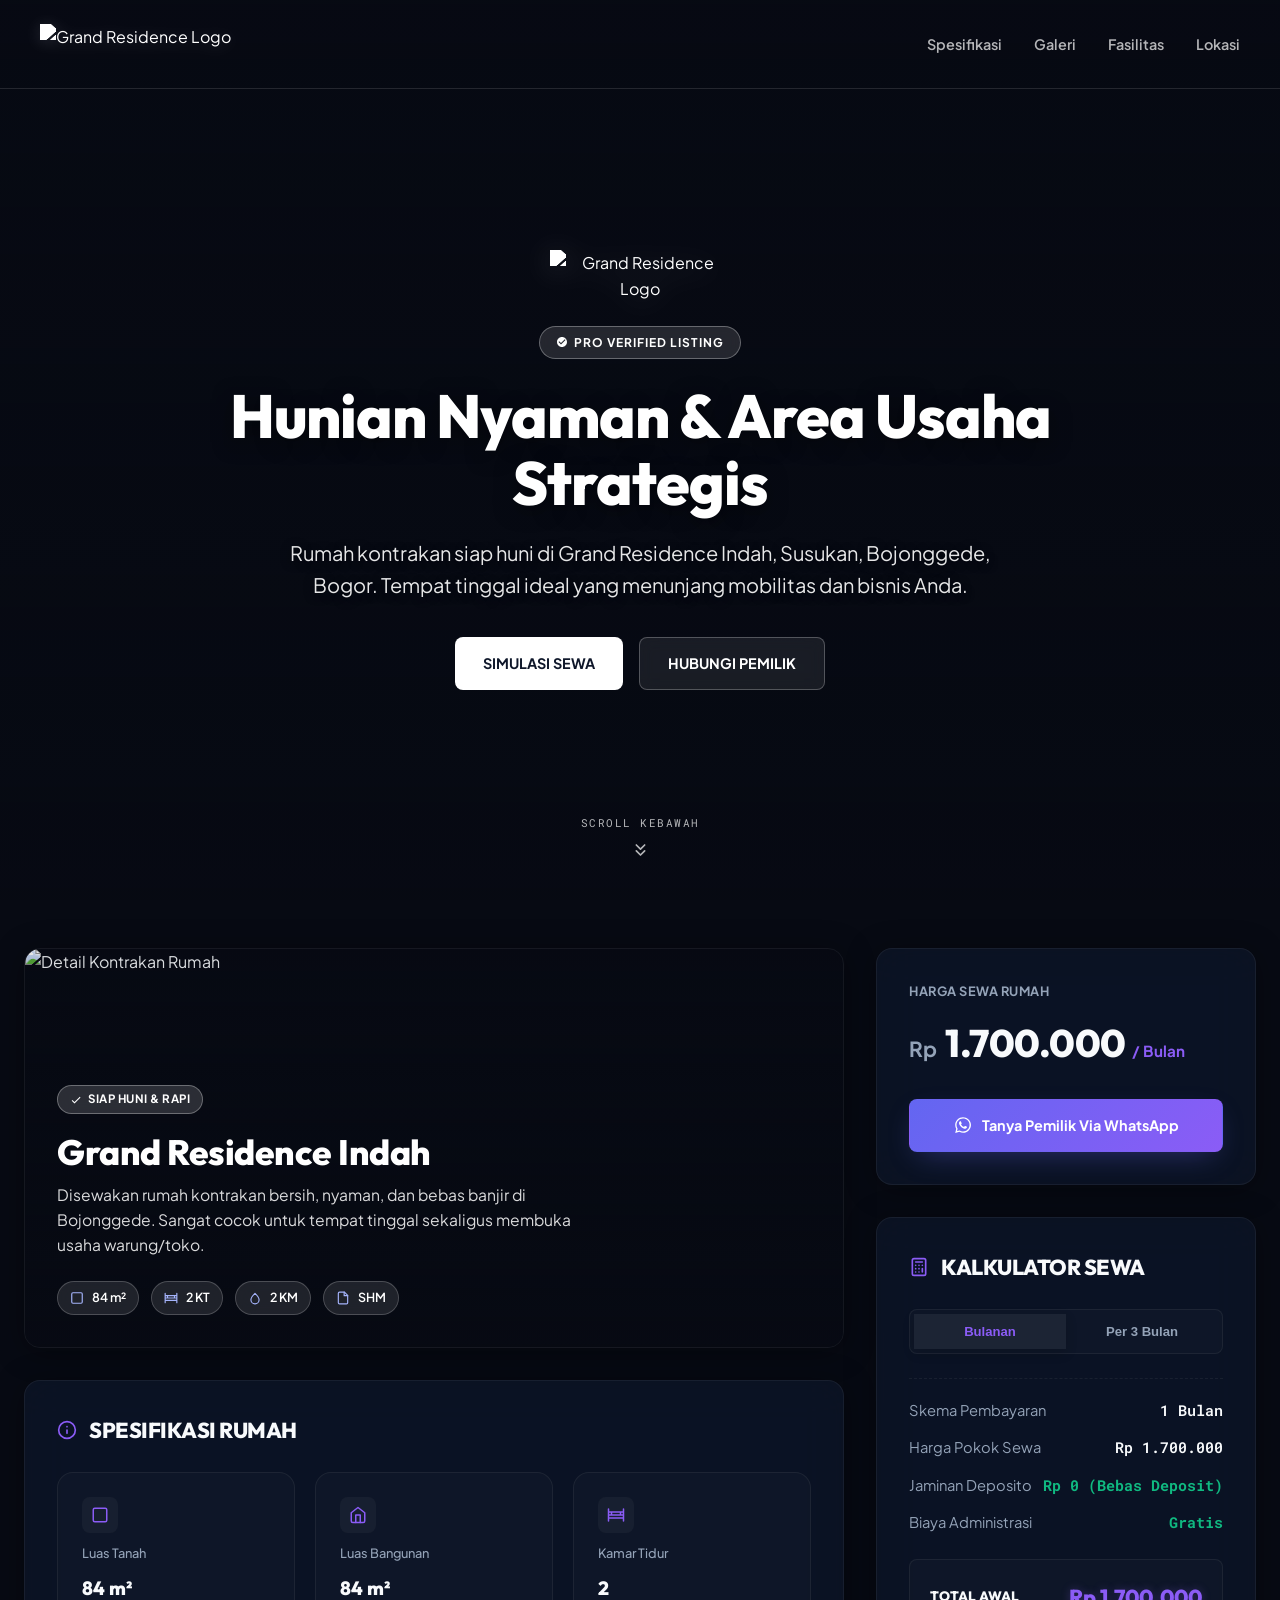
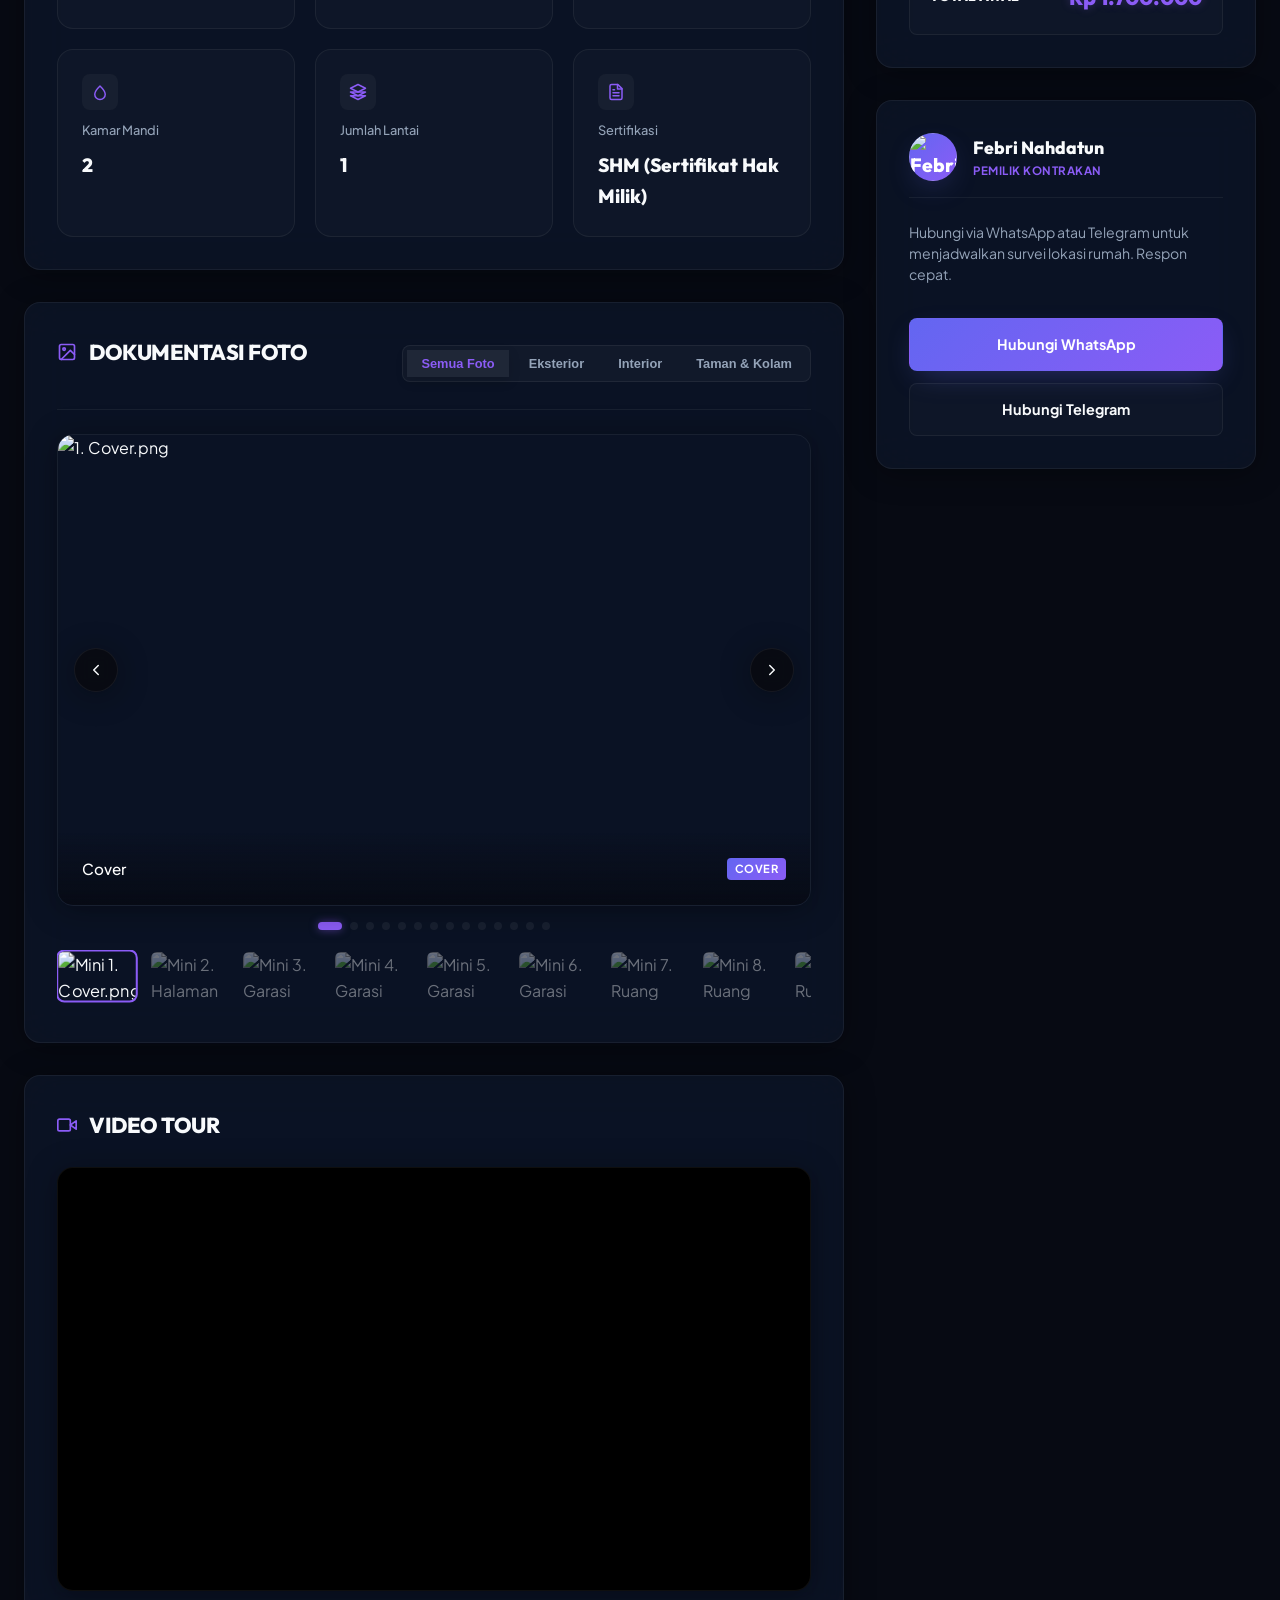
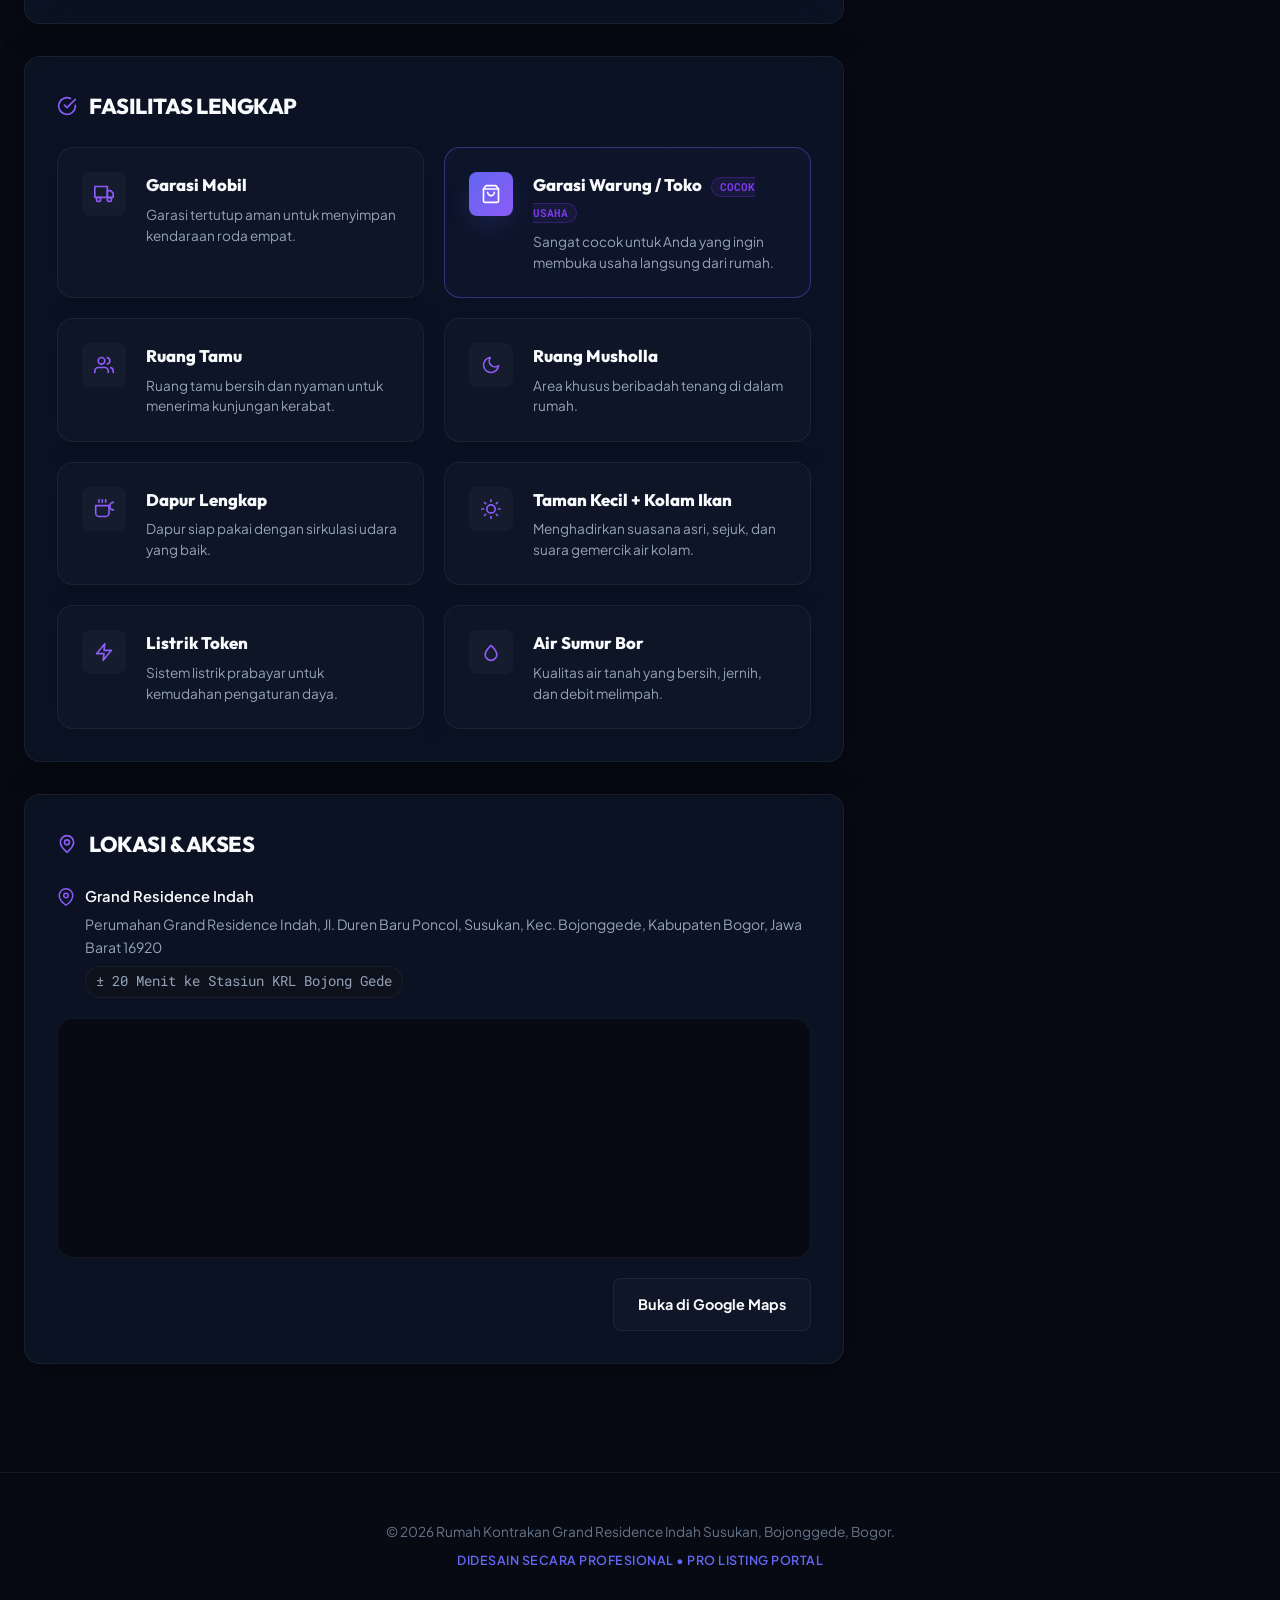
==== commit 46de95e5: "Add files via upload" ====
--- a/index.html
+++ b/index.html
@@ -16,7 +16,7 @@
   <title>Sewa Rumah Kontrakan Grand Residence Indah | Bojonggede, Bogor</title>
   
   <!-- Favicon -->
-  <link rel="icon" type="image/png" href="https://www.gstatic.com/images/branding/productlogos/drive_2026/v1/web-32dp/logo_drive_2026_color_1x_web_32dp.png">
+  <link rel="icon" type="image/png" href="https://drive.google.com/thumbnail?id=1pglPiV6Vykwstv6jw4TOJ02rn4nlQVIo&sz=w64">
   
   <!-- Custom Styles -->
   <link rel="stylesheet" href="styles.css">
@@ -48,6 +48,9 @@
     <div class="splash-overlay"></div>
     
     <div class="splash-content">
+      <div class="splash-logo-container">
+        <img src="https://drive.google.com/thumbnail?id=1pglPiV6Vykwstv6jw4TOJ02rn4nlQVIo&sz=w300" class="splash-logo" alt="Grand Residence Logo">
+      </div>
       <span class="splash-badge">
         <svg viewBox="0 0 24 24">
           <path d="M12 2C6.48 2 2 6.48 2 12s4.48 10 10 10 10-4.48 10-10S17.52 2 12 2zm-2 15l-5-5 1.41-1.41L10 14.17l7.59-7.59L19 8l-9 9z"/>
--- a/styles.css
+++ b/styles.css
@@ -186,16 +186,35 @@
   gap: 12px;
 }
 
-/* Custom Image Logo Styling */
+/* Custom Image Logo Styling (Pure White) */
 .logo-image {
   height: 40px;
   width: auto;
   object-fit: contain;
-  filter: drop-shadow(0 2px 10px rgba(99, 102, 241, 0.2));
+  filter: brightness(0) invert(1) drop-shadow(0 2px 8px rgba(255, 255, 255, 0.15));
   transition: var(--transition-smooth);
 }
 
 .logo-image:hover {
+  transform: scale(1.05);
+}
+
+/* Centered Splash Hero Logo */
+.splash-logo-container {
+  display: flex;
+  justify-content: center;
+  margin-bottom: 24px;
+}
+
+.splash-logo {
+  width: 180px;
+  height: auto;
+  object-fit: contain;
+  filter: brightness(0) invert(1) drop-shadow(0 4px 15px rgba(255, 255, 255, 0.2));
+  transition: var(--transition-smooth);
+}
+
+.splash-logo:hover {
   transform: scale(1.05);
 }
 
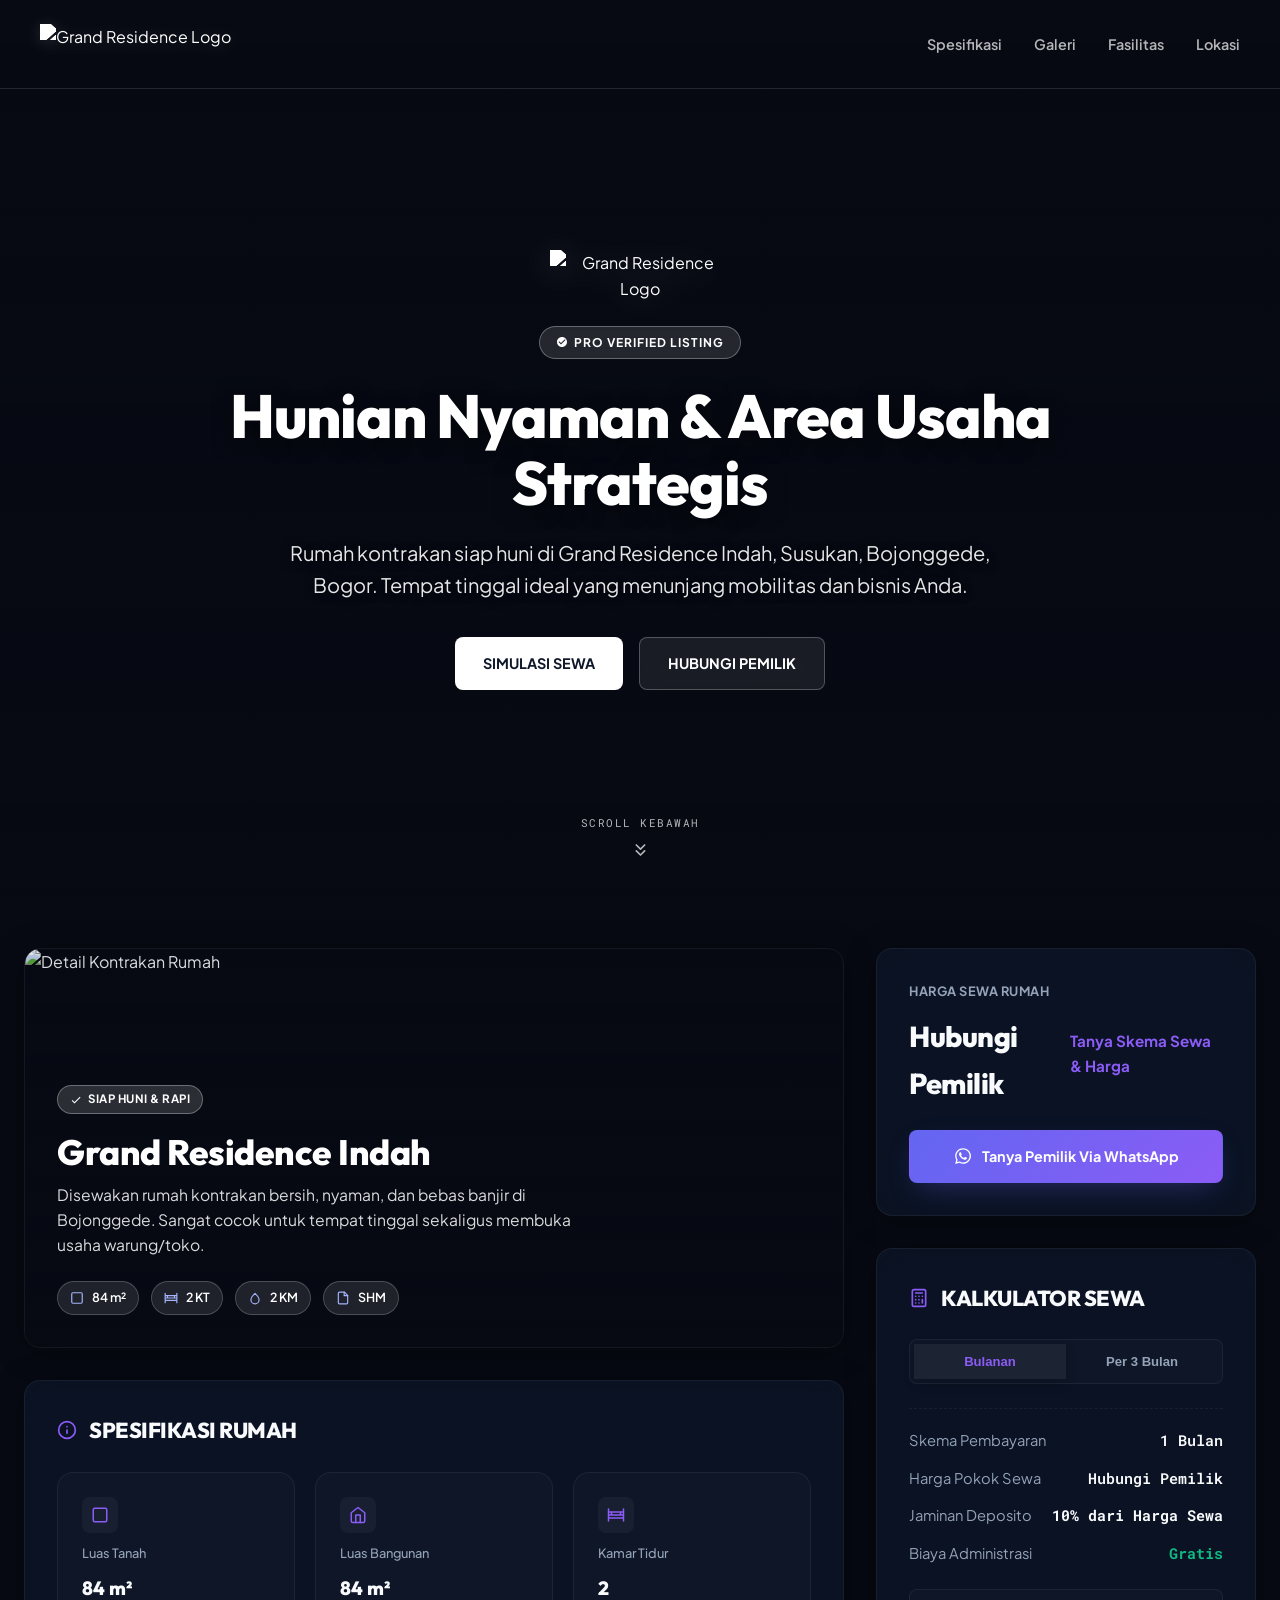
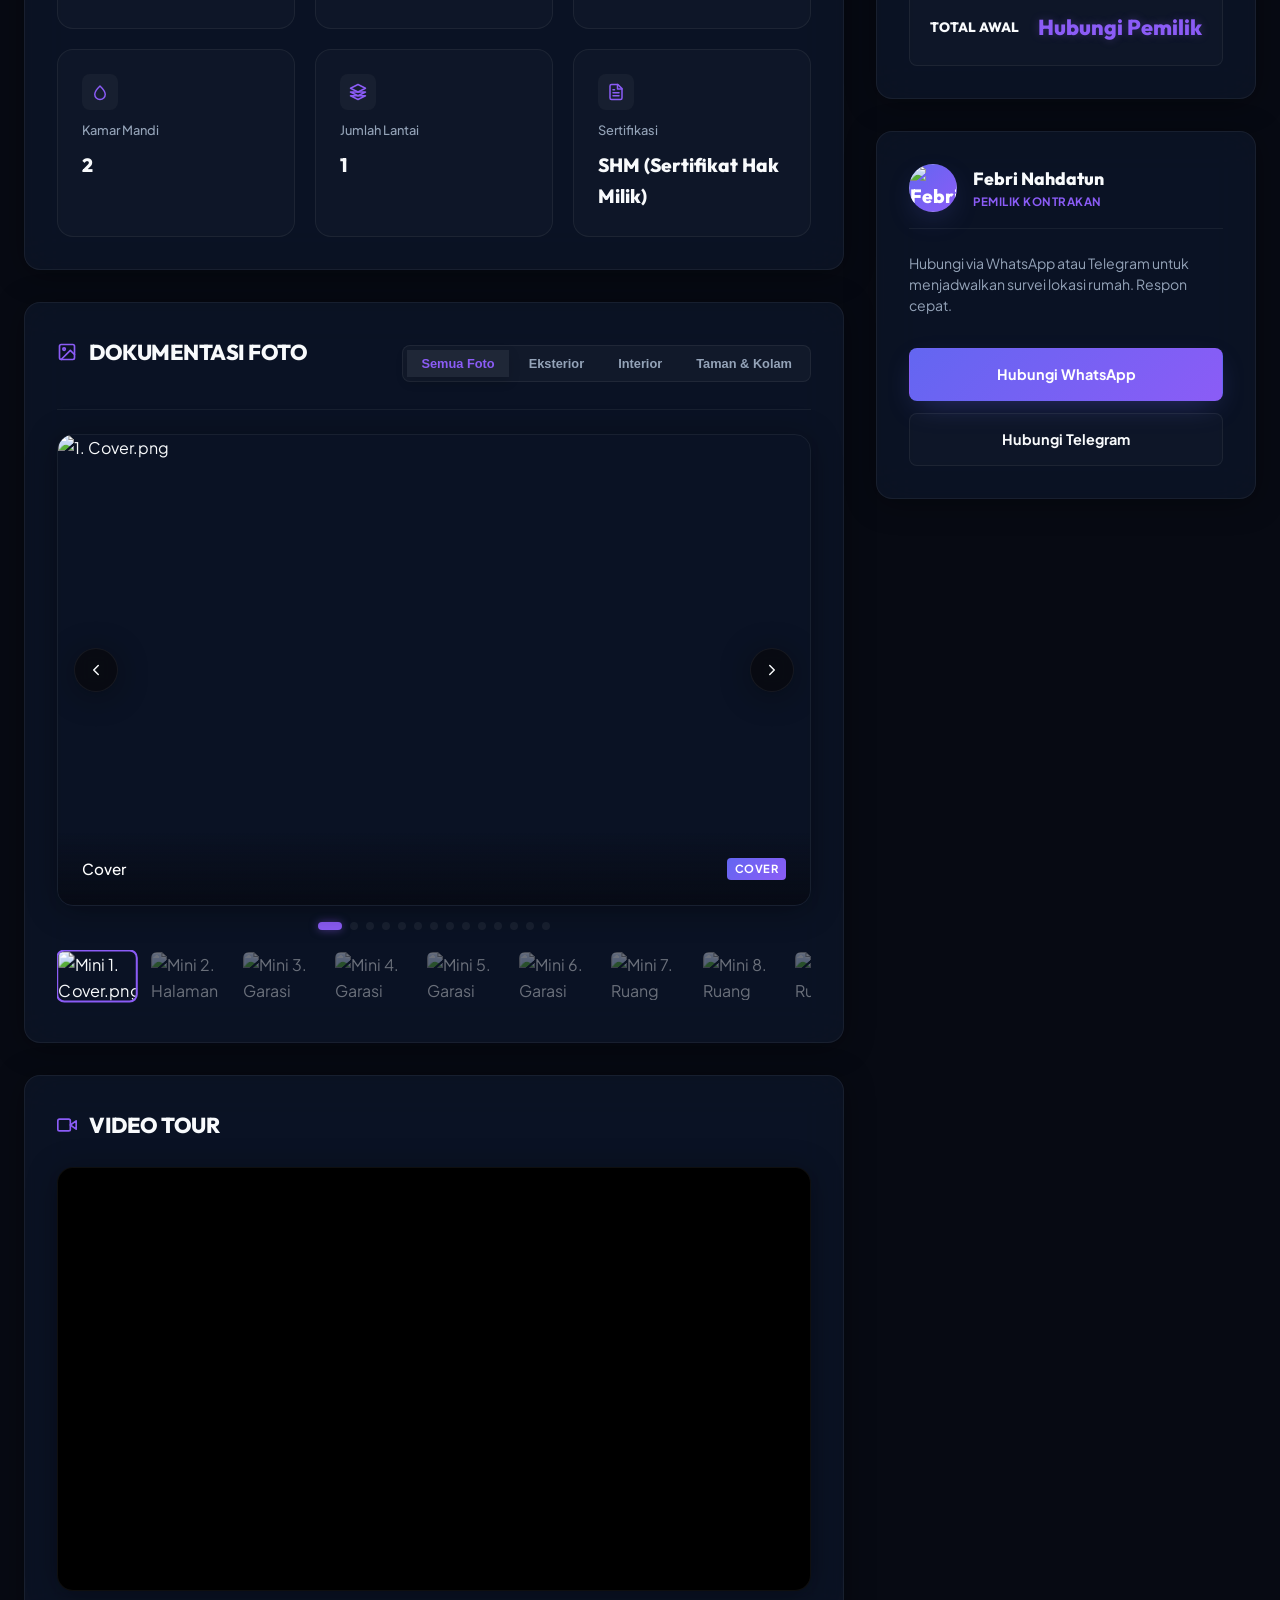
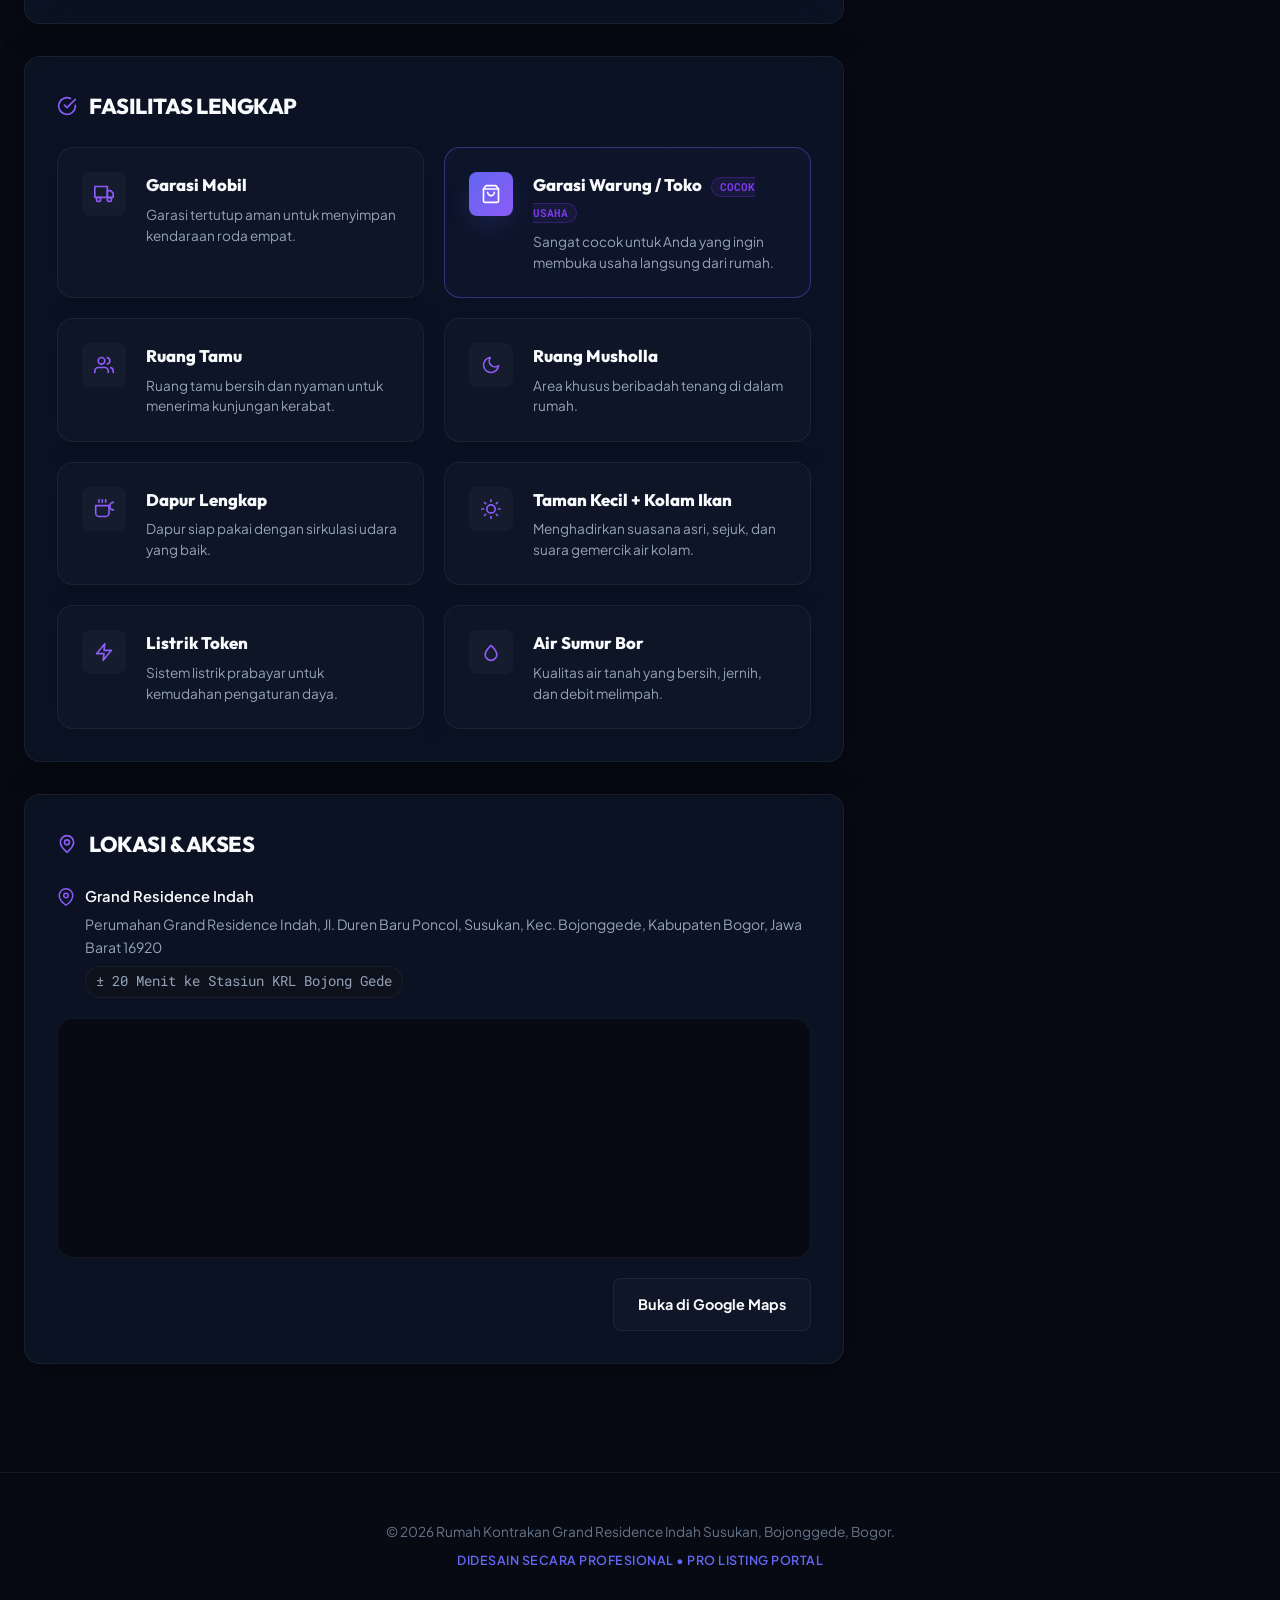
==== commit ee19f2d4: "Add files via upload" ====
--- a/index.html
+++ b/index.html
@@ -227,9 +227,8 @@
       <div class="price-widget" id="price-card">
         <span class="sidebar-price-label">Harga Sewa Rumah</span>
         <div class="sidebar-price-display">
-          <span style="font-size: 1.3rem; font-weight: 700; color: var(--text-secondary); margin-right: 2px;">Rp</span>
-          <span class="price-val" id="sidebar-price-val">1.700.000</span>
-          <span class="price-period" id="sidebar-price-period">/ Bulan</span>
+          <span class="price-val" id="sidebar-price-val" style="font-size: 1.8rem;">Hubungi Pemilik</span>
+          <span class="price-period" id="sidebar-price-period">Tanya Skema Sewa & Harga</span>
         </div>
         <div class="contact-buttons">
           <a class="btn-cta btn-whatsapp wa-contact-btn" id="btn-wa-sidebar" target="_blank">
@@ -262,11 +261,11 @@
           </div>
           <div class="calc-row">
             <span class="calc-label">Harga Pokok Sewa</span>
-            <span class="calc-val" id="calc-val-sewa">Rp 1.700.000</span>
+            <span class="calc-val" id="calc-val-sewa">Hubungi Pemilik</span>
           </div>
           <div class="calc-row">
             <span class="calc-label">Jaminan Deposito</span>
-            <span class="calc-val" style="color: var(--emerald); font-weight: 700;">Rp 0 (Bebas Deposit)</span>
+            <span class="calc-val" style="color: var(--text-primary); font-weight: 700;">10% dari Harga Sewa</span>
           </div>
           <div class="calc-row">
             <span class="calc-label">Biaya Administrasi</span>
@@ -276,7 +275,7 @@
 
         <div class="calc-total-box">
           <span class="calc-total-label">Total Awal</span>
-          <span class="calc-total-price" id="calc-total-val">Rp 1.700.000</span>
+          <span class="calc-total-price" id="calc-total-val">Hubungi Pemilik</span>
         </div>
       </div>
 
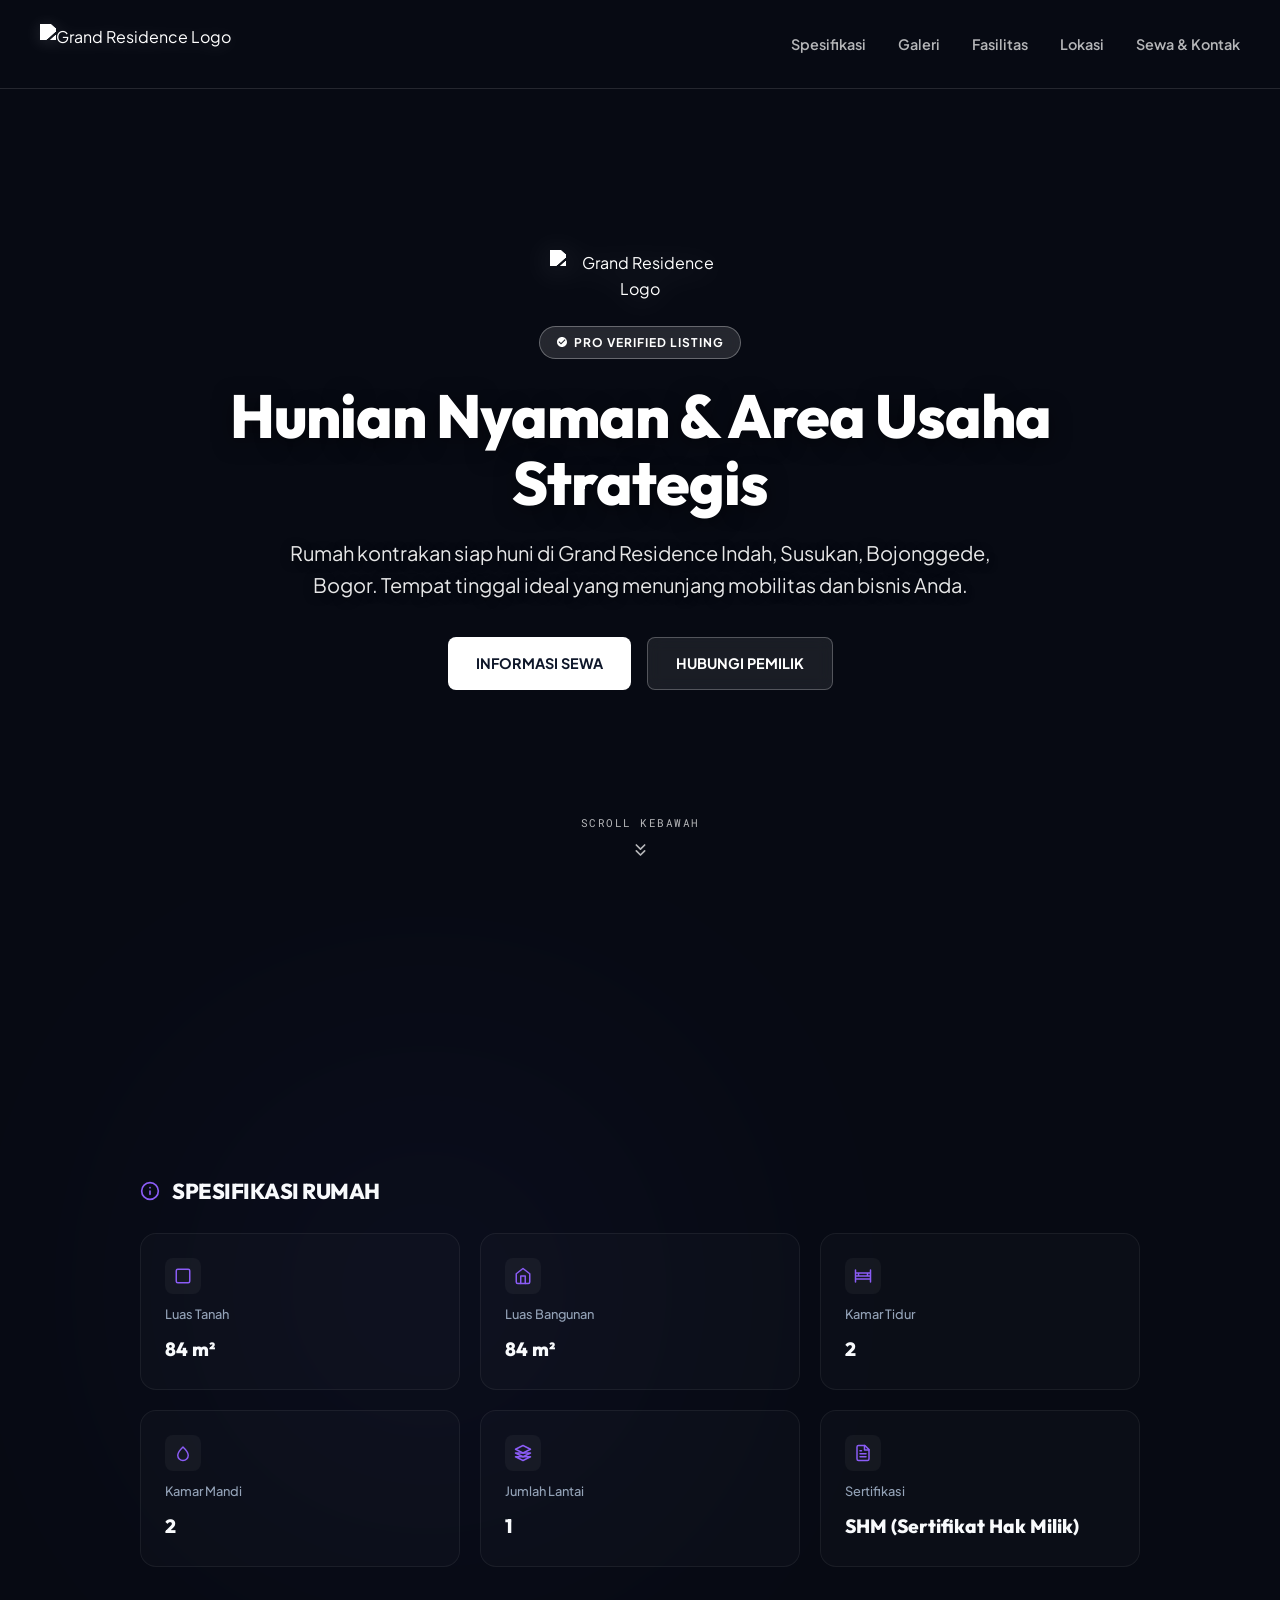
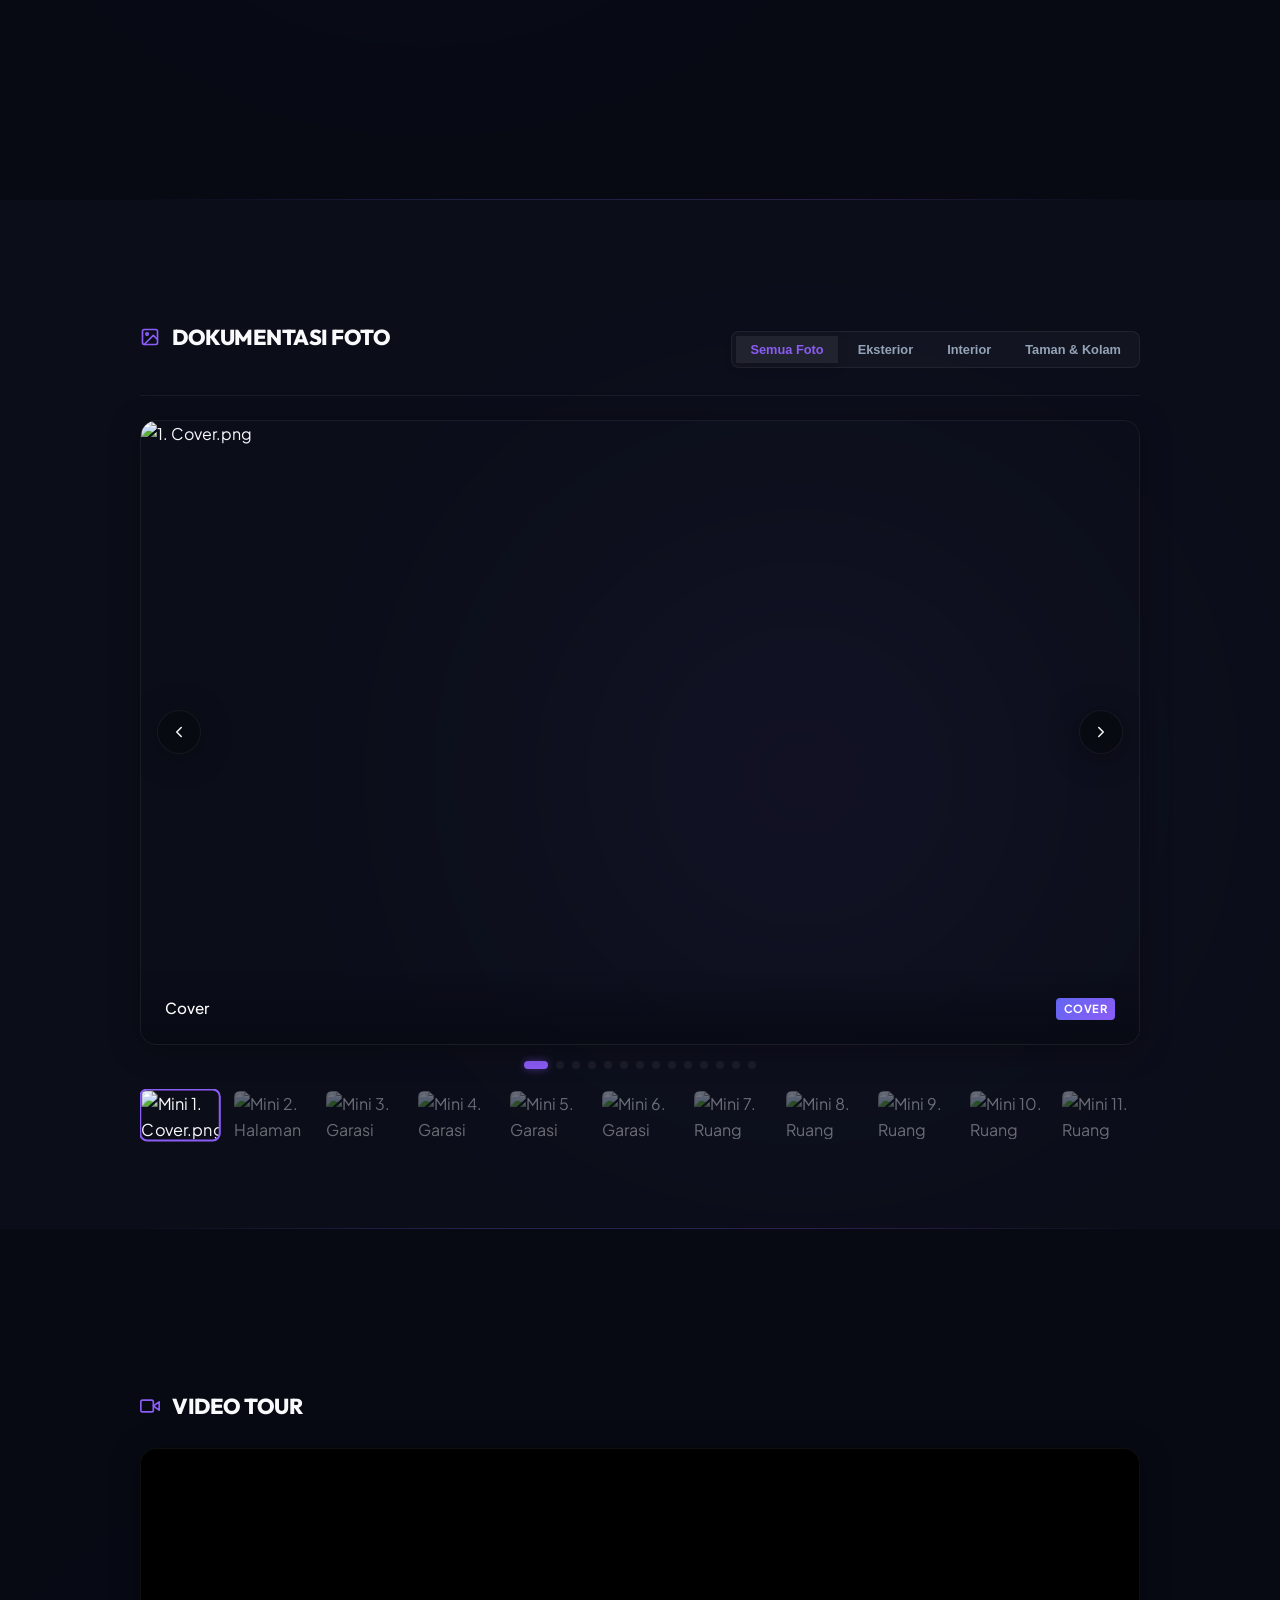
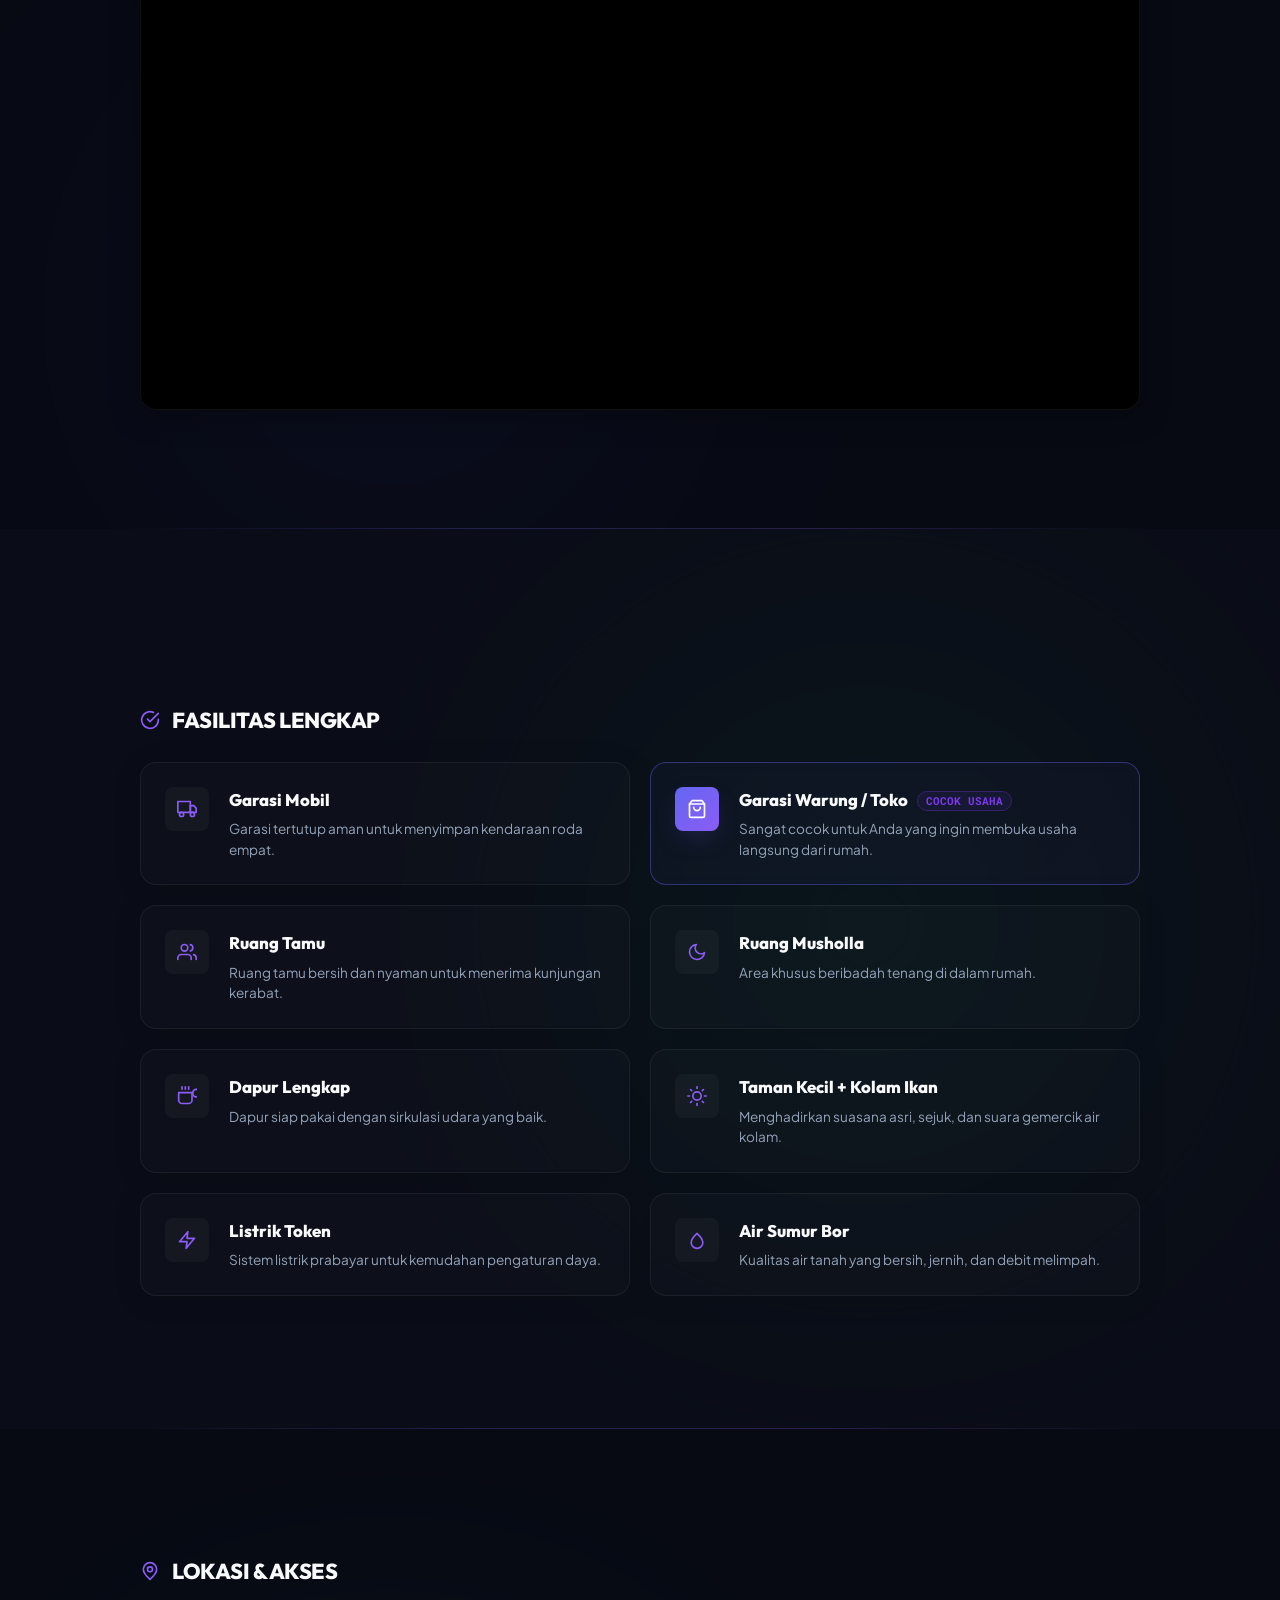
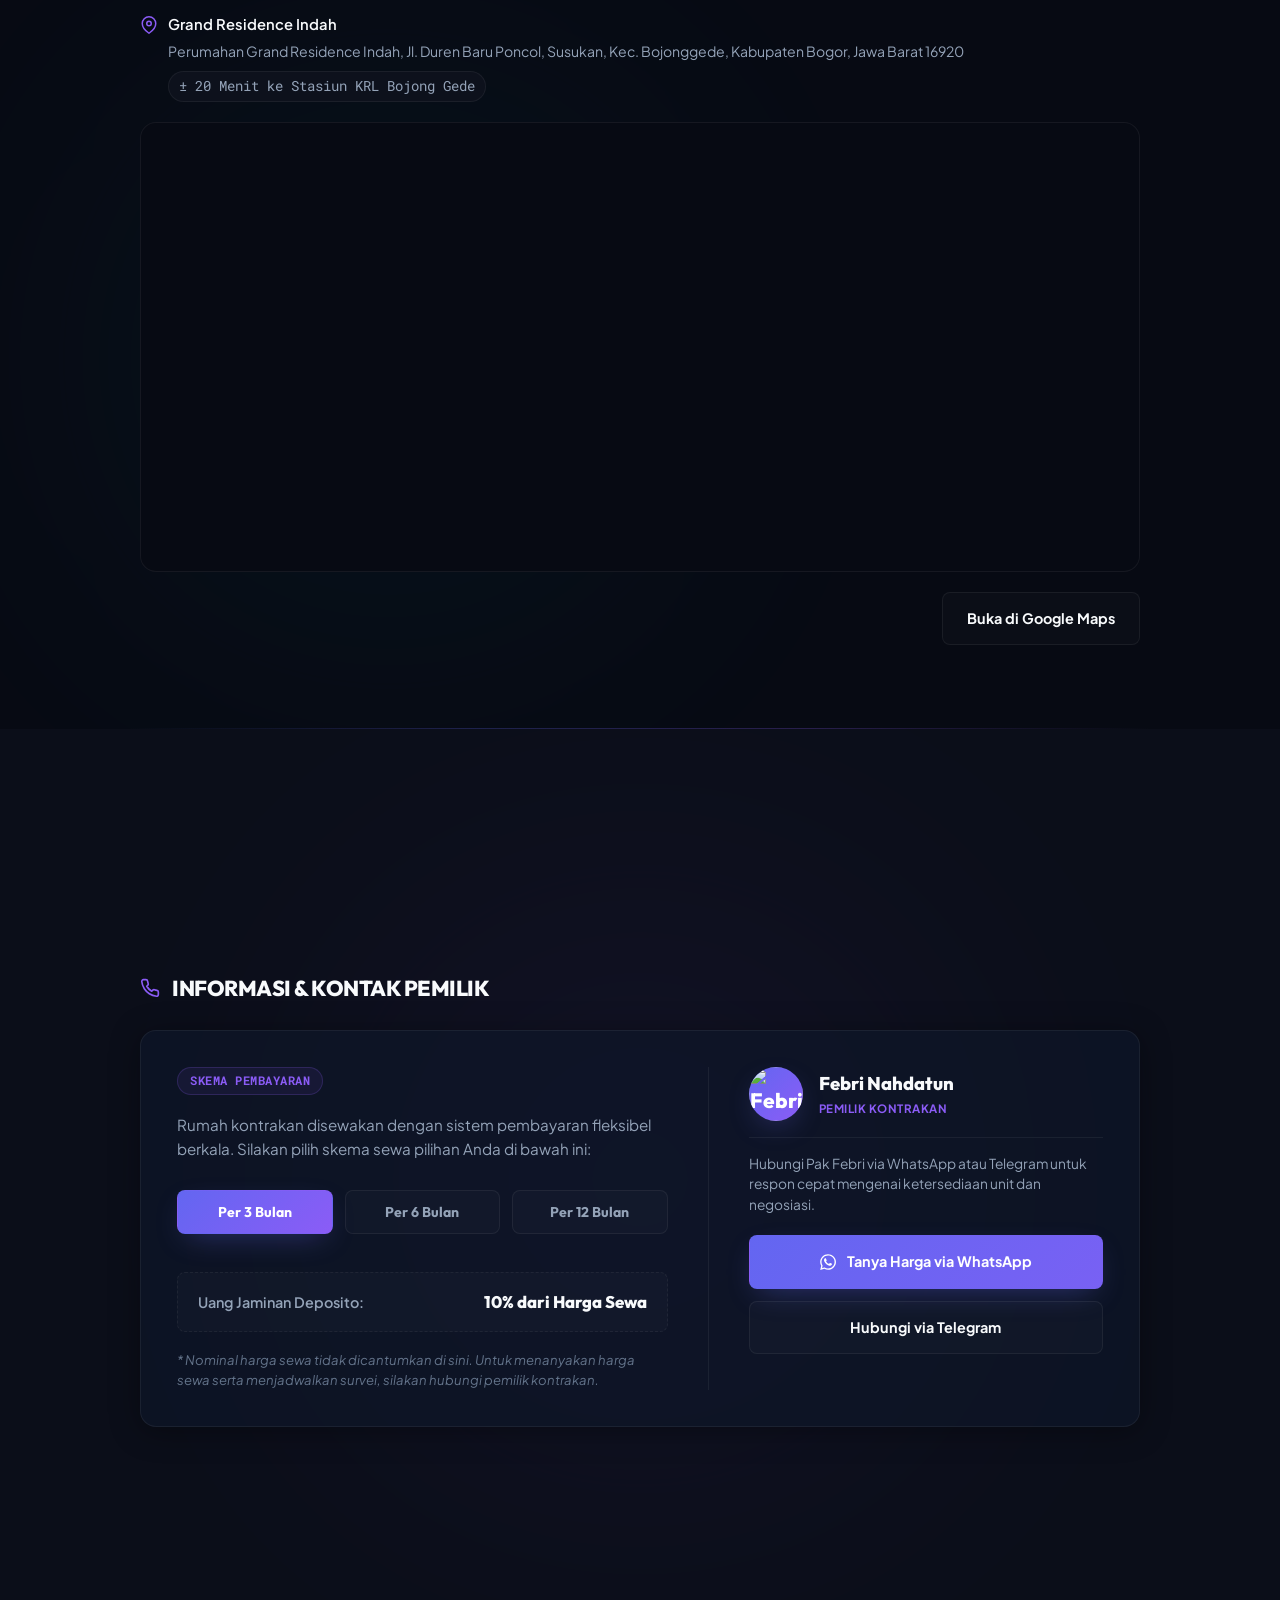
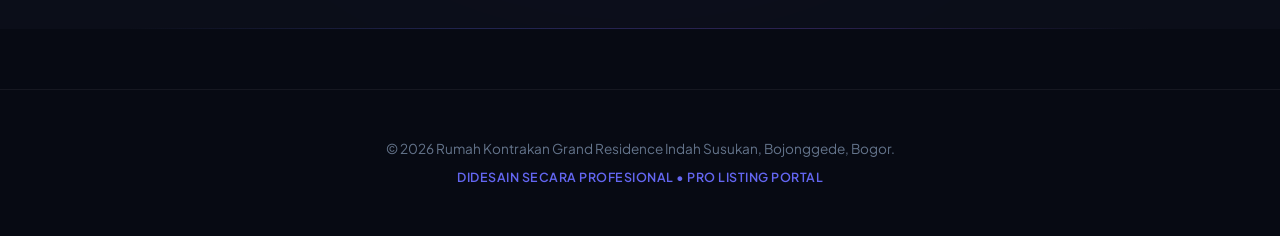
==== commit cb2681cf: "Add files via upload" ====
--- a/index.html
+++ b/index.html
@@ -34,6 +34,7 @@
         <li class="nav-link"><a href="#galeri" id="nav-link-gallery">Galeri</a></li>
         <li class="nav-link"><a href="#fasilitas" id="nav-link-facilities">Fasilitas</a></li>
         <li class="nav-link"><a href="#lokasi" id="nav-link-location">Lokasi</a></li>
+        <li class="nav-link"><a href="#informasi-sewa" id="nav-link-rent">Sewa & Kontak</a></li>
       </ul>
     </nav>
   </header>
@@ -60,7 +61,7 @@
       <h2 class="splash-title">Hunian Nyaman & Area Usaha Strategis</h2>
       <p class="splash-desc">Rumah kontrakan siap huni di Grand Residence Indah, Susukan, Bojonggede, Bogor. Tempat tinggal ideal yang menunjang mobilitas dan bisnis Anda.</p>
       <div class="splash-ctas">
-        <a href="#calculator" class="splash-btn splash-btn-primary" id="btn-splash-calc">Simulasi Sewa</a>
+        <a href="#informasi-sewa" class="splash-btn splash-btn-primary" id="btn-splash-calc">Informasi Sewa</a>
         <a class="splash-btn splash-btn-secondary wa-contact-btn" id="btn-splash-wa" target="_blank">Hubungi Pemilik</a>
       </div>
     </div>
@@ -75,50 +76,13 @@
     </div>
   </section>
 
-  <!-- Main Canvas Content -->
-  <main class="canvas-container" id="main-content">
-    
-    <!-- Left Main Canvas Workspace -->
-    <div class="canvas-main">
-      
-      <!-- Hero Highlight Widget (Inline visual summary) -->
-      <section class="hero-widget" id="hero-showcase">
-        <div class="hero-bg-wrapper">
-          <img class="hero-bg" src="" alt="Detail Kontrakan Rumah" id="hero-cover-img">
-        </div>
-        <div class="hero-overlay"></div>
-        <div class="hero-content">
-          <span class="hero-tag">
-            <svg viewBox="0 0 24 24">
-              <path d="M9 16.2L4.8 12l-1.4 1.4L9 19 21 7l-1.4-1.4L9 16.2z"/>
-            </svg>
-            SIAP HUNI & RAPI
-          </span>
-          <h1 class="hero-title">Grand Residence Indah</h1>
-          <p class="hero-description">Disewakan rumah kontrakan bersih, nyaman, dan bebas banjir di Bojonggede. Sangat cocok untuk tempat tinggal sekaligus membuka usaha warung/toko.</p>
-          <div class="hero-pills">
-            <div class="hero-pill">
-              <svg viewBox="0 0 24 24" fill="none" stroke="currentColor" stroke-width="2" stroke-linecap="round" stroke-linejoin="round" width="14" height="14"><rect x="3" y="3" width="18" height="18" rx="2" ry="2"></rect></svg>
-              <span>84 m²</span>
-            </div>
-            <div class="hero-pill">
-              <svg viewBox="0 0 24 24" fill="none" stroke="currentColor" stroke-width="2" stroke-linecap="round" stroke-linejoin="round" width="14" height="14"><path d="M2 4v16M2 8h20M2 12h20M2 16h20M22 4v16M18 8v4M6 8v4"></path></svg>
-              <span>2 KT</span>
-            </div>
-            <div class="hero-pill">
-              <svg viewBox="0 0 24 24" fill="none" stroke="currentColor" stroke-width="2" stroke-linecap="round" stroke-linejoin="round" width="14" height="14"><path d="M12 22a7 7 0 0 0 7-7c0-4.3-7-11-7-11S5 10.7 5 15a7 7 0 0 0 7 7z"></path></svg>
-              <span>2 KM</span>
-            </div>
-            <div class="hero-pill">
-              <svg viewBox="0 0 24 24" fill="none" stroke="currentColor" stroke-width="2" stroke-linecap="round" stroke-linejoin="round" width="14" height="14"><path d="M14.5 2H6a2 2 0 0 0-2 2v16a2 2 0 0 0 2 2h12a2 2 0 0 0 2-2V7.5L14.5 2z"></path><polyline points="14 2 14 8 20 8"></polyline></svg>
-              <span>SHM</span>
-            </div>
-          </div>
-        </div>
-      </section>
-
-      <!-- Specifications Grid Widget -->
-      <section class="spec-widget premium-panel" id="spesifikasi">
+  <!-- Main Viewport Sections -->
+  <main id="main-content">
+    
+    <!-- Section 1: Spesifikasi Rumah -->
+    <section class="viewport-section" id="spesifikasi">
+      <div class="section-glow-bg glow-specs"></div>
+      <div class="section-content-wrapper scroll-trigger-element scale-in">
         <h2 class="widget-title">
           <svg viewBox="0 0 24 24" fill="none" stroke="currentColor" stroke-width="2" stroke-linecap="round" stroke-linejoin="round"><circle cx="12" cy="12" r="10"></circle><line x1="12" y1="16" x2="12" y2="12"></line><line x1="12" y1="8" x2="12.01" y2="8"></line></svg>
           Spesifikasi Rumah
@@ -126,10 +90,13 @@
         <div class="spec-grid" id="spec-grid-container">
           <!-- Populated by JavaScript -->
         </div>
-      </section>
-
-      <!-- Media Shower Widget (Gallery Carousel) -->
-      <section class="gallery-widget premium-panel" id="galeri">
+      </div>
+    </section>
+
+    <!-- Section 2: Dokumentasi Foto -->
+    <section class="viewport-section" id="galeri">
+      <div class="section-glow-bg glow-gallery"></div>
+      <div class="section-content-wrapper scroll-trigger-element fade-in-up">
         <div class="gallery-header">
           <h2 class="widget-title">
             <svg viewBox="0 0 24 24" fill="none" stroke="currentColor" stroke-width="2" stroke-linecap="round" stroke-linejoin="round"><rect x="3" y="3" width="18" height="18" rx="2" ry="2"></rect><circle cx="8.5" cy="8.5" r="1.5"></circle><polyline points="21 15 16 10 5 21"></polyline></svg>
@@ -169,10 +136,13 @@
         <div class="thumbnail-strip" id="thumbnail-strip">
           <!-- Populated by JavaScript -->
         </div>
-      </section>
-
-      <!-- Video Tour Widget -->
-      <section class="video-widget premium-panel" id="video-tour">
+      </div>
+    </section>
+
+    <!-- Section 3: Video Tour -->
+    <section class="viewport-section" id="video-tour">
+      <div class="section-glow-bg glow-video"></div>
+      <div class="section-content-wrapper scroll-trigger-element scale-in">
         <h2 class="widget-title">
           <svg viewBox="0 0 24 24" fill="none" stroke="currentColor" stroke-width="2" stroke-linecap="round" stroke-linejoin="round"><polygon points="23 7 16 12 23 17 23 7"></polygon><rect x="1" y="5" width="15" height="14" rx="2" ry="2"></rect></svg>
           Video Tour
@@ -180,10 +150,13 @@
         <div class="video-player-container" id="video-tour-container">
           <!-- Populated by JavaScript -->
         </div>
-      </section>
-
-      <!-- Facilities Grid Widget -->
-      <section class="facilities-widget premium-panel" id="fasilitas">
+      </div>
+    </section>
+
+    <!-- Section 4: Fasilitas Lengkap -->
+    <section class="viewport-section" id="fasilitas">
+      <div class="section-glow-bg glow-facilities"></div>
+      <div class="section-content-wrapper scroll-trigger-element fade-in-up">
         <h2 class="widget-title">
           <svg viewBox="0 0 24 24" fill="none" stroke="currentColor" stroke-width="2" stroke-linecap="round" stroke-linejoin="round"><path d="M22 11.08V12a10 10 0 1 1-5.93-9.14"></path><polyline points="22 4 12 14.01 9 11.01"></polyline></svg>
           Fasilitas Lengkap
@@ -191,10 +164,13 @@
         <div class="facilities-grid" id="facilities-grid-container">
           <!-- Populated by JavaScript -->
         </div>
-      </section>
-
-      <!-- Location Widget -->
-      <section class="location-widget premium-panel" id="lokasi">
+      </div>
+    </section>
+
+    <!-- Section 5: Lokasi & Akses -->
+    <section class="viewport-section" id="lokasi">
+      <div class="section-glow-bg glow-location"></div>
+      <div class="section-content-wrapper scroll-trigger-element scale-in">
         <h2 class="widget-title">
           <svg viewBox="0 0 24 24" fill="none" stroke="currentColor" stroke-width="2" stroke-linecap="round" stroke-linejoin="round"><path d="M12 2a8 8 0 0 0-8 8c0 5.25 8 12 8 12s8-6.75 8-12a8 8 0 0 0-8-8z"></path><circle cx="12" cy="10" r="3"></circle></svg>
           Lokasi & Akses
@@ -216,90 +192,75 @@
             Buka di Google Maps
           </a>
         </div>
-      </section>
-
-    </div>
-
-    <!-- Right Sidebar Space -->
-    <aside class="canvas-sidebar">
-      
-      <!-- Price Display Card -->
-      <div class="price-widget" id="price-card">
-        <span class="sidebar-price-label">Harga Sewa Rumah</span>
-        <div class="sidebar-price-display">
-          <span class="price-val" id="sidebar-price-val" style="font-size: 1.8rem;">Hubungi Pemilik</span>
-          <span class="price-period" id="sidebar-price-period">Tanya Skema Sewa & Harga</span>
-        </div>
-        <div class="contact-buttons">
-          <a class="btn-cta btn-whatsapp wa-contact-btn" id="btn-wa-sidebar" target="_blank">
-            <svg viewBox="0 0 448 512">
-              <path d="M380.9 97.1C339 55.1 283.2 32 223.9 32c-122.4 0-222 99.6-222 222 0 39.1 10.2 77.3 29.6 111L3 480l117.7-30.9c32.4 17.7 68.9 27 106.1 27h.1c122.3 0 224.1-99.6 224.1-222 0-59.3-25.2-115-67.1-157zm-157 341.6c-33.2 0-65.7-8.9-94-25.7l-6.7-4-69.8 18.3L72 359.2l-4.4-7c-18.5-29.4-28.2-63.3-28.2-98.2 0-101.7 82.8-184.5 184.6-184.5 49.3 0 95.6 19.2 130.4 54.1 34.8 34.9 56.2 81.2 56.1 130.5 0 101.8-84.9 184.6-186.6 184.6zm101.2-138.2c-5.5-2.8-32.8-16.2-37.9-18-5.1-1.9-8.8-2.8-12.5 2.8-3.7 5.6-14.3 18-17.6 21.8-3.2 3.7-6.5 4.2-12 1.4-32.6-16.3-54-29.1-75.5-66-5.7-9.8 5.7-9.1 16.3-30.3 1.8-3.7.9-6.9-.5-9.7-1.4-2.8-12.5-30.1-17.1-41.2-4.5-10.8-9.1-9.3-12.5-9.5-3.2-.2-6.9-.2-10.6-.2-3.7 0-9.7 1.4-14.8 6.9-5.1 5.6-19.4 19-19.4 46.3 0 27.3 19.9 53.7 22.6 57.4 2.8 3.7 39.1 59.7 94.8 83.8 35.2 15.2 49 16.5 66.6 13.9 10.7-1.6 32.8-13.4 37.4-26.4 4.6-13 4.6-24.1 3.2-26.4-1.3-2.5-5-3.9-10.5-6.6z"/>
-            </svg>
-            Tanya Pemilik Via WhatsApp
-          </a>
-        </div>
-      </div>
-
-      <!-- Price Calculator Widget -->
-      <div class="calc-widget premium-panel" id="calculator">
-        <h2 class="widget-title">
-          <svg viewBox="0 0 24 24" fill="none" stroke="currentColor" stroke-width="2" stroke-linecap="round" stroke-linejoin="round"><rect x="4" y="2" width="16" height="20" rx="2" ry="2"></rect><line x1="8" y1="6" x2="16" y2="6"></line><line x1="16" y1="14" x2="16" y2="18"></line><path d="M16 10h.01"></path><path d="M12 10h.01"></path><path d="M8 10h.01"></path><path d="M12 14h.01"></path><path d="M8 14h.01"></path><path d="M12 18h.01"></path><path d="M8 18h.01"></path></svg>
-          Kalkulator Sewa
+      </div>
+    </section>
+
+    <!-- Section 6: Informasi Sewa & Kontak Pemilik -->
+    <section class="viewport-section" id="informasi-sewa">
+      <div class="section-glow-bg glow-contact"></div>
+      <div class="section-content-wrapper scroll-trigger-element fade-in-up">
+        <h2 class="widget-title">
+          <svg viewBox="0 0 24 24" fill="none" stroke="currentColor" stroke-width="2" stroke-linecap="round" stroke-linejoin="round"><path d="M22 16.92v3a2 2 0 0 1-2.18 2 19.79 19.79 0 0 1-8.63-3.07 19.5 19.5 0 0 1-6-6 19.79 19.79 0 0 1-3.07-8.67A2 2 0 0 1 4.11 2h3a2 2 0 0 1 2 1.72 12.84 12.84 0 0 0 .7 2.81 2 2 0 0 1-.45 2.11L8.09 9.91a16 16 0 0 0 6 6l1.27-1.27a2 2 0 0 1 2.11-.45 12.84 12.84 0 0 0 2.81.7A2 2 0 0 1 22 16.92z"></path></svg>
+          Informasi & Kontak Pemilik
         </h2>
         
-        <!-- Toggle -->
-        <div class="calc-toggle-container">
-          <button class="calc-btn active" id="calc-monthly-btn" data-period="monthly">Bulanan</button>
-          <button class="calc-btn" id="calc-quarterly-btn" data-period="quarterly">Per 3 Bulan</button>
-        </div>
-
-        <!-- Breakdown Details -->
-        <div class="calc-details">
-          <div class="calc-row">
-            <span class="calc-label">Skema Pembayaran</span>
-            <span class="calc-val" id="calc-label-durasi">1 Bulan</span>
+        <div class="unified-contact-card premium-panel">
+          <div class="contact-card-split">
+            <!-- Left Info Panel -->
+            <div class="contact-info-block">
+              <span class="info-badge">Skema Pembayaran</span>
+              <p class="info-text">
+                Rumah kontrakan disewakan dengan sistem pembayaran fleksibel berkala. Silakan pilih skema sewa pilihan Anda di bawah ini:
+              </p>
+              
+              <!-- Rent Scheme Selection Tabs -->
+              <div class="scheme-select-group" id="scheme-select-container">
+                <button class="scheme-btn active" data-scheme="3 Bulan">Per 3 Bulan</button>
+                <button class="scheme-btn" data-scheme="6 Bulan">Per 6 Bulan</button>
+                <button class="scheme-btn" data-scheme="12 Bulan">Per 12 Bulan</button>
+              </div>
+
+              <!-- Deposit details -->
+              <div class="deposit-info-box">
+                <span class="deposit-label">Uang Jaminan Deposito:</span>
+                <span class="deposit-val">10% dari Harga Sewa</span>
+              </div>
+              
+              <p class="price-disclaimer-text">
+                * Nominal harga sewa tidak dicantumkan di sini. Untuk menanyakan harga sewa serta menjadwalkan survei, silakan hubungi pemilik kontrakan.
+              </p>
+            </div>
+
+            <!-- Right Profile & Contact Panel -->
+            <div class="contact-profile-block">
+              <div class="owner-profile-lg">
+                <div class="owner-avatar-lg" id="owner-avatar-lg-container">FN</div>
+                <div class="owner-meta-lg">
+                  <span class="owner-name-lg">Febri Nahdatun</span>
+                  <span class="owner-title-lg">Pemilik Kontrakan</span>
+                </div>
+              </div>
+              
+              <p class="owner-p-desc">
+                Hubungi Pak Febri via WhatsApp atau Telegram untuk respon cepat mengenai ketersediaan unit dan negosiasi.
+              </p>
+              
+              <div class="contact-actions-vertical">
+                <a class="btn-cta btn-whatsapp wa-contact-btn" id="btn-wa-unified" target="_blank">
+                  <svg viewBox="0 0 448 512" fill="currentColor">
+                    <path d="M380.9 97.1C339 55.1 283.2 32 223.9 32c-122.4 0-222 99.6-222 222 0 39.1 10.2 77.3 29.6 111L3 480l117.7-30.9c32.4 17.7 68.9 27 106.1 27h.1c122.3 0 224.1-99.6 224.1-222 0-59.3-25.2-115-67.1-157zm-157 341.6c-33.2 0-65.7-8.9-94-25.7l-6.7-4-69.8 18.3L72 359.2l-4.4-7c-18.5-29.4-28.2-63.3-28.2-98.2 0-101.7 82.8-184.5 184.6-184.5 49.3 0 95.6 19.2 130.4 54.1 34.8 34.9 56.2 81.2 56.1 130.5 0 101.8-84.9 184.6-186.6 184.6zm101.2-138.2c-5.5-2.8-32.8-16.2-37.9-18-5.1-1.9-8.8-2.8-12.5 2.8-3.7 5.6-14.3 18-17.6 21.8-3.2 3.7-6.5 4.2-12 1.4-32.6-16.3-54-29.1-75.5-66-5.7-9.8 5.7-9.1 16.3-30.3 1.8-3.7.9-6.9-.5-9.7-1.4-2.8-12.5-30.1-17.1-41.2-4.5-10.8-9.1-9.3-12.5-9.5-3.2-.2-6.9-.2-10.6-.2-3.7 0-9.7 1.4-14.8 6.9-5.1 5.6-19.4 19-19.4 46.3 0 27.3 19.9 53.7 22.6 57.4 2.8 3.7 39.1 59.7 94.8 83.8 35.2 15.2 49 16.5 66.6 13.9 10.7-1.6 32.8-13.4 37.4-26.4 4.6-13 4.6-24.1 3.2-26.4-1.3-2.5-5-3.9-10.5-6.6z"/>
+                  </svg>
+                  Tanya Harga via WhatsApp
+                </a>
+                <a class="btn-cta btn-telegram tg-contact-btn" id="btn-tg-unified" target="_blank">
+                  Hubungi via Telegram
+                </a>
+              </div>
+            </div>
           </div>
-          <div class="calc-row">
-            <span class="calc-label">Harga Pokok Sewa</span>
-            <span class="calc-val" id="calc-val-sewa">Hubungi Pemilik</span>
-          </div>
-          <div class="calc-row">
-            <span class="calc-label">Jaminan Deposito</span>
-            <span class="calc-val" style="color: var(--text-primary); font-weight: 700;">10% dari Harga Sewa</span>
-          </div>
-          <div class="calc-row">
-            <span class="calc-label">Biaya Administrasi</span>
-            <span class="calc-val" style="color: var(--emerald); font-weight: 700;">Gratis</span>
-          </div>
-        </div>
-
-        <div class="calc-total-box">
-          <span class="calc-total-label">Total Awal</span>
-          <span class="calc-total-price" id="calc-total-val">Hubungi Pemilik</span>
-        </div>
-      </div>
-
-      <!-- Owner Info Profile Widget -->
-      <div class="owner-widget premium-panel" id="owner-card">
-        <div class="owner-profile">
-          <div class="owner-avatar" id="owner-avatar-container">FN</div>
-          <div class="owner-details">
-            <span class="owner-name">Febri Nahdatun</span>
-            <span class="owner-title">Pemilik Kontrakan</span>
-          </div>
-        </div>
-        <p style="font-size: 0.88rem; color: var(--text-secondary); line-height: 1.5; margin-bottom: 8px;">Hubungi via WhatsApp atau Telegram untuk menjadwalkan survei lokasi rumah. Respon cepat.</p>
-        <div class="contact-buttons">
-          <a class="btn-cta btn-whatsapp wa-contact-btn" id="btn-wa-owner" target="_blank">
-            Hubungi WhatsApp
-          </a>
-          <a class="btn-cta btn-telegram tg-contact-btn" id="btn-tg-owner" target="_blank">
-            Hubungi Telegram
-          </a>
-        </div>
-      </div>
-
-    </aside>
+        </div>
+      </div>
+    </section>
 
   </main>
 
--- a/styles.css
+++ b/styles.css
@@ -82,35 +82,105 @@
 }
 
 /* ==========================================================================
-   LAYOUT STRUCTURE (Centered & Auto-Fitting Grid)
+   LAYOUT STRUCTURE (Fullscreen Viewport Sections & Glow Shapes)
    ========================================================================== */
 
-.canvas-container {
-  display: grid;
-  grid-template-columns: 1fr 380px;
-  gap: 32px;
-  max-width: 1280px;
-  width: 100%;
-  margin: 0 auto;
-  padding: 48px 24px;
+.viewport-section {
   position: relative;
-}
-
-/* min-width: 0 prevents flex child elements from forcing column expansion */
-.canvas-main {
-  min-width: 0;
-  display: flex;
-  flex-direction: column;
-  gap: 32px;
-}
-
-.canvas-sidebar {
-  position: sticky;
-  top: 104px;
-  height: fit-content;
-  display: flex;
-  flex-direction: column;
-  gap: 32px;
+  min-height: 100vh;
+  width: 100%;
+  display: flex;
+  align-items: center;
+  justify-content: center;
+  padding: 120px 24px 80px 24px; /* Space for sticky header */
+  overflow: hidden;
+  transition: background-color 0.8s ease;
+}
+
+/* Elegant Glowing Border Bottom Divider between sections */
+.viewport-section::after {
+  content: '';
+  position: absolute;
+  bottom: 0;
+  left: 10%;
+  width: 80%;
+  height: 1px;
+  background: linear-gradient(90deg, transparent, rgba(99, 102, 241, 0.25), rgba(139, 92, 246, 0.25), transparent);
+  z-index: 2;
+}
+
+.section-content-wrapper {
+  max-width: 1000px;
+  width: 100%;
+  z-index: 5;
+  position: relative;
+}
+
+/* Distinct Shape Background Hues for boundaries */
+#spesifikasi { background-color: #070A13; }
+#galeri { background-color: #0B0E19; }
+#video-tour { background-color: #070A13; }
+#fasilitas { background-color: #0A0D17; }
+#lokasi { background-color: #070A13; }
+#informasi-sewa { background-color: #0B0E19; }
+
+/* Background Ambient Glow Shapes with specific offsets */
+.section-glow-bg {
+  position: absolute;
+  border-radius: 50%;
+  filter: blur(150px);
+  opacity: 0.12;
+  pointer-events: none;
+  z-index: 1;
+}
+
+.glow-specs {
+  top: 10%;
+  left: 10%;
+  width: 600px;
+  height: 600px;
+  background: radial-gradient(circle, #6366F1 0%, transparent 70%);
+}
+
+.glow-gallery {
+  bottom: 10%;
+  right: 10%;
+  width: 700px;
+  height: 700px;
+  background: radial-gradient(circle, #8B5CF6 0%, transparent 70%);
+}
+
+.glow-video {
+  top: 40%;
+  left: 5%;
+  width: 650px;
+  height: 650px;
+  background: radial-gradient(circle, #4F46E5 0%, transparent 70%);
+}
+
+.glow-facilities {
+  top: 5%;
+  right: 5%;
+  width: 700px;
+  height: 700px;
+  background: radial-gradient(circle, #10B981 0%, transparent 70%);
+}
+
+.glow-location {
+  bottom: 5%;
+  left: 5%;
+  width: 650px;
+  height: 650px;
+  background: radial-gradient(circle, #06B6D4 0%, transparent 70%);
+}
+
+.glow-contact {
+  top: 50%;
+  left: 50%;
+  transform: translate(-50%, -50%);
+  width: 750px;
+  height: 750px;
+  background: radial-gradient(circle, #8B5CF6 0%, transparent 70%);
 }
 
 /* Premium Card Panels */
@@ -120,7 +190,7 @@
   backdrop-filter: blur(20px) saturate(180%);
   -webkit-backdrop-filter: blur(20px) saturate(180%);
   border-radius: var(--radius-md);
-  padding: 32px;
+  padding: 36px;
   box-shadow: var(--card-shadow);
   transition: var(--transition-smooth);
 }
@@ -921,146 +991,146 @@
 }
 
 /* ==========================================================================
-   RENT CALCULATOR & PRICE SIDEBAR WIDGETS
+   SCROLL ENTRANCE ANIMATIONS
    ========================================================================== */
 
-.price-widget {
-  padding: 32px;
-  background: var(--bg-card);
-  border: 1px solid var(--border-color);
-  backdrop-filter: blur(20px) saturate(180%);
-  -webkit-backdrop-filter: blur(20px) saturate(180%);
-  border-radius: var(--radius-md);
-  box-shadow: var(--card-shadow);
-}
-
-.price-widget:hover {
-  border-color: rgba(99, 102, 241, 0.2);
-  box-shadow: 0 20px 40px -15px rgba(0, 0, 0, 0.4);
-}
-
-.sidebar-price-label {
-  font-size: 0.8rem;
+.scroll-trigger-element {
+  opacity: 0;
+  transition: opacity 1s cubic-bezier(0.16, 1, 0.3, 1), transform 1s cubic-bezier(0.16, 1, 0.3, 1);
+  will-change: transform, opacity;
+}
+
+.scroll-trigger-element.fade-in-up {
+  transform: translateY(40px);
+}
+
+.scroll-trigger-element.scale-in {
+  transform: scale(0.96);
+}
+
+.scroll-trigger-element.active-scroll {
+  opacity: 1;
+  transform: translateY(0) scale(1) !important;
+}
+
+/* ==========================================================================
+   UNIFIED BOTTOM CONTACT & INFO SECTION
+   ========================================================================== */
+
+.unified-contact-card {
+  width: 100%;
+}
+
+.contact-card-split {
+  display: grid;
+  grid-template-columns: 1.2fr 0.8fr;
+  gap: 40px;
+}
+
+.contact-info-block {
+  display: flex;
+  flex-direction: column;
+  gap: 18px;
+  border-right: 1px solid var(--border-color);
+  padding-right: 40px;
+}
+
+.info-badge {
+  display: inline-block;
+  width: fit-content;
+  font-family: var(--font-mono);
+  font-size: 0.72rem;
+  font-weight: 700;
+  color: #8B5CF6;
+  background: rgba(139, 92, 246, 0.08);
+  border: 1px solid rgba(139, 92, 246, 0.2);
+  padding: 4px 12px;
+  border-radius: 100px;
+  text-transform: uppercase;
+  letter-spacing: 0.5px;
+}
+
+.info-text {
+  font-size: 0.95rem;
   color: var(--text-secondary);
-  text-transform: uppercase;
-  font-weight: 700;
-  letter-spacing: 0.5px;
-  margin-bottom: 12px;
-  display: block;
-}
-
-.sidebar-price-display {
-  display: flex;
-  align-items: baseline;
-  gap: 6px;
-  margin-bottom: 24px;
-}
-
-.price-val {
-  font-family: var(--font-title);
-  font-size: 2.4rem;
-  font-weight: 800;
-  color: var(--text-primary);
-  letter-spacing: -0.5px;
-}
-
-.price-period {
-  font-size: 0.95rem;
-  color: #8B5CF6;
-  font-weight: 700;
-}
-
-.calc-toggle-container {
-  display: flex;
+  line-height: 1.6;
+}
+
+/* Scheme select buttons styling */
+.scheme-select-group {
+  display: flex;
+  gap: 12px;
+  margin: 10px 0;
+  flex-wrap: wrap;
+}
+
+.scheme-btn {
+  flex: 1;
+  min-width: 110px;
   background: rgba(255, 255, 255, 0.02);
   border: 1px solid var(--border-color);
-  padding: 4px;
+  color: var(--text-secondary);
+  padding: 12px 16px;
   border-radius: var(--radius-sm);
-  margin-bottom: 24px;
-}
-
-.calc-btn {
-  flex: 1;
-  background: transparent;
-  border: none;
+  font-family: var(--font-title);
+  font-weight: 700;
+  font-size: 0.88rem;
+  cursor: pointer;
+  transition: var(--transition-smooth);
+}
+
+.scheme-btn:hover {
+  background: rgba(255, 255, 255, 0.05);
+  border-color: rgba(99, 102, 241, 0.3);
+  color: var(--text-primary);
+}
+
+.scheme-btn.active {
+  background: var(--primary-gradient);
+  border-color: transparent;
+  color: #FFFFFF;
+  box-shadow: var(--glow-shadow);
+}
+
+.deposit-info-box {
+  display: flex;
+  justify-content: space-between;
+  align-items: center;
+  background: rgba(255, 255, 255, 0.02);
+  border: 1px dashed var(--border-color);
+  padding: 16px 20px;
+  border-radius: var(--radius-sm);
+  margin-top: 10px;
+}
+
+.deposit-label {
+  font-size: 0.9rem;
+  font-weight: 600;
   color: var(--text-secondary);
-  padding: 10px;
-  font-size: 0.82rem;
-  font-weight: 700;
-  border-radius: var(--radius-xs);
-  cursor: pointer;
-  transition: var(--transition-fast);
-}
-
-.calc-btn.active {
-  background: rgba(255, 255, 255, 0.06);
-  color: #8B5CF6;
-  box-shadow: 0 4px 12px rgba(0, 0, 0, 0.15);
-}
-
-.calc-details {
-  display: flex;
-  flex-direction: column;
-  gap: 14px;
-  margin-bottom: 24px;
-  border-top: 1px dashed var(--border-color);
-  padding-top: 20px;
-}
-
-.calc-row {
-  display: flex;
-  justify-content: space-between;
-  align-items: center;
-  font-size: 0.92rem;
-}
-
-.calc-label {
-  color: var(--text-secondary);
-}
-
-.calc-val {
-  font-family: var(--font-mono);
-  font-weight: 600;
-  color: var(--text-primary);
-}
-
-.calc-total-box {
-  background: rgba(255, 255, 255, 0.02);
-  border: 1px solid var(--border-color);
-  padding: 20px;
-  border-radius: var(--radius-sm);
-  display: flex;
-  justify-content: space-between;
-  align-items: center;
-}
-
-.calc-total-label {
+}
+
+.deposit-val {
   font-family: var(--font-title);
   font-weight: 800;
   color: var(--text-primary);
-  text-transform: uppercase;
-  font-size: 0.85rem;
-}
-
-.calc-total-price {
-  font-family: var(--font-title);
-  font-size: 1.35rem;
-  font-weight: 800;
-  color: #8B5CF6;
-  text-shadow: 0 0 10px rgba(139, 92, 246, 0.3);
-}
-
-/* ==========================================================================
-   OWNER & CALL TO ACTION WIDGETS
-   ========================================================================== */
-
-.owner-widget {
+  font-size: 1.05rem;
+}
+
+.price-disclaimer-text {
+  font-size: 0.82rem;
+  color: var(--text-muted);
+  line-height: 1.5;
+  font-style: italic;
+}
+
+/* Profile right block */
+.contact-profile-block {
   display: flex;
   flex-direction: column;
-  gap: 24px;
-}
-
-.owner-profile {
+  gap: 16px;
+}
+
+.owner-profile-lg {
   display: flex;
   align-items: center;
   gap: 16px;
@@ -1068,49 +1138,58 @@
   padding-bottom: 16px;
 }
 
-.owner-avatar {
-  width: 48px;
-  height: 48px;
+.owner-avatar-lg {
+  width: 54px;
+  height: 54px;
+  border-radius: 50%;
   background: var(--primary-gradient);
-  border-radius: 50%;
+  box-shadow: var(--glow-shadow);
   display: flex;
   align-items: center;
   justify-content: center;
-  color: #FFFFFF;
   font-family: var(--font-title);
   font-weight: 800;
-  font-size: 1.2rem;
-  box-shadow: var(--glow-shadow);
+  font-size: 1.3rem;
+  color: #FFFFFF;
   overflow: hidden;
 }
 
-.owner-avatar-img {
+.owner-avatar-img-lg {
   width: 100%;
   height: 100%;
   object-fit: cover;
   border: 1.5px solid rgba(255, 255, 255, 0.2);
 }
 
-.owner-details {
+.owner-meta-lg {
   display: flex;
   flex-direction: column;
-}
-
-.owner-name {
+  gap: 2px;
+}
+
+.owner-name-lg {
   font-family: var(--font-title);
+  font-size: 1.15rem;
   font-weight: 800;
-  font-size: 1.1rem;
-}
-
-.owner-title {
+  color: var(--text-primary);
+}
+
+.owner-title-lg {
   font-size: 0.72rem;
   color: #8B5CF6;
+  font-weight: 700;
   text-transform: uppercase;
-  font-weight: 700;
   letter-spacing: 0.5px;
 }
 
-.contact-buttons {
+.owner-p-desc {
+  font-size: 0.86rem;
+  color: var(--text-secondary);
+  line-height: 1.5;
+  margin-bottom: 4px;
+}
+
+.contact-actions-vertical {
   display: flex;
   flex-direction: column;
   gap: 12px;
@@ -1184,7 +1263,7 @@
 }
 
 .loc-map-container {
-  height: 240px;
+  height: 450px;
   border-radius: var(--radius-md);
   overflow: hidden;
   border: 1px solid var(--border-color);
@@ -1315,15 +1394,9 @@
    ========================================================================== */
 
 @media (max-width: 1100px) {
-  .canvas-container {
-    grid-template-columns: 1fr;
-    padding: 24px 16px;
-    gap: 28px;
-  }
-  
-  .canvas-sidebar {
-    position: static;
-    width: 100%;
+  .viewport-section {
+    padding: 100px 20px 60px 20px;
+    min-height: auto; /* Allow auto height on tablets to avoid overflow */
   }
   
   .nav-bar {
@@ -1331,7 +1404,7 @@
   }
   
   .nav-bar.nav-transparent {
-    background: rgba(8, 11, 17, 0.95);
+    background: rgba(7, 10, 19, 0.95);
     border-bottom: 1px solid var(--border-color);
   }
   
@@ -1341,10 +1414,22 @@
 }
 
 @media (max-width: 768px) {
-  .widget-grid {
+  .viewport-section {
+    padding: 90px 16px 50px 16px;
+  }
+
+  .contact-card-split {
     grid-template-columns: 1fr;
-  }
-  
+    gap: 32px;
+  }
+
+  .contact-info-block {
+    border-right: none;
+    border-bottom: 1px solid var(--border-color);
+    padding-right: 0;
+    padding-bottom: 32px;
+  }
+
   .spec-grid {
     grid-template-columns: repeat(2, 1fr);
   }
@@ -1353,14 +1438,6 @@
     grid-template-columns: 1fr;
   }
   
-  .hero-widget {
-    height: 400px;
-  }
-  
-  .hero-title {
-    font-size: 2.2rem;
-  }
-  
   .nav-bar {
     padding: 16px 24px;
   }
@@ -1379,13 +1456,12 @@
 }
 
 @media (max-width: 480px) {
+  .viewport-section {
+    padding: 80px 12px 40px 12px;
+  }
+
   .spec-grid {
     grid-template-columns: 1fr;
-  }
-  
-  .hero-pill {
-    padding: 6px 12px;
-    font-size: 0.78rem;
   }
   
   .tag-filters {
@@ -1397,4 +1473,94 @@
   .tag-btn {
     flex-shrink: 0;
   }
-}
+
+  .scheme-btn {
+    flex: 1 1 100%; /* stack buttons on tiny screens */
+  }
+}
+
+/* ==========================================================================
+   MODERN PREMIUM MICRO-ANIMATIONS & KEYFRAMES
+   ========================================================================== */
+
+/* Slow Breathing Pulse for Ambient Background Glow Shapes */
+@keyframes ambientPulse {
+  0%, 100% {
+    transform: scale(1);
+    opacity: 0.11;
+  }
+  50% {
+    transform: scale(1.1);
+    opacity: 0.16;
+  }
+}
+
+@keyframes ambientPulseCenter {
+  0%, 100% {
+    transform: translate(-50%, -50%) scale(1);
+    opacity: 0.11;
+  }
+  50% {
+    transform: translate(-50%, -50%) scale(1.08);
+    opacity: 0.16;
+  }
+}
+
+.section-glow-bg {
+  animation: ambientPulse 15s ease-in-out infinite alternate;
+}
+
+.glow-contact {
+  animation: ambientPulseCenter 20s ease-in-out infinite alternate;
+}
+
+/* Staggered Entrance Animations for Specifications Tiles */
+.spec-grid .spec-tile {
+  opacity: 0;
+  transform: translateY(24px);
+  transition: opacity 0.8s cubic-bezier(0.16, 1, 0.3, 1), transform 0.8s cubic-bezier(0.16, 1, 0.3, 1);
+}
+
+.scroll-trigger-element.active-scroll .spec-tile {
+  opacity: 1;
+  transform: translateY(0);
+}
+
+.scroll-trigger-element.active-scroll .spec-tile:nth-child(1) { transition-delay: 0.05s; }
+.scroll-trigger-element.active-scroll .spec-tile:nth-child(2) { transition-delay: 0.12s; }
+.scroll-trigger-element.active-scroll .spec-tile:nth-child(3) { transition-delay: 0.19s; }
+.scroll-trigger-element.active-scroll .spec-tile:nth-child(4) { transition-delay: 0.26s; }
+.scroll-trigger-element.active-scroll .spec-tile:nth-child(5) { transition-delay: 0.33s; }
+.scroll-trigger-element.active-scroll .spec-tile:nth-child(6) { transition-delay: 0.40s; }
+
+/* Staggered Entrance Animations for Facilities Cards */
+.facilities-grid .facility-card {
+  opacity: 0;
+  transform: translateY(24px);
+  transition: opacity 0.8s cubic-bezier(0.16, 1, 0.3, 1), transform 0.8s cubic-bezier(0.16, 1, 0.3, 1);
+}
+
+.scroll-trigger-element.active-scroll .facility-card {
+  opacity: 1;
+  transform: translateY(0);
+}
+
+.scroll-trigger-element.active-scroll .facility-card:nth-child(1) { transition-delay: 0.05s; }
+.scroll-trigger-element.active-scroll .facility-card:nth-child(2) { transition-delay: 0.12s; }
+.scroll-trigger-element.active-scroll .facility-card:nth-child(3) { transition-delay: 0.19s; }
+.scroll-trigger-element.active-scroll .facility-card:nth-child(4) { transition-delay: 0.26s; }
+.scroll-trigger-element.active-scroll .facility-card:nth-child(5) { transition-delay: 0.33s; }
+.scroll-trigger-element.active-scroll .facility-card:nth-child(6) { transition-delay: 0.40s; }
+.scroll-trigger-element.active-scroll .facility-card:nth-child(7) { transition-delay: 0.47s; }
+.scroll-trigger-element.active-scroll .facility-card:nth-child(8) { transition-delay: 0.54s; }
+
+/* Subtle Button Hover Shift (Soft Gradient Shimmer Effect) */
+.btn-cta {
+  background-size: 200% auto;
+  transition: background-position 0.5s ease, transform 0.3s cubic-bezier(0.16, 1, 0.3, 1), box-shadow 0.3s ease;
+}
+
+.btn-cta:hover {
+  background-position: right center;
+  transform: translateY(-2px);
+}
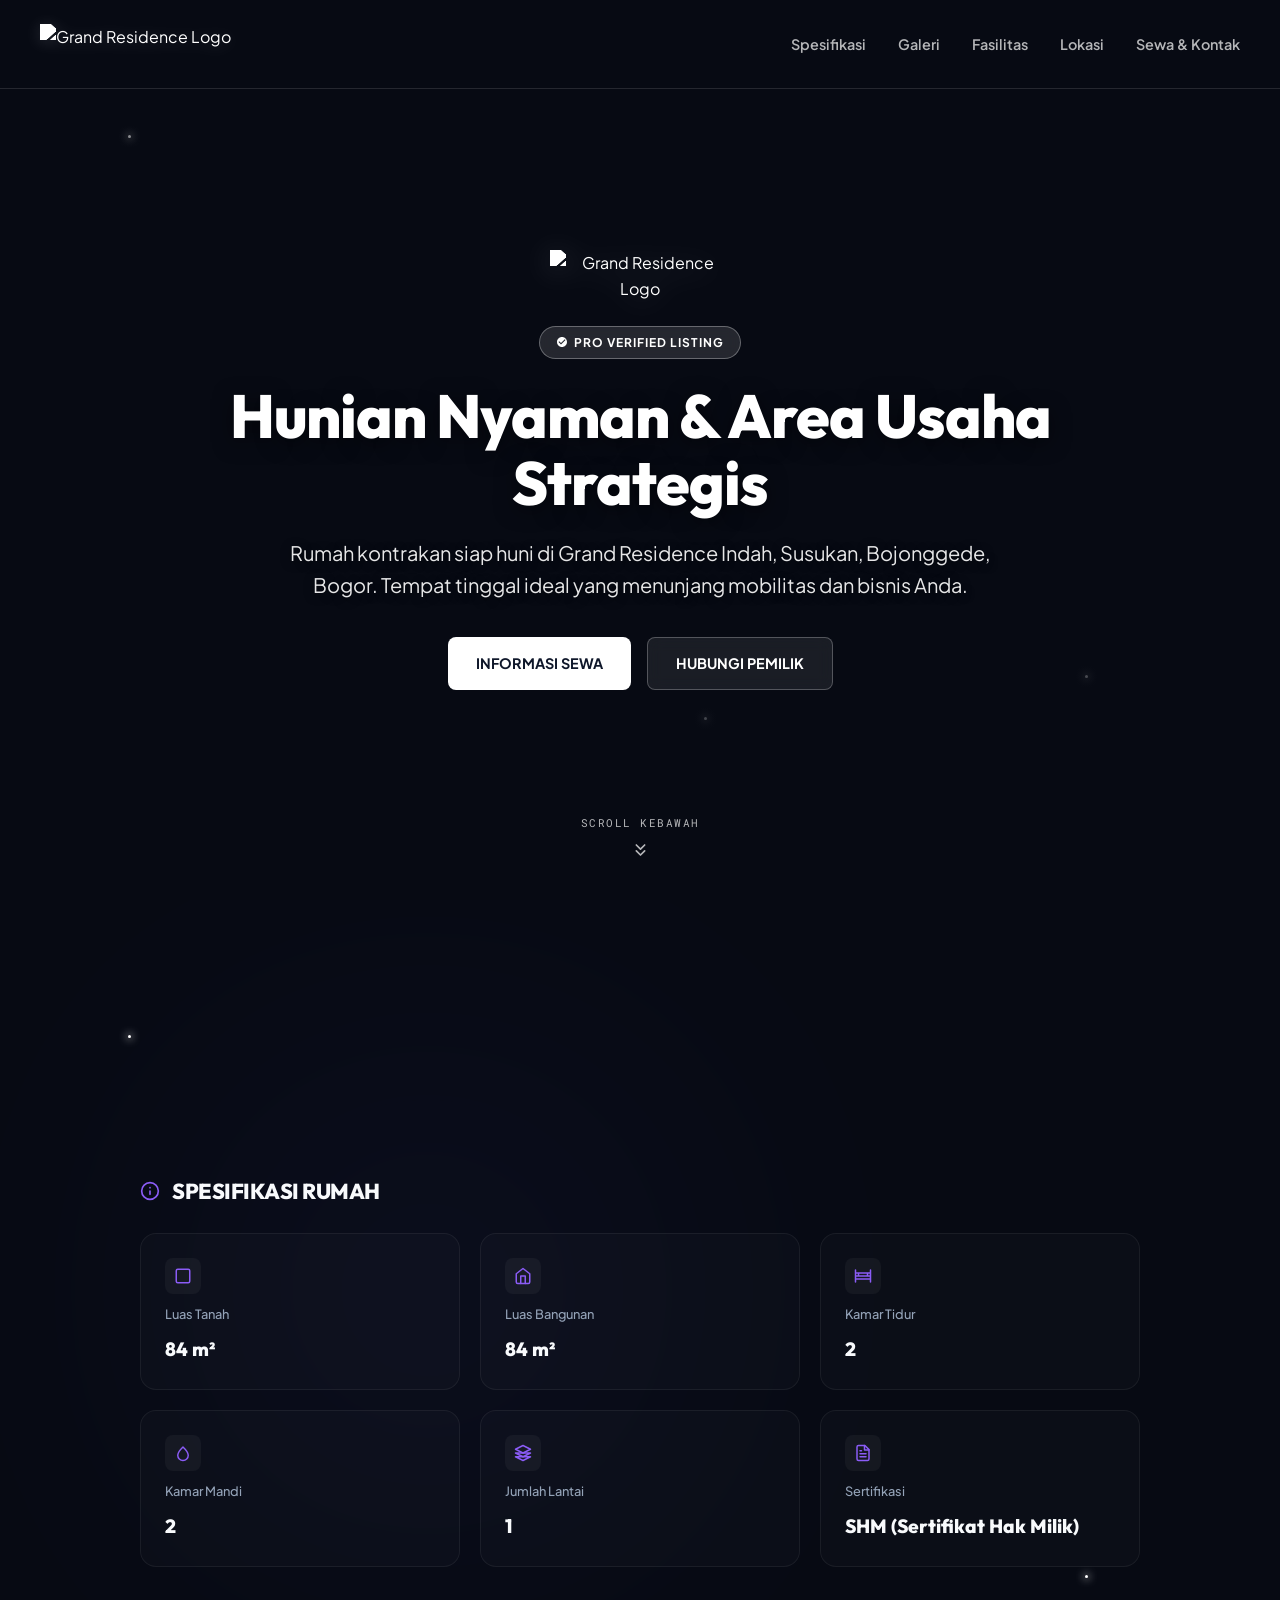
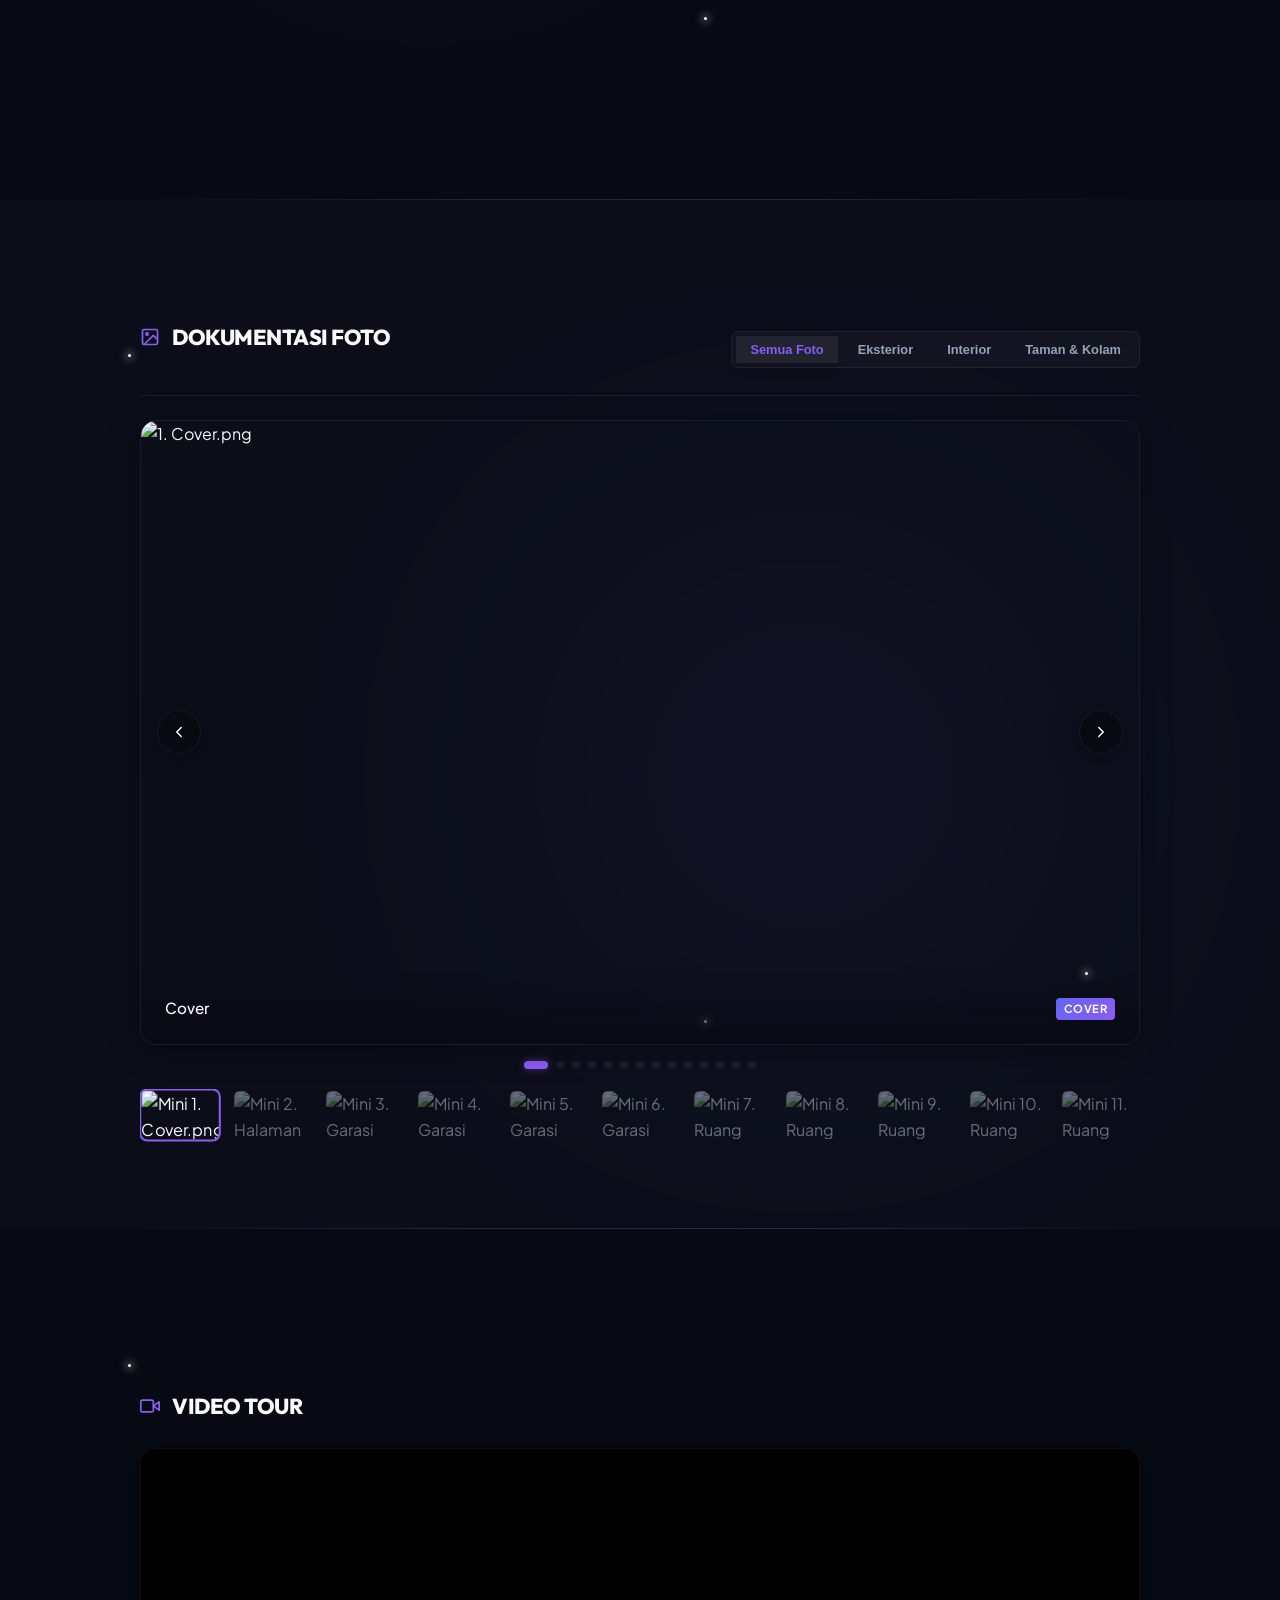
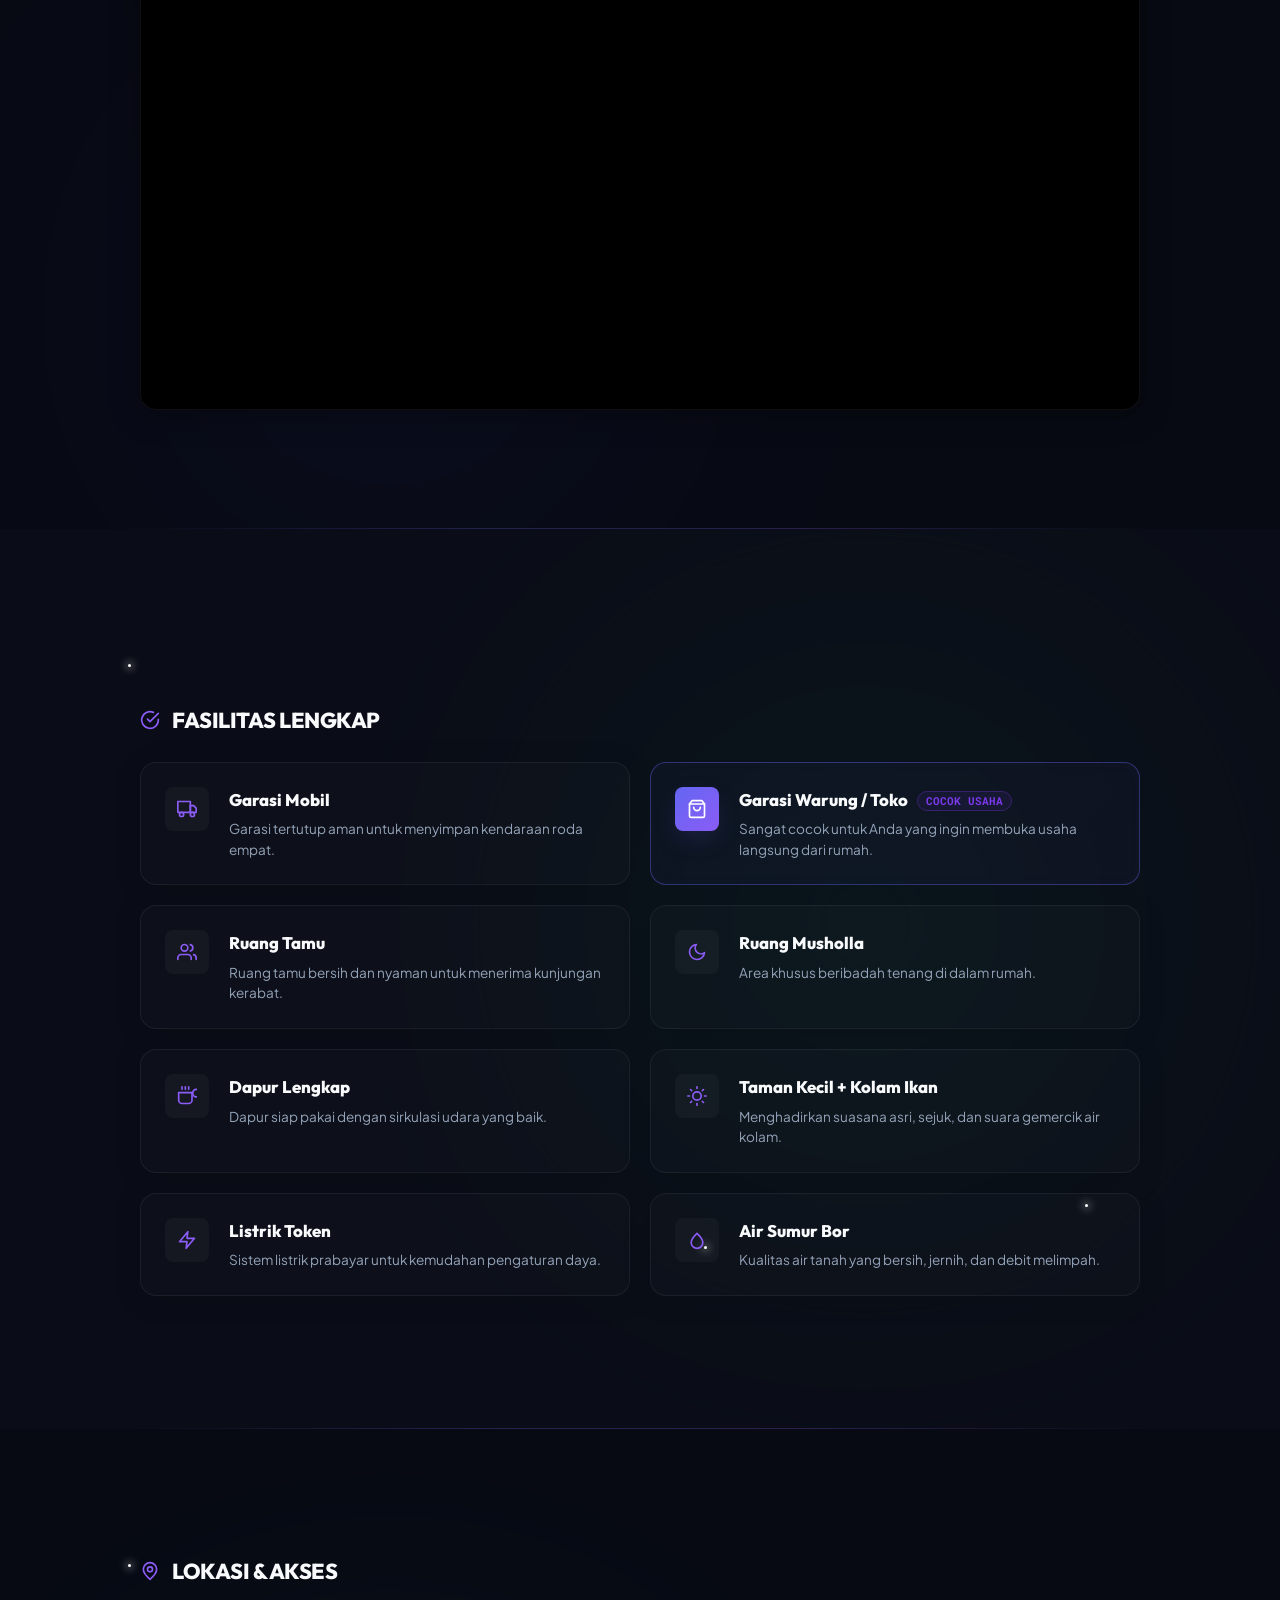
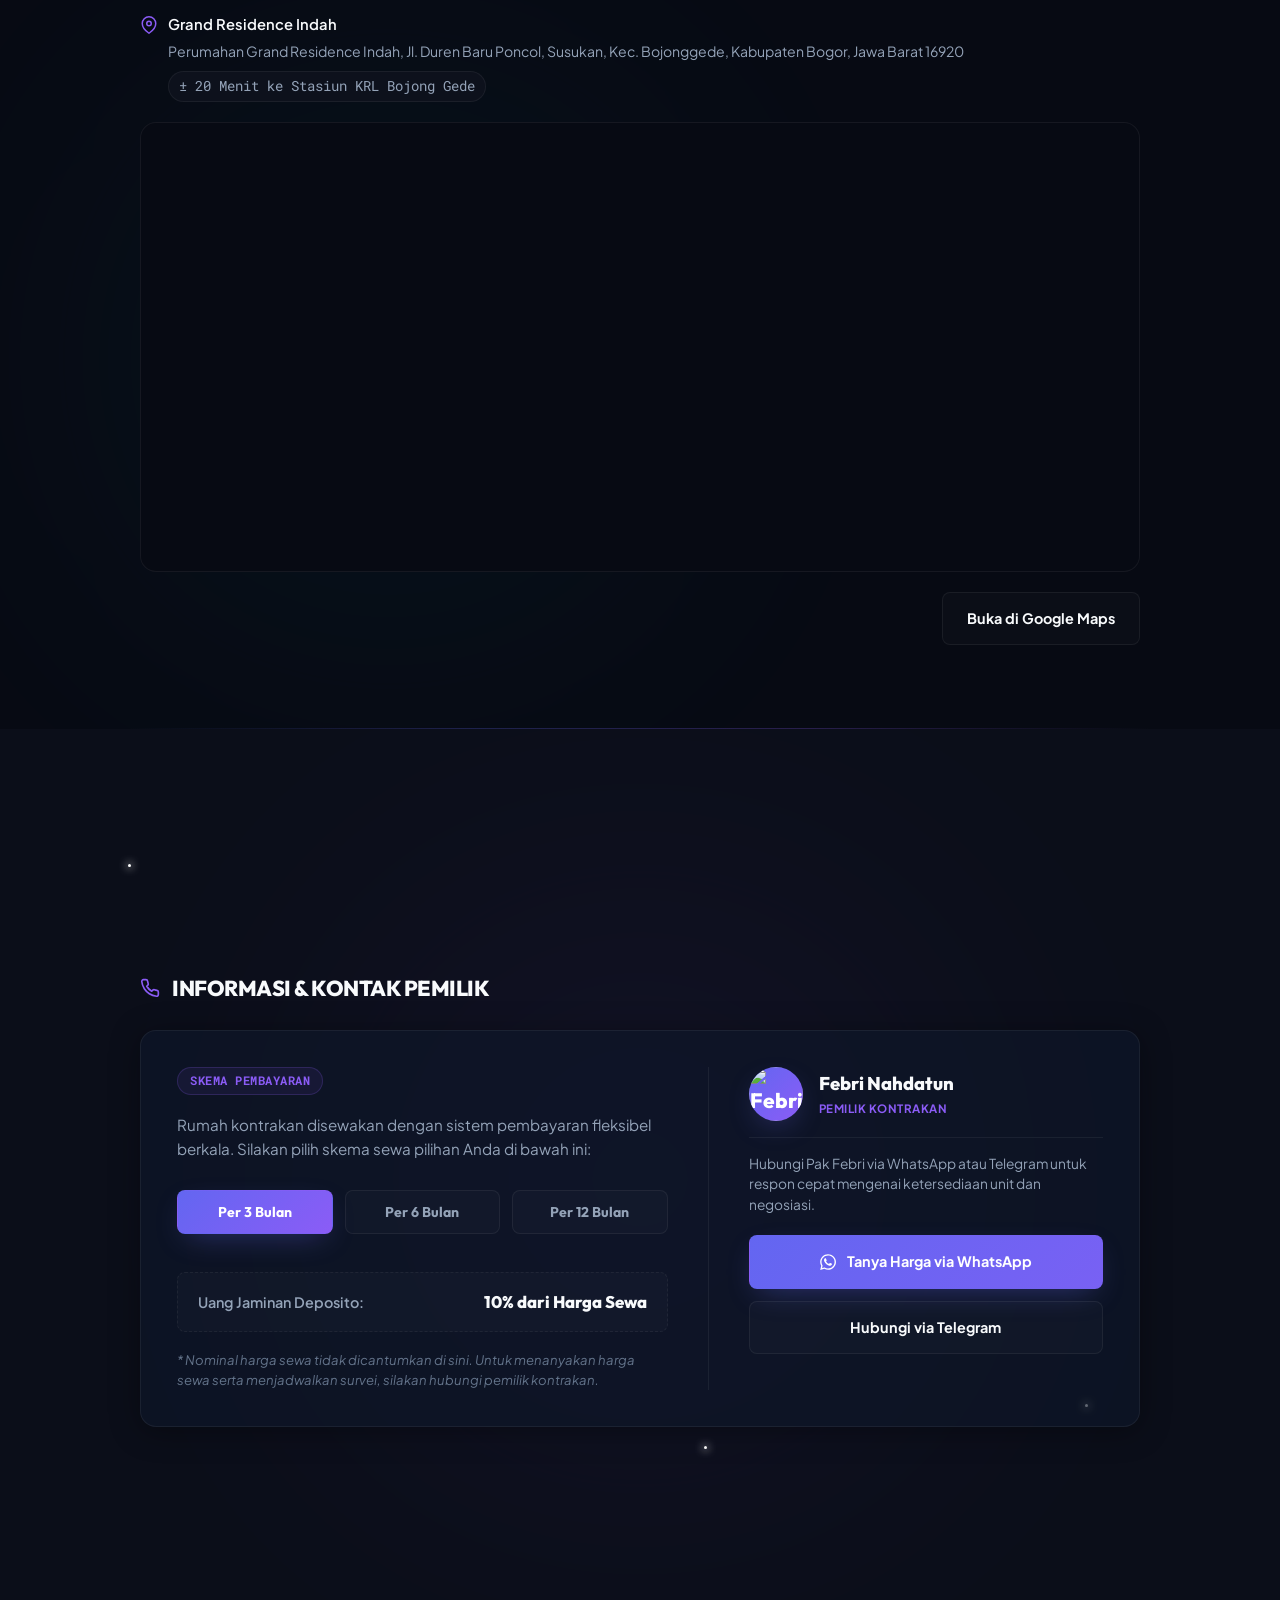
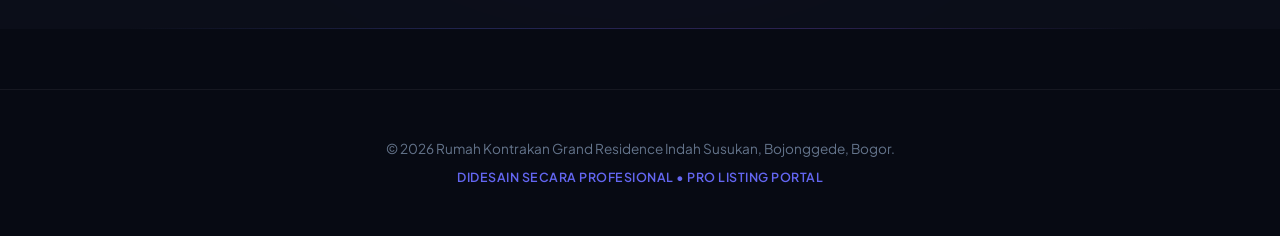
==== commit a62d228e: "Add files via upload" ====
--- a/index.html
+++ b/index.html
@@ -48,6 +48,13 @@
     
     <div class="splash-overlay"></div>
     
+    <!-- Cosmic Twinkling Stars & Shooting Stars in Hero -->
+    <div class="cosmic-star star-1"></div>
+    <div class="cosmic-star star-2"></div>
+    <div class="cosmic-star star-3"></div>
+    <div class="shooting-star star-left-to-right"></div>
+    <div class="shooting-star star-right-to-left"></div>
+    
     <div class="splash-content">
       <div class="splash-logo-container">
         <img src="https://drive.google.com/thumbnail?id=1pglPiV6Vykwstv6jw4TOJ02rn4nlQVIo&sz=w300" class="splash-logo" alt="Grand Residence Logo">
@@ -82,6 +89,11 @@
     <!-- Section 1: Spesifikasi Rumah -->
     <section class="viewport-section" id="spesifikasi">
       <div class="section-glow-bg glow-specs"></div>
+      <div class="cosmic-star star-1"></div>
+      <div class="cosmic-star star-2"></div>
+      <div class="cosmic-star star-3"></div>
+      <div class="shooting-star star-left-to-right"></div>
+      
       <div class="section-content-wrapper scroll-trigger-element scale-in">
         <h2 class="widget-title">
           <svg viewBox="0 0 24 24" fill="none" stroke="currentColor" stroke-width="2" stroke-linecap="round" stroke-linejoin="round"><circle cx="12" cy="12" r="10"></circle><line x1="12" y1="16" x2="12" y2="12"></line><line x1="12" y1="8" x2="12.01" y2="8"></line></svg>
@@ -96,6 +108,11 @@
     <!-- Section 2: Dokumentasi Foto -->
     <section class="viewport-section" id="galeri">
       <div class="section-glow-bg glow-gallery"></div>
+      <div class="cosmic-star star-1"></div>
+      <div class="cosmic-star star-2"></div>
+      <div class="cosmic-star star-3"></div>
+      <div class="shooting-star star-right-to-left"></div>
+      
       <div class="section-content-wrapper scroll-trigger-element fade-in-up">
         <div class="gallery-header">
           <h2 class="widget-title">
@@ -142,6 +159,11 @@
     <!-- Section 3: Video Tour -->
     <section class="viewport-section" id="video-tour">
       <div class="section-glow-bg glow-video"></div>
+      <div class="cosmic-star star-1"></div>
+      <div class="cosmic-star star-2"></div>
+      <div class="cosmic-star star-3"></div>
+      <div class="shooting-star star-left-to-right"></div>
+      
       <div class="section-content-wrapper scroll-trigger-element scale-in">
         <h2 class="widget-title">
           <svg viewBox="0 0 24 24" fill="none" stroke="currentColor" stroke-width="2" stroke-linecap="round" stroke-linejoin="round"><polygon points="23 7 16 12 23 17 23 7"></polygon><rect x="1" y="5" width="15" height="14" rx="2" ry="2"></rect></svg>
@@ -156,6 +178,11 @@
     <!-- Section 4: Fasilitas Lengkap -->
     <section class="viewport-section" id="fasilitas">
       <div class="section-glow-bg glow-facilities"></div>
+      <div class="cosmic-star star-1"></div>
+      <div class="cosmic-star star-2"></div>
+      <div class="cosmic-star star-3"></div>
+      <div class="shooting-star star-right-to-left"></div>
+      
       <div class="section-content-wrapper scroll-trigger-element fade-in-up">
         <h2 class="widget-title">
           <svg viewBox="0 0 24 24" fill="none" stroke="currentColor" stroke-width="2" stroke-linecap="round" stroke-linejoin="round"><path d="M22 11.08V12a10 10 0 1 1-5.93-9.14"></path><polyline points="22 4 12 14.01 9 11.01"></polyline></svg>
@@ -170,6 +197,11 @@
     <!-- Section 5: Lokasi & Akses -->
     <section class="viewport-section" id="lokasi">
       <div class="section-glow-bg glow-location"></div>
+      <div class="cosmic-star star-1"></div>
+      <div class="cosmic-star star-2"></div>
+      <div class="cosmic-star star-3"></div>
+      <div class="shooting-star star-left-to-right"></div>
+      
       <div class="section-content-wrapper scroll-trigger-element scale-in">
         <h2 class="widget-title">
           <svg viewBox="0 0 24 24" fill="none" stroke="currentColor" stroke-width="2" stroke-linecap="round" stroke-linejoin="round"><path d="M12 2a8 8 0 0 0-8 8c0 5.25 8 12 8 12s8-6.75 8-12a8 8 0 0 0-8-8z"></path><circle cx="12" cy="10" r="3"></circle></svg>
@@ -179,7 +211,7 @@
           <!-- Populated by JavaScript -->
         </div>
         <div class="loc-map-container" id="map-widget">
-          <!-- Google Maps Embed directly targeting Bojonggede area (using clean coordinates query) -->
+          <!-- Google Maps Embed -->
           <iframe 
             src="https://www.google.com/maps/embed?pb=!1m18!1m12!1m3!1d3964.1232820358893!2d106.77977461413988!3d-6.506720515477943!2m3!1f0!2f0!3f0!3m2!1i1024!2i768!4f13.1!3m3!1m2!1s0x2e69c3a3bb02db73%3A0xe54d2417757989eb!2sGrand%20Residence%20Indah%2C%20Susukan%2C%20Bojonggede!5e0!3m2!1sid!2sid!4v1654228945672!5m2!1sid!2sid" 
             allowfullscreen="" 
@@ -198,6 +230,11 @@
     <!-- Section 6: Informasi Sewa & Kontak Pemilik -->
     <section class="viewport-section" id="informasi-sewa">
       <div class="section-glow-bg glow-contact"></div>
+      <div class="cosmic-star star-1"></div>
+      <div class="cosmic-star star-2"></div>
+      <div class="cosmic-star star-3"></div>
+      <div class="shooting-star star-right-to-left"></div>
+      
       <div class="section-content-wrapper scroll-trigger-element fade-in-up">
         <h2 class="widget-title">
           <svg viewBox="0 0 24 24" fill="none" stroke="currentColor" stroke-width="2" stroke-linecap="round" stroke-linejoin="round"><path d="M22 16.92v3a2 2 0 0 1-2.18 2 19.79 19.79 0 0 1-8.63-3.07 19.5 19.5 0 0 1-6-6 19.79 19.79 0 0 1-3.07-8.67A2 2 0 0 1 4.11 2h3a2 2 0 0 1 2 1.72 12.84 12.84 0 0 0 .7 2.81 2 2 0 0 1-.45 2.11L8.09 9.91a16 16 0 0 0 6 6l1.27-1.27a2 2 0 0 1 2.11-.45 12.84 12.84 0 0 0 2.81.7A2 2 0 0 1 22 16.92z"></path></svg>
--- a/styles.css
+++ b/styles.css
@@ -991,26 +991,31 @@
 }
 
 /* ==========================================================================
-   SCROLL ENTRANCE ANIMATIONS
+   SCROLL ENTRANCE ANIMATIONS (Futuristic Cosmic Warp style)
    ========================================================================== */
 
 .scroll-trigger-element {
   opacity: 0;
-  transition: opacity 1s cubic-bezier(0.16, 1, 0.3, 1), transform 1s cubic-bezier(0.16, 1, 0.3, 1);
-  will-change: transform, opacity;
-}
-
+  filter: blur(10px) saturate(40%);
+  transition: opacity 1.2s cubic-bezier(0.16, 1, 0.3, 1), 
+              transform 1.2s cubic-bezier(0.16, 1, 0.3, 1), 
+              filter 1.2s cubic-bezier(0.16, 1, 0.3, 1);
+  will-change: transform, opacity, filter;
+}
+
+/* Warp 3D Perspective entries */
 .scroll-trigger-element.fade-in-up {
-  transform: translateY(40px);
+  transform: translateY(80px) scale(0.9) rotate3d(1, 0, 0, 10deg);
 }
 
 .scroll-trigger-element.scale-in {
-  transform: scale(0.96);
+  transform: scale(0.85) translateY(50px) rotate3d(0, 1, 0, -6deg);
 }
 
 .scroll-trigger-element.active-scroll {
   opacity: 1;
-  transform: translateY(0) scale(1) !important;
+  filter: blur(0px) saturate(100%);
+  transform: translateY(0) scale(1) rotate3d(0, 0, 0, 0deg) !important;
 }
 
 /* ==========================================================================
@@ -1483,35 +1488,86 @@
    MODERN PREMIUM MICRO-ANIMATIONS & KEYFRAMES
    ========================================================================== */
 
-/* Slow Breathing Pulse for Ambient Background Glow Shapes */
-@keyframes ambientPulse {
+/* Slow Rotating Drift for Ambient Background Nebulas */
+@keyframes nebulaDrift {
+  0% {
+    transform: scale(1) rotate(0deg);
+    opacity: 0.12;
+  }
+  50% {
+    transform: scale(1.15) rotate(180deg);
+    opacity: 0.18;
+  }
+  100% {
+    transform: scale(1) rotate(360deg);
+    opacity: 0.12;
+  }
+}
+
+@keyframes nebulaDriftCenter {
+  0% {
+    transform: translate(-50%, -50%) scale(1) rotate(0deg);
+    opacity: 0.12;
+  }
+  50% {
+    transform: translate(-48%, -52%) scale(1.12) rotate(180deg);
+    opacity: 0.18;
+  }
+  100% {
+    transform: translate(-50%, -50%) scale(1) rotate(360deg);
+    opacity: 0.12;
+  }
+}
+
+.section-glow-bg {
+  animation: nebulaDrift 25s linear infinite;
+}
+
+.glow-contact {
+  animation: nebulaDriftCenter 30s linear infinite;
+}
+
+/* Twinkling Space Star Particles */
+.cosmic-star {
+  position: absolute;
+  width: 3px;
+  height: 3px;
+  background: #FFFFFF;
+  border-radius: 50%;
+  box-shadow: 0 0 8px 1px rgba(255, 255, 255, 0.8);
+  pointer-events: none;
+  z-index: 2;
+}
+
+.star-1 {
+  top: 15%;
+  left: 10%;
+  animation: twinkleStar 4s infinite ease-in-out;
+}
+
+.star-2 {
+  top: 75%;
+  right: 15%;
+  animation: twinkleStar 6s infinite ease-in-out 1.5s;
+}
+
+.star-3 {
+  bottom: 20%;
+  left: 55%;
+  animation: twinkleStar 5s infinite ease-in-out 3s;
+}
+
+@keyframes twinkleStar {
   0%, 100% {
-    transform: scale(1);
-    opacity: 0.11;
+    opacity: 0.15;
+    transform: scale(0.7);
+    box-shadow: 0 0 4px 1px rgba(255, 255, 255, 0.3);
   }
   50% {
-    transform: scale(1.1);
-    opacity: 0.16;
-  }
-}
-
-@keyframes ambientPulseCenter {
-  0%, 100% {
-    transform: translate(-50%, -50%) scale(1);
-    opacity: 0.11;
-  }
-  50% {
-    transform: translate(-50%, -50%) scale(1.08);
-    opacity: 0.16;
-  }
-}
-
-.section-glow-bg {
-  animation: ambientPulse 15s ease-in-out infinite alternate;
-}
-
-.glow-contact {
-  animation: ambientPulseCenter 20s ease-in-out infinite alternate;
+    opacity: 0.95;
+    transform: scale(1.4);
+    box-shadow: 0 0 12px 3px rgba(255, 255, 255, 0.85);
+  }
 }
 
 /* Staggered Entrance Animations for Specifications Tiles */
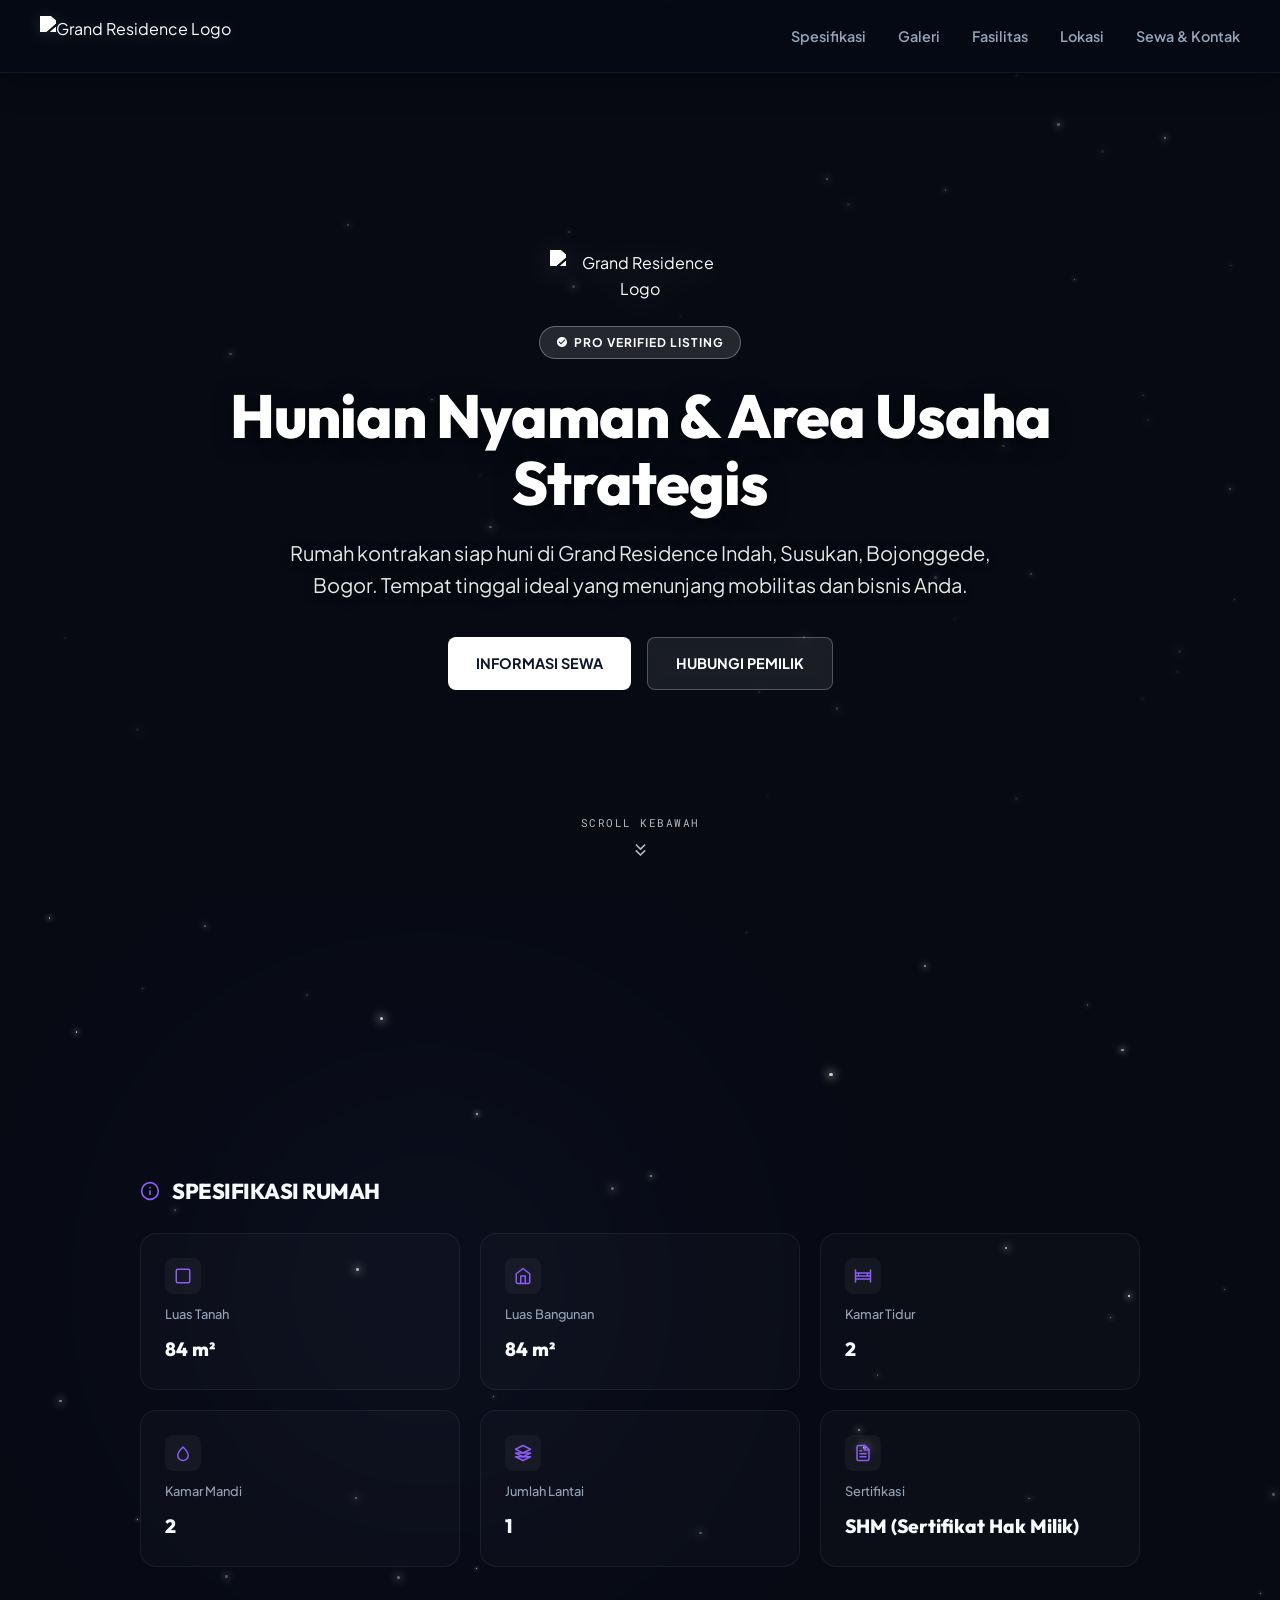
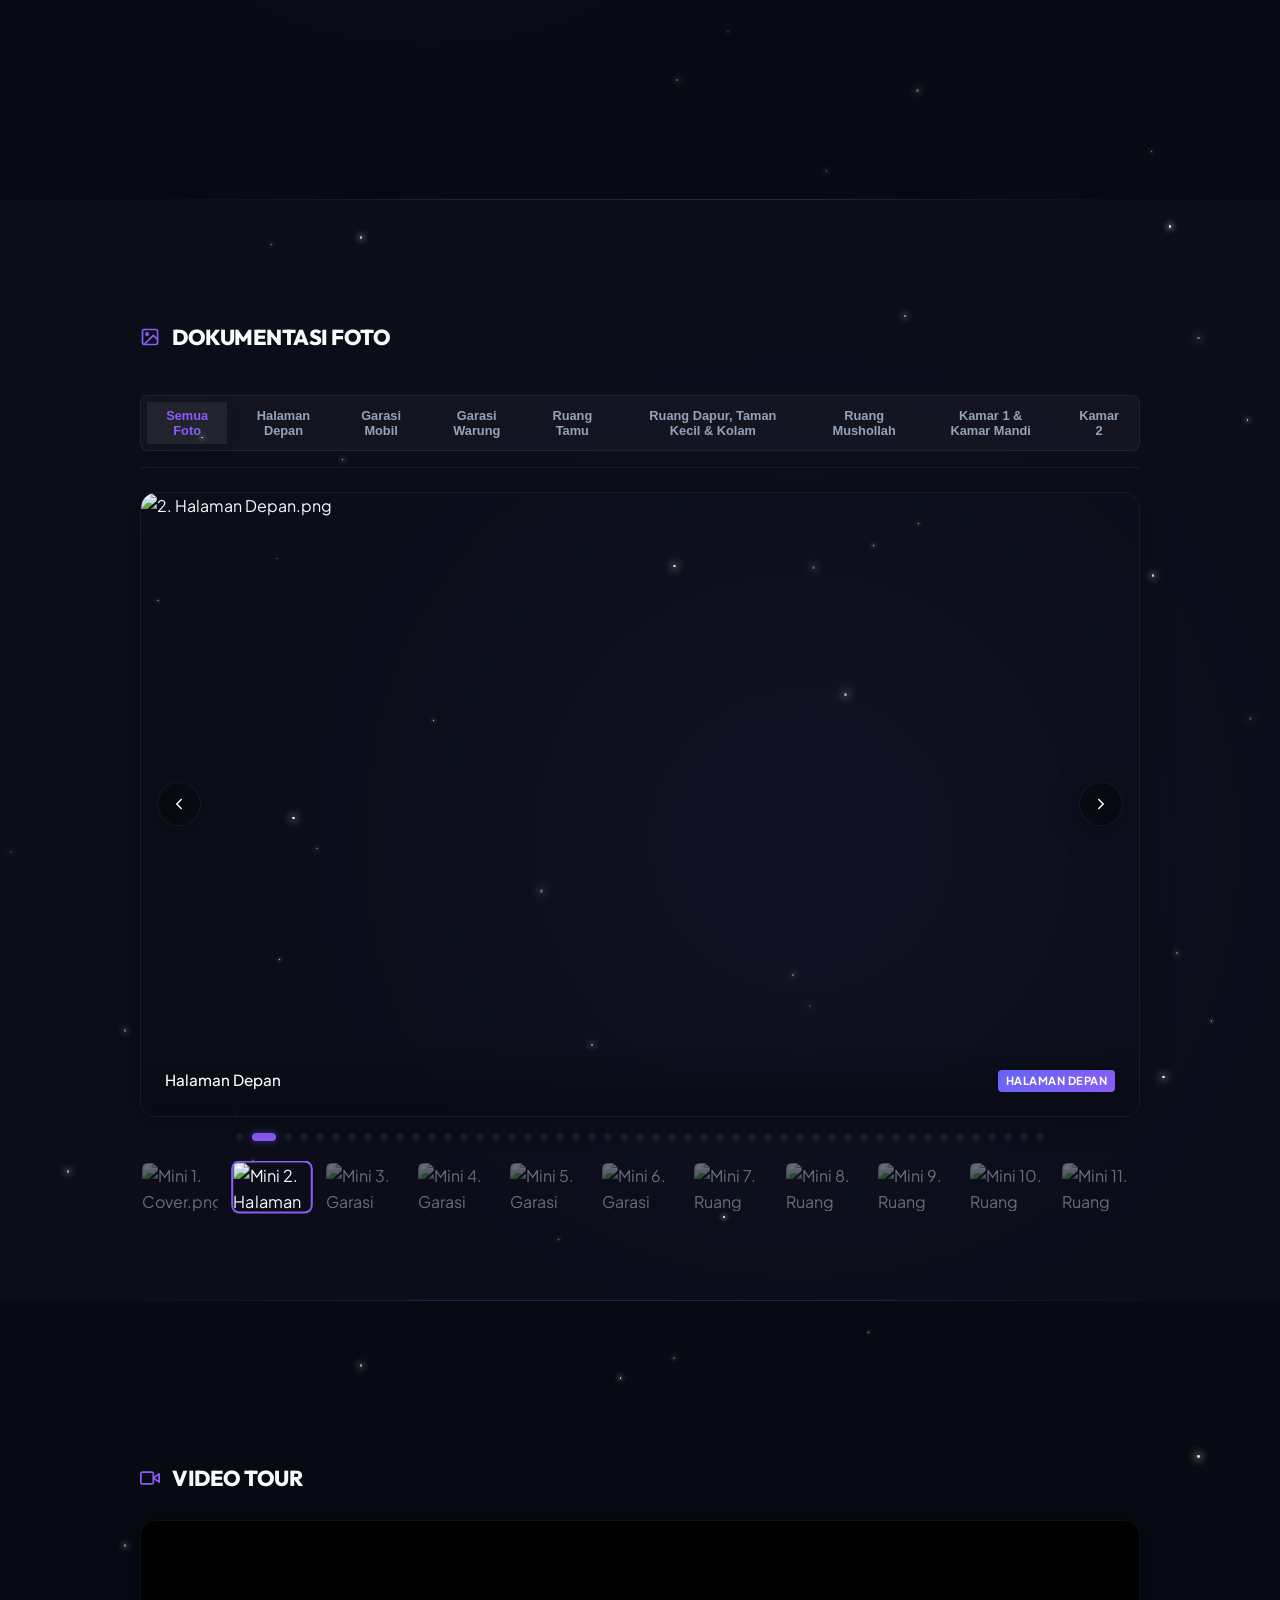
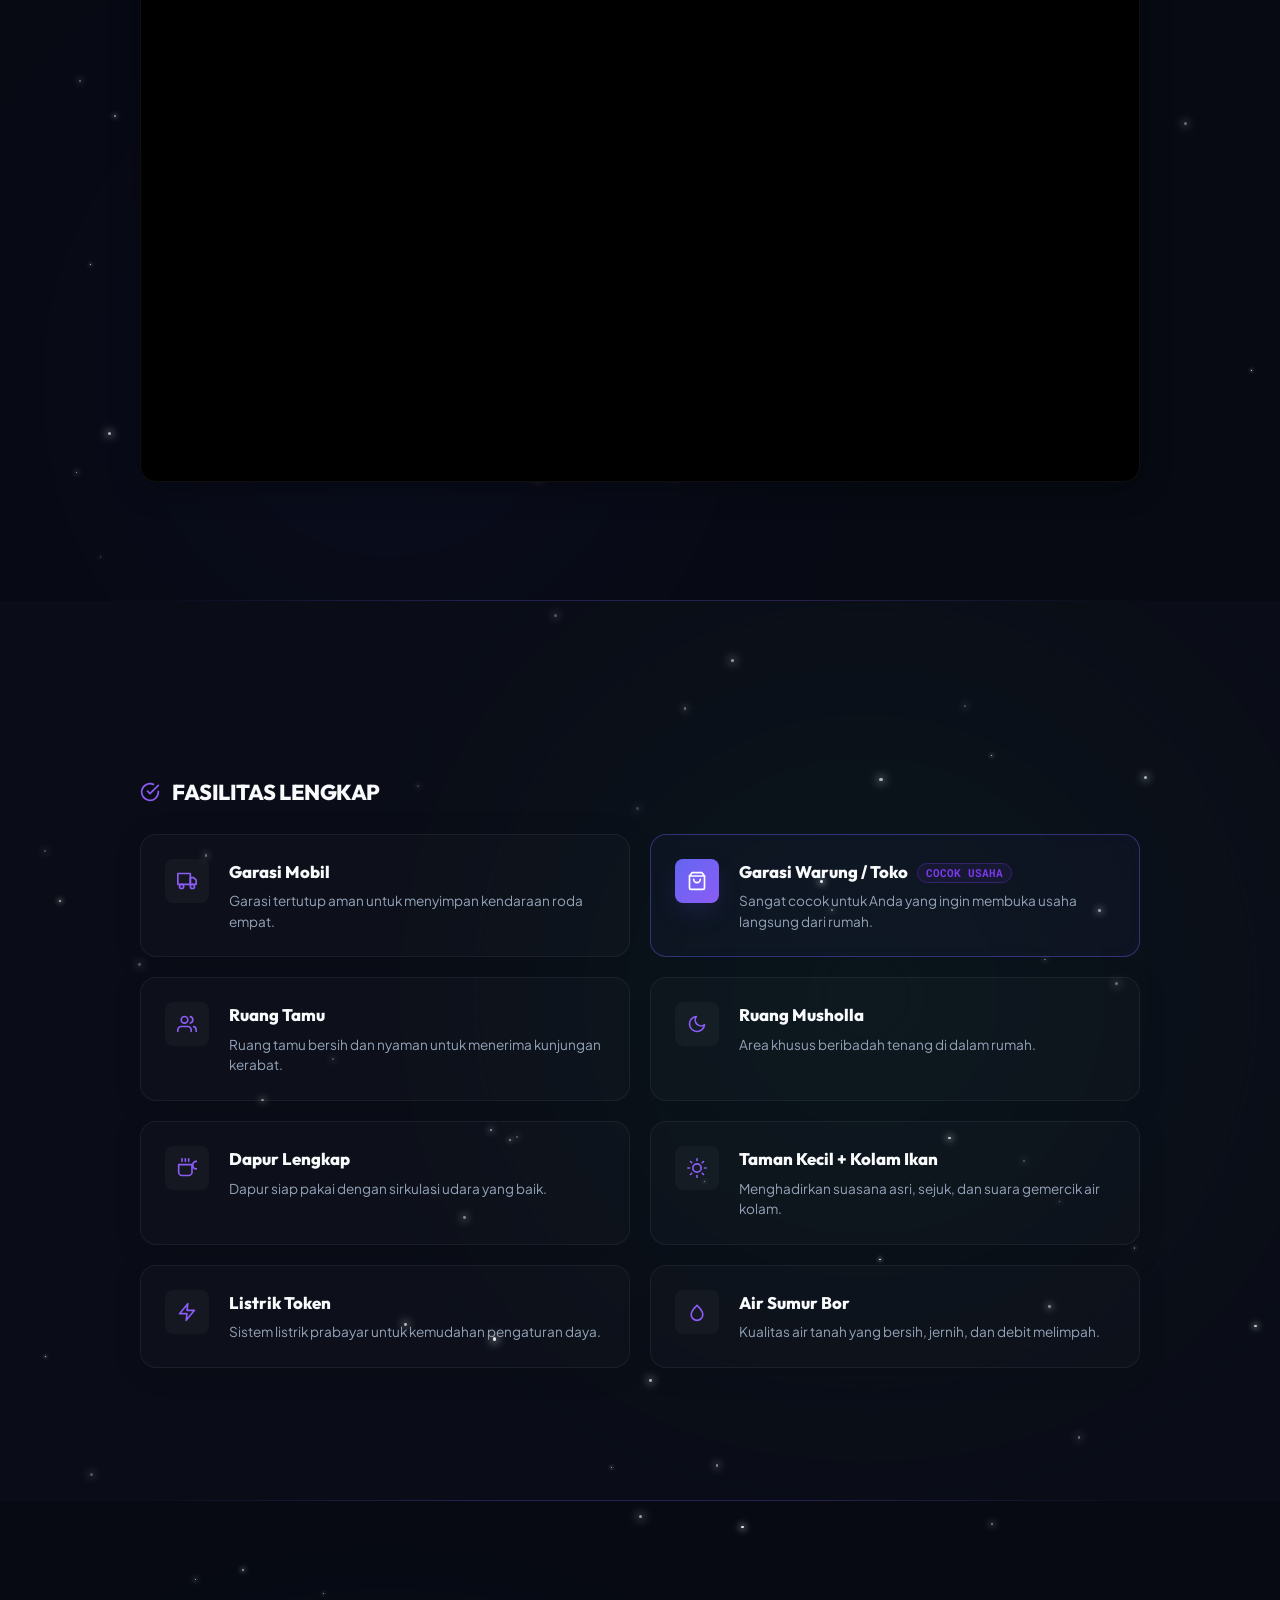
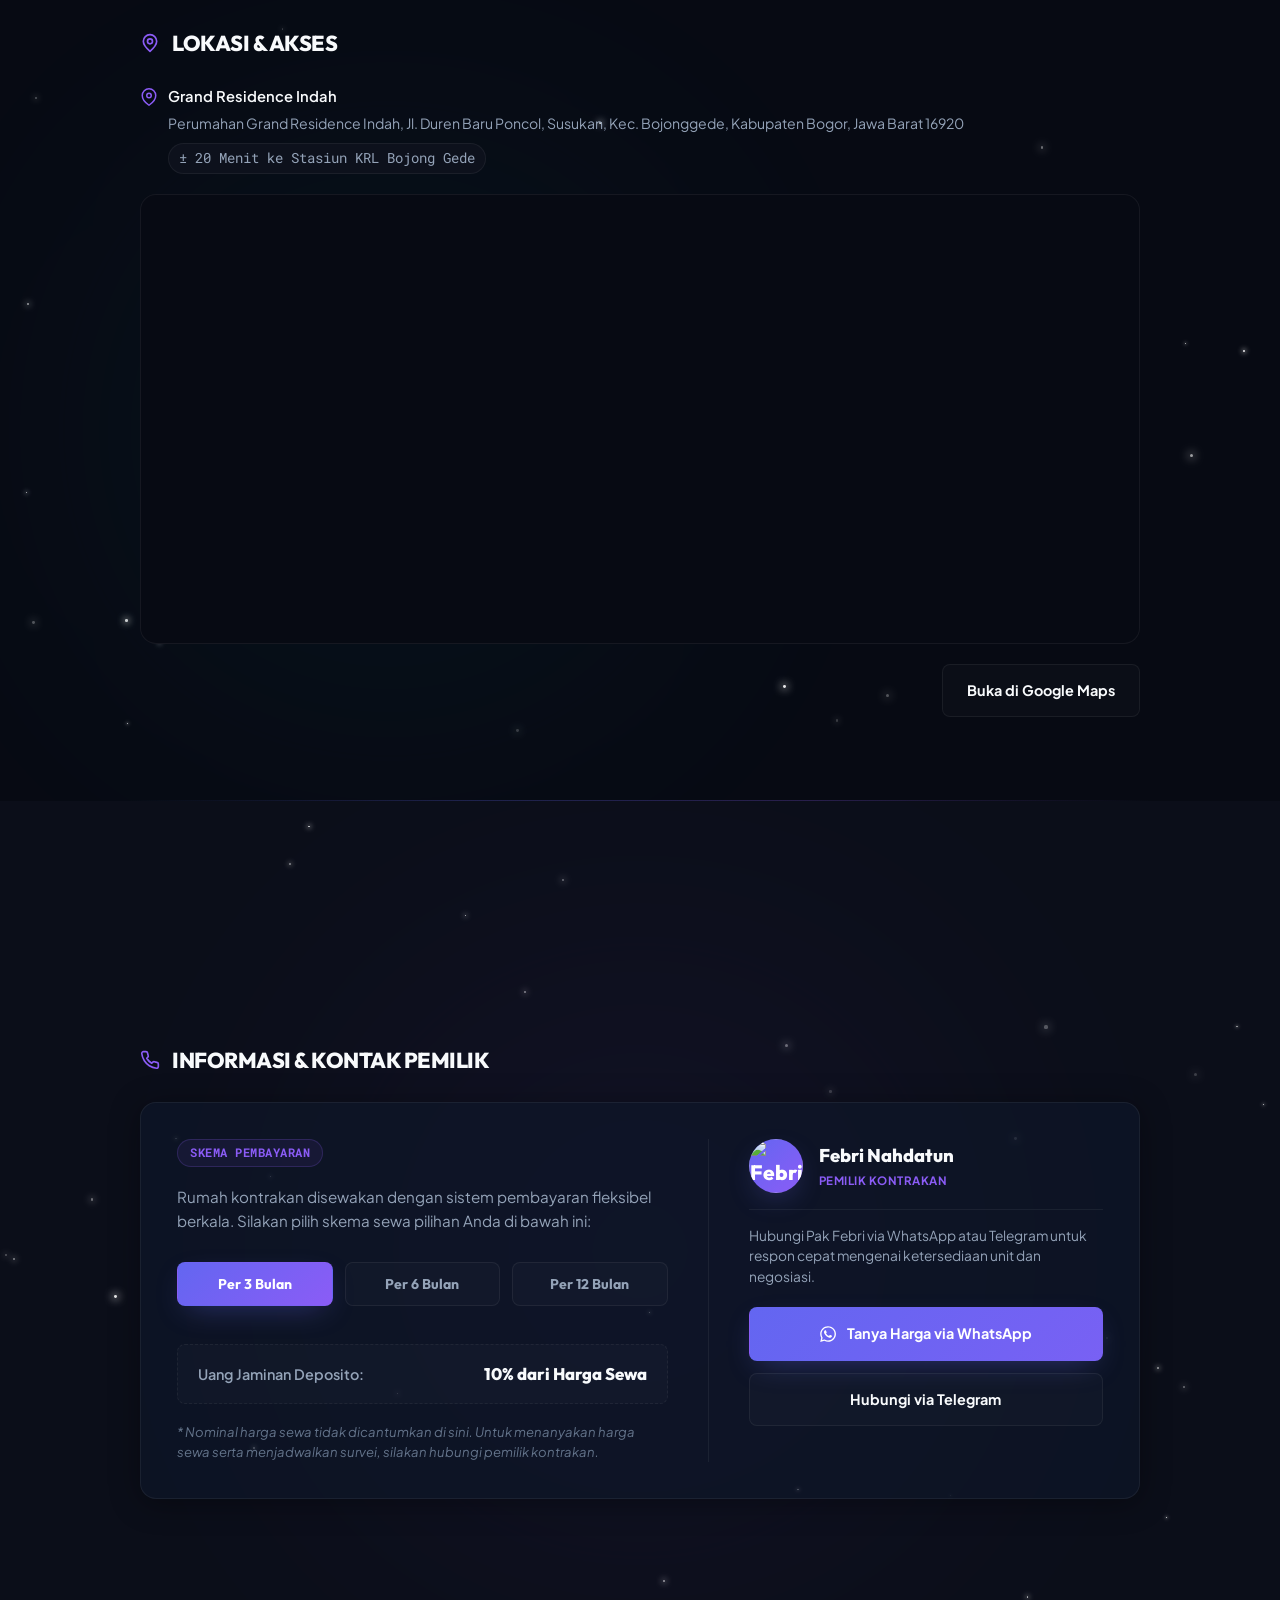
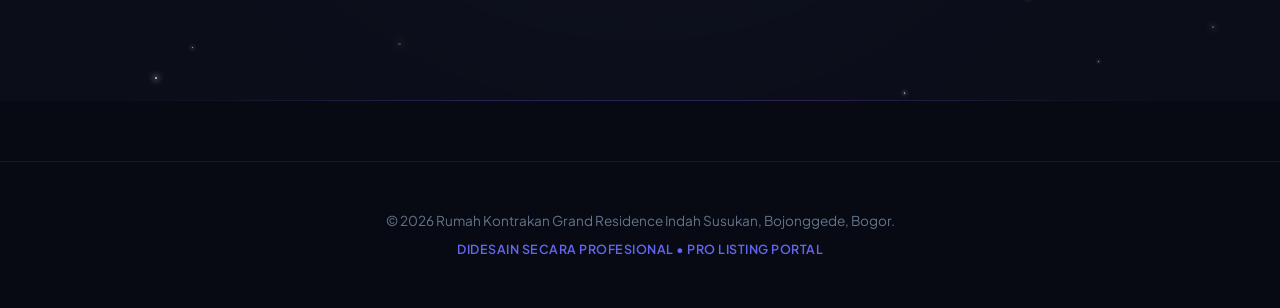
==== commit f15cdfda: "Add files via upload" ====
--- a/index.html
+++ b/index.html
@@ -121,10 +121,15 @@
           </h2>
           <!-- Filter Tags -->
           <div class="tag-filters" id="tag-filters">
-            <button class="tag-btn active" data-filter="all" id="btn-filter-all">Semua Foto</button>
-            <button class="tag-btn" data-filter="exterior" id="btn-filter-ext">Eksterior</button>
-            <button class="tag-btn" data-filter="interior" id="btn-filter-int">Interior</button>
-            <button class="tag-btn" data-filter="garden" id="btn-filter-garden">Taman & Kolam</button>
+            <button class="tag-btn active" data-filter="all">Semua Foto</button>
+            <button class="tag-btn" data-filter="halaman-depan">Halaman Depan</button>
+            <button class="tag-btn" data-filter="garasi-mobil">Garasi Mobil</button>
+            <button class="tag-btn" data-filter="garasi-warung">Garasi Warung</button>
+            <button class="tag-btn" data-filter="ruang-tamu">Ruang Tamu</button>
+            <button class="tag-btn" data-filter="dapur-taman-kolam">Ruang Dapur, Taman Kecil & Kolam</button>
+            <button class="tag-btn" data-filter="ruang-mushollah">Ruang Mushollah</button>
+            <button class="tag-btn" data-filter="kamar-1-mandi">Kamar 1 & Kamar Mandi</button>
+            <button class="tag-btn" data-filter="kamar-2">Kamar 2</button>
           </div>
         </div>
 
@@ -310,7 +315,9 @@
     </button>
     
     <div class="lightbox-content">
-      <img src="" alt="Lightbox Zoom" class="lightbox-img" id="lightbox-img">
+      <div class="lightbox-slides-wrapper" id="lightbox-slides-wrapper">
+        <!-- Dynamic slides go here -->
+      </div>
       <div class="lightbox-caption" id="lightbox-caption">Judul Foto</div>
     </div>
     
--- a/styles.css
+++ b/styles.css
@@ -693,11 +693,19 @@
 
 .tag-filters {
   display: flex;
-  gap: 6px;
+  gap: 8px;
   background: rgba(255, 255, 255, 0.03);
-  padding: 4px;
+  padding: 6px;
   border-radius: var(--radius-sm);
   border: 1px solid var(--border-color);
+  overflow-x: auto;
+  max-width: 100%;
+  scrollbar-width: none; /* Hide scrollbar Firefox */
+  -ms-overflow-style: none; /* Hide scrollbar IE 10+ */
+}
+
+.tag-filters::-webkit-scrollbar {
+  display: none; /* Hide scrollbar Safari & Chrome */
 }
 
 .tag-btn {
@@ -1300,22 +1308,26 @@
   align-items: center;
   justify-content: center;
   opacity: 0;
+  visibility: hidden;
   pointer-events: none;
-  transition: opacity 0.3s ease;
+  transition: opacity 0.3s ease, visibility 0.3s ease;
 }
 
 .lightbox-modal.active {
   opacity: 1;
+  visibility: visible;
   pointer-events: auto;
 }
 
 .lightbox-content {
   position: relative;
-  max-width: 90%;
-  max-height: 85%;
+  width: 90vw;
+  max-width: 1200px;
+  height: 80vh;
   display: flex;
   flex-direction: column;
   align-items: center;
+  justify-content: center;
 }
 
 .lightbox-img {
@@ -1382,11 +1394,11 @@
 }
 
 .lightbox-btn-prev {
-  left: -72px;
+  left: 40px;
 }
 
 .lightbox-btn-next {
-  right: -72px;
+  right: 40px;
 }
 
 .lightbox-btn svg {
@@ -1620,3 +1632,154 @@
   background-position: right center;
   transform: translateY(-2px);
 }
+
+/* ==========================================================================
+   SPACE THEME: SHOOTING STARS & COSMIC EFFECTS
+   ========================================================================== */
+
+.shooting-star {
+  position: absolute;
+  width: 120px;
+  height: 2px;
+  background: linear-gradient(90deg, rgba(255, 255, 255, 1) 0%, rgba(99, 102, 241, 0.4) 30%, rgba(255, 255, 255, 0) 100%);
+  opacity: 0;
+  pointer-events: none;
+  z-index: 3;
+  will-change: transform, opacity;
+}
+
+/* Diagonal Left-to-Right Shooting Star */
+.shooting-star.shoot-l2r {
+  animation: shootL2R 1.2s cubic-bezier(0.1, 0.8, 0.3, 1) forwards;
+}
+
+/* Diagonal Right-to-Left Shooting Star */
+.shooting-star.shoot-r2l {
+  animation: shootR2L 1.2s cubic-bezier(0.1, 0.8, 0.3, 1) forwards;
+}
+
+@keyframes shootL2R {
+  0% {
+    transform: translate3d(-100px, -100px, 0) rotate(25deg) scale(0);
+    opacity: 0;
+  }
+  15% {
+    opacity: 1;
+    transform: translate3d(50px, 50px, 0) rotate(25deg) scale(1);
+  }
+  60% {
+    opacity: 0.8;
+  }
+  100% {
+    transform: translate3d(400px, 400px, 0) rotate(25deg) scale(0.2);
+    opacity: 0;
+  }
+}
+
+@keyframes shootR2L {
+  0% {
+    transform: translate3d(100px, -100px, 0) rotate(-25deg) scale(0);
+    opacity: 0;
+  }
+  15% {
+    opacity: 1;
+    transform: translate3d(-50px, 50px, 0) rotate(-25deg) scale(1);
+  }
+  60% {
+    opacity: 0.8;
+  }
+  100% {
+    transform: translate3d(-400px, 400px, 0) rotate(-25deg) scale(0.2);
+    opacity: 0;
+  }
+}
+
+/* ==========================================================================
+   LIGHTBOX 3D PIVOT GALLERY TRANSITION
+   ========================================================================== */
+
+.lightbox-slides-wrapper {
+  position: relative;
+  width: 100%;
+  height: 100%;
+  perspective: 1600px;
+  transform-style: preserve-3d;
+  display: flex;
+  align-items: center;
+  justify-content: center;
+  overflow: visible;
+}
+
+.lightbox-slide {
+  position: absolute;
+  width: 100%;
+  height: 100%;
+  display: flex;
+  align-items: center;
+  justify-content: center;
+  backface-visibility: hidden;
+  -webkit-backface-visibility: hidden;
+  transition: transform 0.8s cubic-bezier(0.25, 1, 0.5, 1), opacity 0.8s ease, filter 0.8s ease;
+  will-change: transform, opacity, filter;
+  opacity: 0;
+  pointer-events: none;
+}
+
+/* 3D Standby Slides Style classes */
+
+/* Prev standby slide (Left side) */
+.lightbox-slide.prev-slide {
+  transform: translate3d(-75%, 0, -350px) rotateY(35deg);
+  opacity: 0.35;
+  filter: brightness(0.25) blur(1px);
+  pointer-events: auto;
+  cursor: pointer;
+  z-index: 5;
+}
+
+/* Active center slide */
+.lightbox-slide.active-slide {
+  transform: translate3d(0, 0, 0) rotateY(0deg);
+  opacity: 1;
+  filter: brightness(1) blur(0px);
+  pointer-events: auto;
+  z-index: 10;
+}
+
+/* Next standby slide (Right side) */
+.lightbox-slide.next-slide {
+  transform: translate3d(75%, 0, -350px) rotateY(-35deg);
+  opacity: 0.35;
+  filter: brightness(0.25) blur(1px);
+  pointer-events: auto;
+  cursor: pointer;
+  z-index: 5;
+}
+
+/* Offscreen standby slides (entering/leaving) */
+.lightbox-slide.offscreen-left {
+  transform: translate3d(-150%, 0, -600px) rotateY(50deg);
+  opacity: 0;
+  z-index: 1;
+}
+
+.lightbox-slide.offscreen-right {
+  transform: translate3d(150%, 0, -600px) rotateY(-50deg);
+  opacity: 0;
+  z-index: 1;
+}
+
+.lightbox-slide img {
+  max-width: 100%;
+  max-height: 85%;
+  object-fit: contain;
+  border-radius: var(--radius-md);
+  box-shadow: 0 30px 70px rgba(0, 0, 0, 0.85), 0 0 40px rgba(99, 102, 241, 0.15);
+  border: 1px solid rgba(255, 255, 255, 0.12);
+  transition: transform 0.3s ease;
+}
+
+/* Add zoom scale on hover for active center slide only */
+.lightbox-slide.active-slide img:hover {
+  transform: scale(1.015);
+}
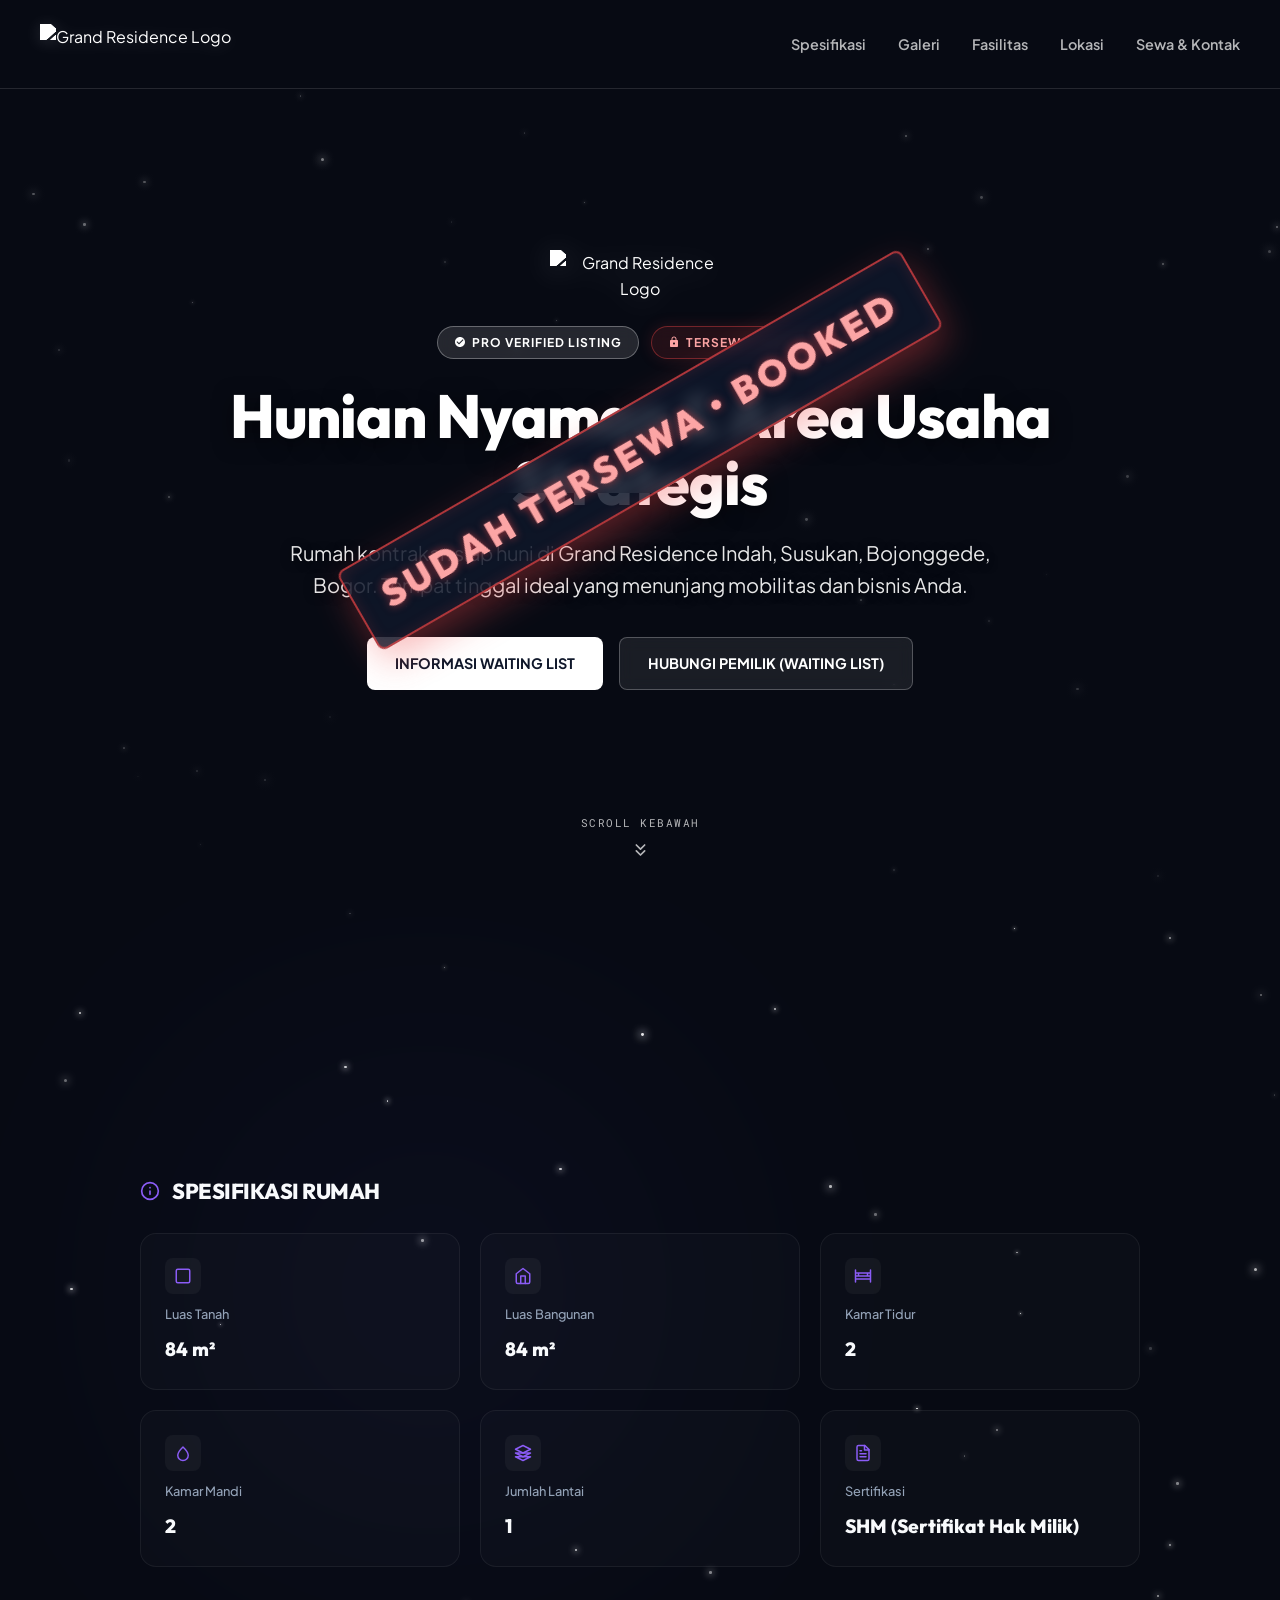
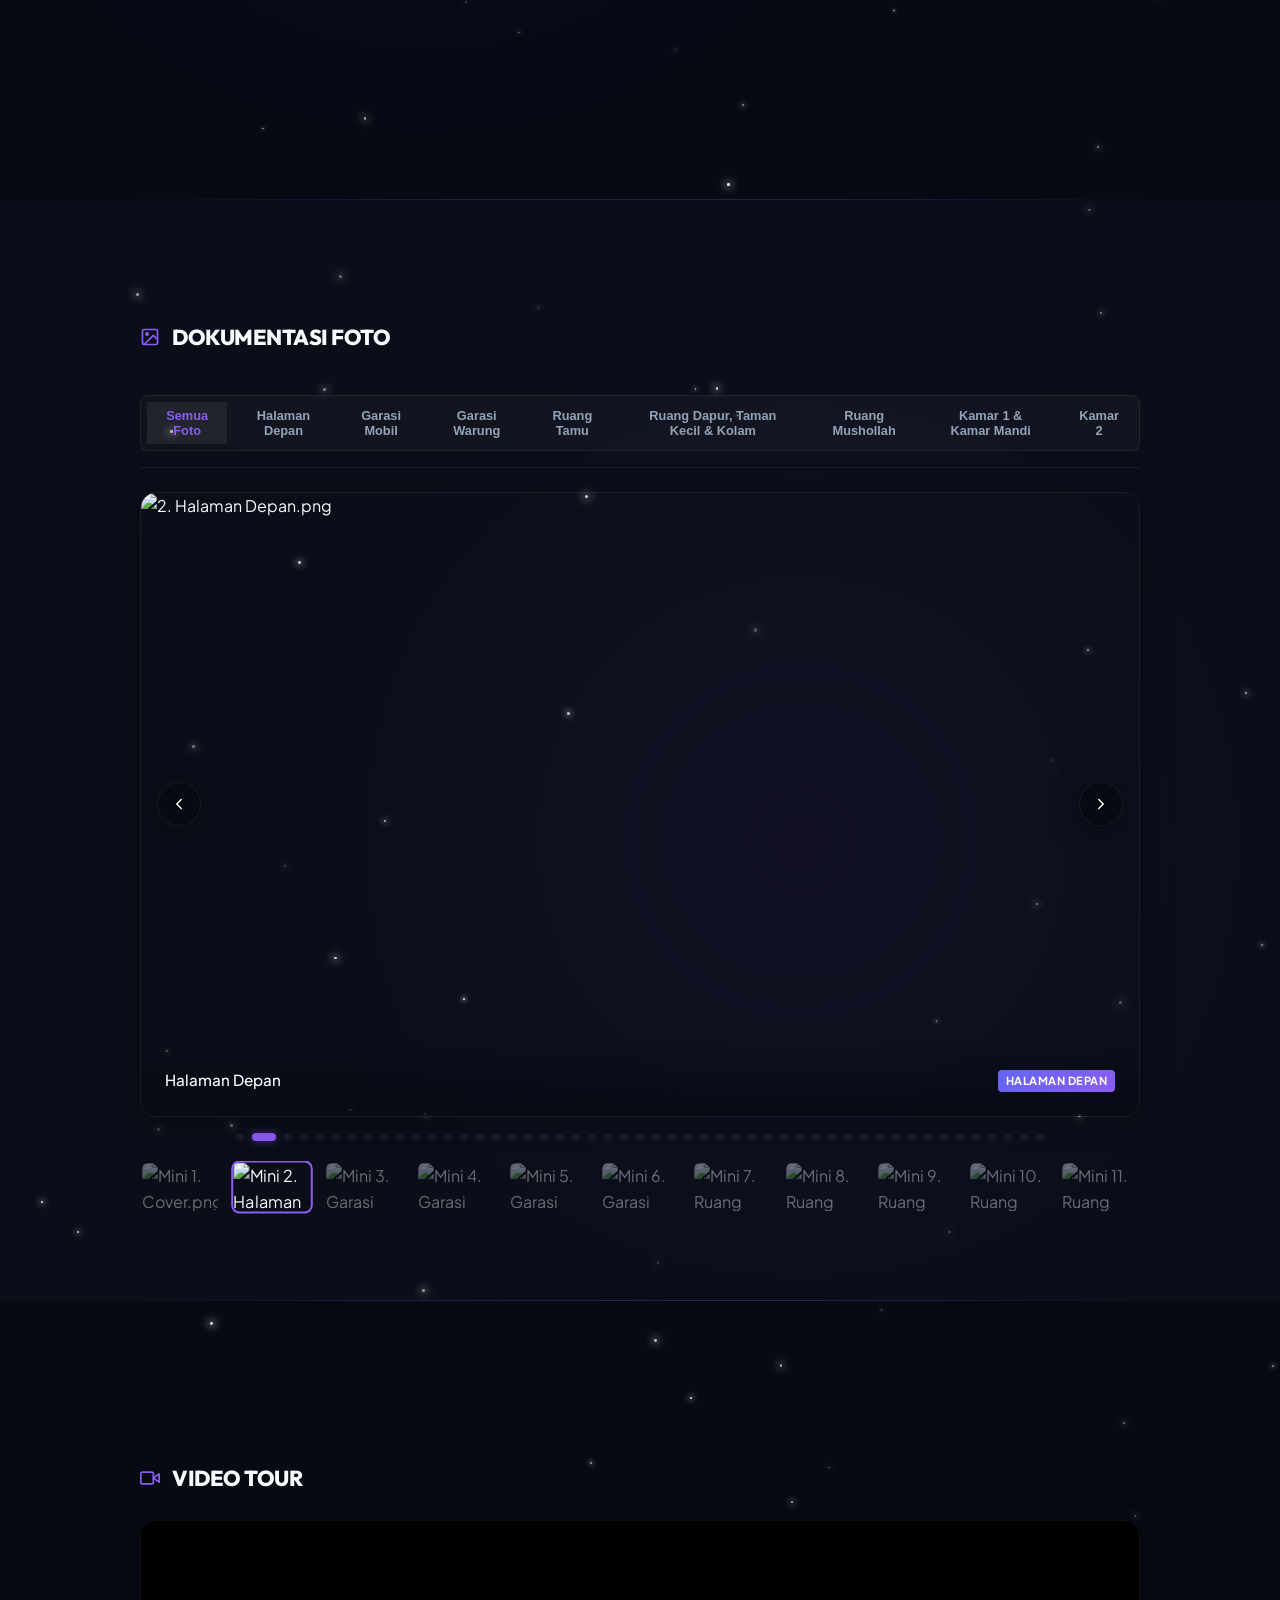
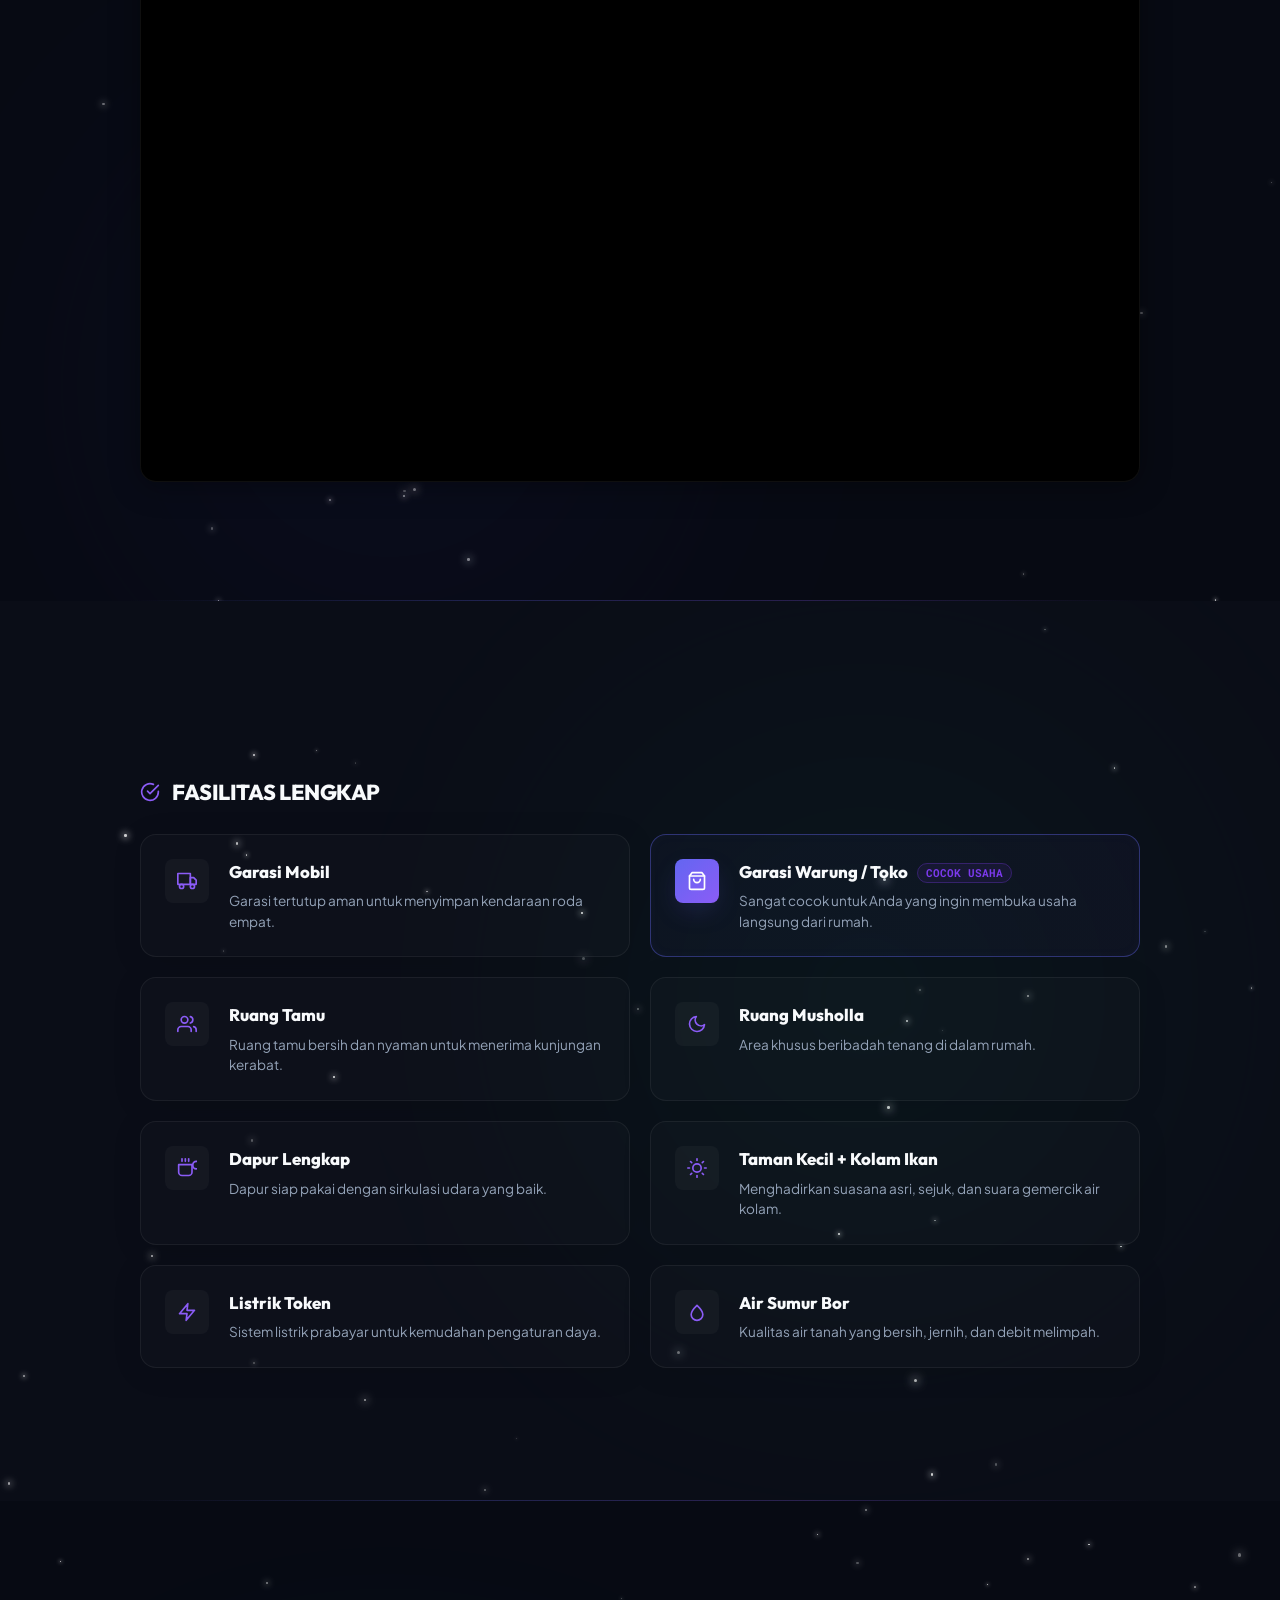
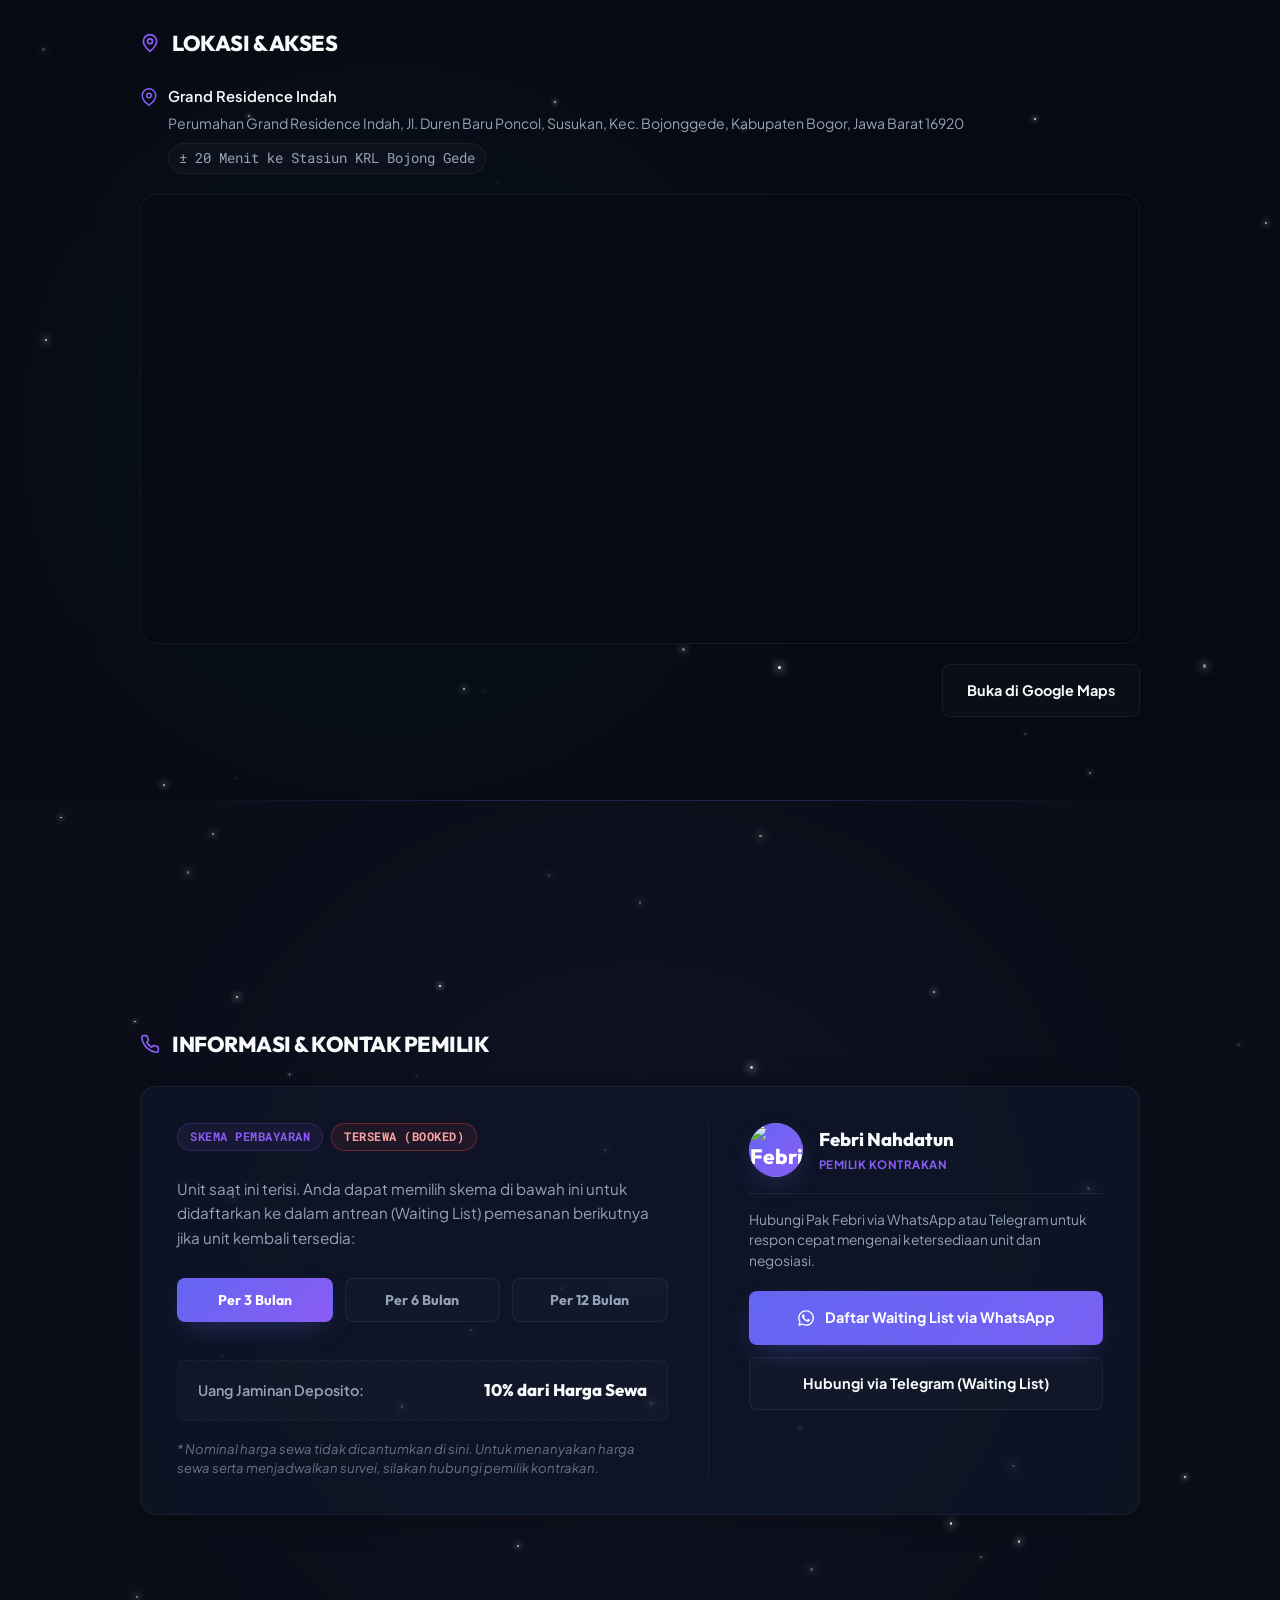
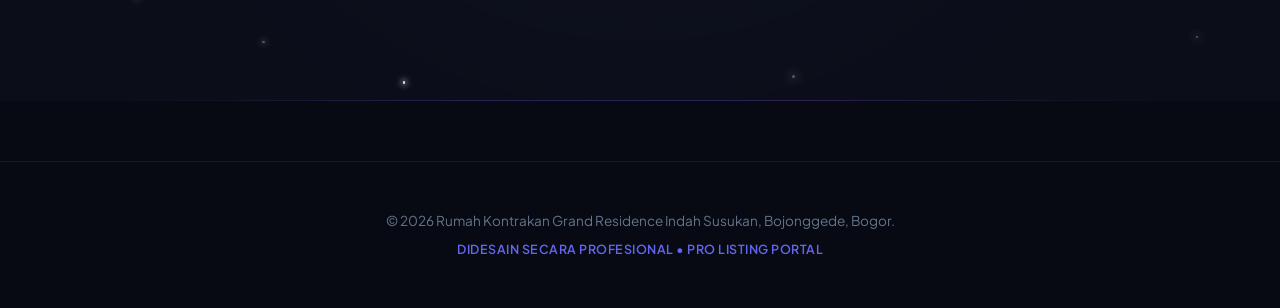
==== commit 39efe1aa: "Add files via upload" ====
--- a/index.html
+++ b/index.html
@@ -23,6 +23,9 @@
 </head>
 <body>
 
+  <!-- Full Screen Fixed Watermark for Booked Status -->
+  <div class="booked-watermark-overlay">SUDAH TERSEWA &bull; BOOKED</div>
+
   <!-- Header Navigation (Starts Transparent overlaying Splash Hero) -->
   <header class="nav-bar nav-transparent" id="header-nav">
     <div class="logo-container">
@@ -59,17 +62,25 @@
       <div class="splash-logo-container">
         <img src="https://drive.google.com/thumbnail?id=1pglPiV6Vykwstv6jw4TOJ02rn4nlQVIo&sz=w300" class="splash-logo" alt="Grand Residence Logo">
       </div>
-      <span class="splash-badge">
-        <svg viewBox="0 0 24 24">
-          <path d="M12 2C6.48 2 2 6.48 2 12s4.48 10 10 10 10-4.48 10-10S17.52 2 12 2zm-2 15l-5-5 1.41-1.41L10 14.17l7.59-7.59L19 8l-9 9z"/>
-        </svg>
-        PRO VERIFIED LISTING
-      </span>
+      <div class="splash-badges-row">
+        <span class="splash-badge">
+          <svg viewBox="0 0 24 24">
+            <path d="M12 2C6.48 2 2 6.48 2 12s4.48 10 10 10 10-4.48 10-10S17.52 2 12 2zm-2 15l-5-5 1.41-1.41L10 14.17l7.59-7.59L19 8l-9 9z"/>
+          </svg>
+          PRO VERIFIED LISTING
+        </span>
+        <span class="splash-badge booked-badge">
+          <svg viewBox="0 0 24 24" fill="currentColor">
+            <path d="M18 8h-1V6c0-2.76-2.24-5-5-5S7 3.24 7 6v2H6c-1.1 0-2 .9-2 2v10c0 1.1.9 2 2 2h12c1.1 0 2-.9 2-2V10c0-1.1-.9-2-2-2zm-6 9c-1.1 0-2-.9-2-2s.9-2 2-2 2 .9 2 2-.9 2-2 2zm3.1-9H8.9V6c0-1.71 1.39-3.1 3.1-3.1 1.71 0 3.1 1.39 3.1 3.1v2z"/>
+          </svg>
+          TERSEWA (BOOKED)
+        </span>
+      </div>
       <h2 class="splash-title">Hunian Nyaman & Area Usaha Strategis</h2>
       <p class="splash-desc">Rumah kontrakan siap huni di Grand Residence Indah, Susukan, Bojonggede, Bogor. Tempat tinggal ideal yang menunjang mobilitas dan bisnis Anda.</p>
       <div class="splash-ctas">
-        <a href="#informasi-sewa" class="splash-btn splash-btn-primary" id="btn-splash-calc">Informasi Sewa</a>
-        <a class="splash-btn splash-btn-secondary wa-contact-btn" id="btn-splash-wa" target="_blank">Hubungi Pemilik</a>
+        <a href="#informasi-sewa" class="splash-btn splash-btn-primary" id="btn-splash-calc">Informasi Waiting List</a>
+        <a class="splash-btn splash-btn-secondary wa-contact-btn" id="btn-splash-wa" target="_blank">Hubungi Pemilik (Waiting List)</a>
       </div>
     </div>
     
@@ -250,9 +261,12 @@
           <div class="contact-card-split">
             <!-- Left Info Panel -->
             <div class="contact-info-block">
-              <span class="info-badge">Skema Pembayaran</span>
+              <div style="display: flex; gap: 8px; flex-wrap: wrap; margin-bottom: 8px;">
+                <span class="info-badge">Skema Pembayaran</span>
+                <span class="info-badge booked-info-badge">Tersewa (Booked)</span>
+              </div>
               <p class="info-text">
-                Rumah kontrakan disewakan dengan sistem pembayaran fleksibel berkala. Silakan pilih skema sewa pilihan Anda di bawah ini:
+                Unit saat ini terisi. Anda dapat memilih skema di bawah ini untuk didaftarkan ke dalam antrean (Waiting List) pemesanan berikutnya jika unit kembali tersedia:
               </p>
               
               <!-- Rent Scheme Selection Tabs -->
@@ -292,10 +306,10 @@
                   <svg viewBox="0 0 448 512" fill="currentColor">
                     <path d="M380.9 97.1C339 55.1 283.2 32 223.9 32c-122.4 0-222 99.6-222 222 0 39.1 10.2 77.3 29.6 111L3 480l117.7-30.9c32.4 17.7 68.9 27 106.1 27h.1c122.3 0 224.1-99.6 224.1-222 0-59.3-25.2-115-67.1-157zm-157 341.6c-33.2 0-65.7-8.9-94-25.7l-6.7-4-69.8 18.3L72 359.2l-4.4-7c-18.5-29.4-28.2-63.3-28.2-98.2 0-101.7 82.8-184.5 184.6-184.5 49.3 0 95.6 19.2 130.4 54.1 34.8 34.9 56.2 81.2 56.1 130.5 0 101.8-84.9 184.6-186.6 184.6zm101.2-138.2c-5.5-2.8-32.8-16.2-37.9-18-5.1-1.9-8.8-2.8-12.5 2.8-3.7 5.6-14.3 18-17.6 21.8-3.2 3.7-6.5 4.2-12 1.4-32.6-16.3-54-29.1-75.5-66-5.7-9.8 5.7-9.1 16.3-30.3 1.8-3.7.9-6.9-.5-9.7-1.4-2.8-12.5-30.1-17.1-41.2-4.5-10.8-9.1-9.3-12.5-9.5-3.2-.2-6.9-.2-10.6-.2-3.7 0-9.7 1.4-14.8 6.9-5.1 5.6-19.4 19-19.4 46.3 0 27.3 19.9 53.7 22.6 57.4 2.8 3.7 39.1 59.7 94.8 83.8 35.2 15.2 49 16.5 66.6 13.9 10.7-1.6 32.8-13.4 37.4-26.4 4.6-13 4.6-24.1 3.2-26.4-1.3-2.5-5-3.9-10.5-6.6z"/>
                   </svg>
-                  Tanya Harga via WhatsApp
+                  Daftar Waiting List via WhatsApp
                 </a>
                 <a class="btn-cta btn-telegram tg-contact-btn" id="btn-tg-unified" target="_blank">
-                  Hubungi via Telegram
+                  Hubungi via Telegram (Waiting List)
                 </a>
               </div>
             </div>
--- a/styles.css
+++ b/styles.css
@@ -1783,3 +1783,84 @@
 .lightbox-slide.active-slide img:hover {
   transform: scale(1.015);
 }
+
+/* ==========================================================================
+   STATUS: TERSEWA / BOOKED OVERLAYS & BADGES
+   ========================================================================== */
+
+/* Premium Diagonal Center Stamp Watermark (High z-index, Glassmorphic overlay) */
+.booked-watermark-overlay {
+  position: fixed;
+  top: 50%;
+  left: 50%;
+  transform: translate(-50%, -50%) rotate(-30deg);
+  font-family: var(--font-title);
+  font-size: clamp(1.3rem, 3.2vw, 2.3rem);
+  font-weight: 850;
+  color: #FCA5A5; /* Vibrant light red text */
+  text-transform: uppercase;
+  letter-spacing: 4px;
+  white-space: nowrap;
+  pointer-events: none; /* Click-through so it never blocks scrolls/clicks */
+  z-index: 9999; /* Display on top of all page layers */
+  user-select: none;
+  -webkit-user-select: none;
+  
+  /* Premium diagonal glassmorphic stamp layout */
+  background: rgba(15, 23, 42, 0.85); /* Dark solid slate backing to pop on any content */
+  backdrop-filter: blur(8px) saturate(180%);
+  -webkit-backdrop-filter: blur(8px) saturate(180%);
+  border: 2px solid rgba(239, 68, 68, 0.7); /* Prominent solid red border */
+  padding: 14px 28px;
+  border-radius: var(--radius-sm);
+  box-shadow: 0 15px 35px rgba(239, 68, 68, 0.35), inset 0 0 15px rgba(239, 68, 68, 0.15);
+  text-shadow: 0 0 8px rgba(239, 68, 68, 0.6);
+  
+  /* Infinite micro-pulse animation to feel alive */
+  animation: watermark-pulse 3s ease-in-out infinite alternate;
+}
+
+@keyframes watermark-pulse {
+  0% {
+    transform: translate(-50%, -50%) rotate(-30deg) scale(0.97);
+    box-shadow: 0 10px 30px rgba(239, 68, 68, 0.25);
+  }
+  100% {
+    transform: translate(-50%, -50%) rotate(-30deg) scale(1.03);
+    box-shadow: 0 15px 45px rgba(239, 68, 68, 0.45);
+  }
+}
+
+/* Splash badge row flex spacing */
+.splash-badges-row {
+  display: flex;
+  justify-content: center;
+  gap: 12px;
+  flex-wrap: wrap;
+  margin-bottom: 24px;
+}
+
+/* Override margin-bottom of badge when inside row */
+.splash-badges-row .splash-badge {
+  margin-bottom: 0;
+}
+
+/* Red glassmorphic Booked badge */
+.booked-badge {
+  background: rgba(239, 68, 68, 0.12);
+  border: 1.5px solid rgba(239, 68, 68, 0.4);
+  color: #FCA5A5;
+  box-shadow: 0 0 15px rgba(239, 68, 68, 0.15);
+}
+
+.booked-badge svg {
+  fill: #FCA5A5 !important;
+}
+
+/* Info badge at the bottom unified card */
+.booked-info-badge {
+  color: #FCA5A5;
+  background: rgba(239, 68, 68, 0.08);
+  border: 1px solid rgba(239, 68, 68, 0.35);
+  box-shadow: 0 0 8px rgba(239, 68, 68, 0.05);
+}
